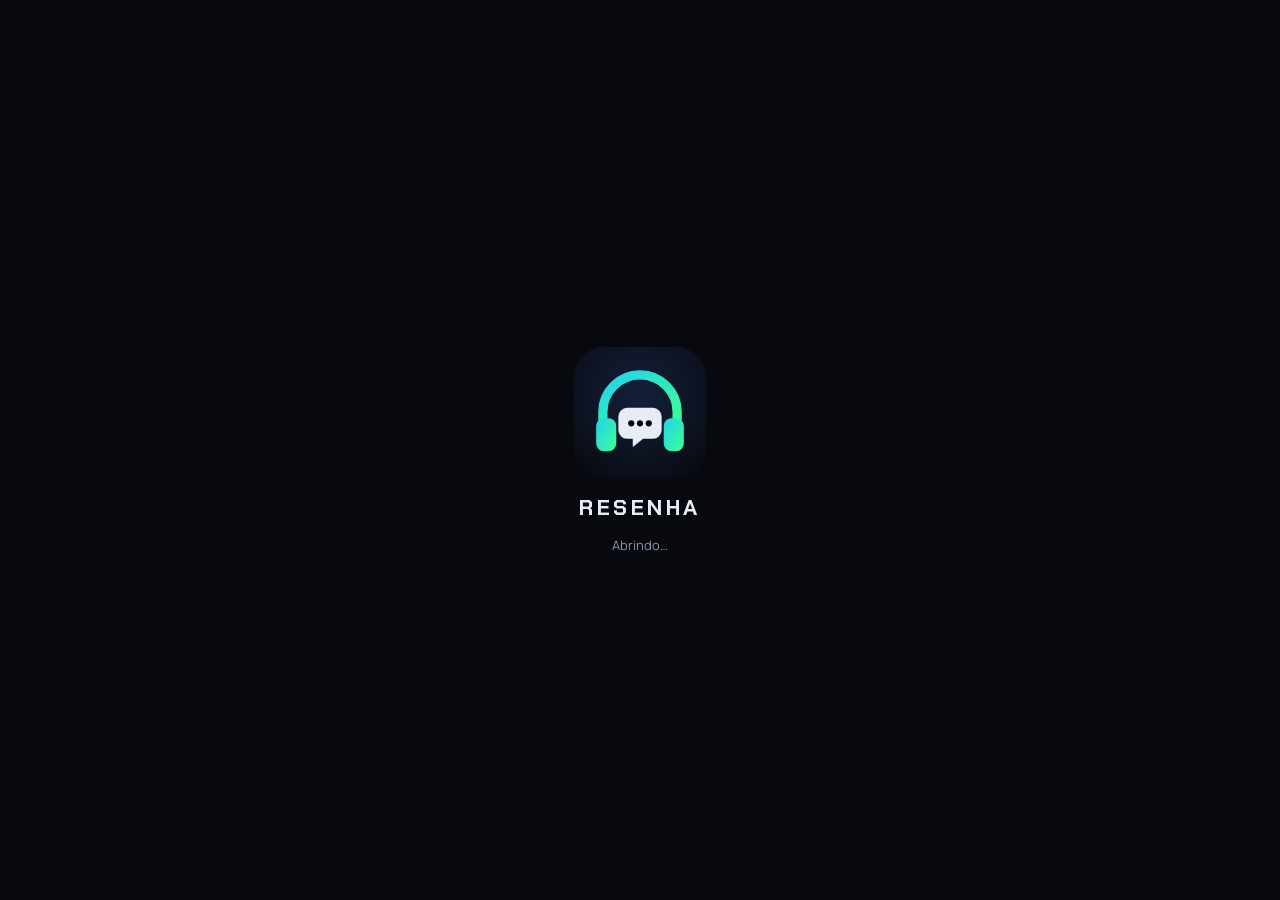
==== index.html @ 9b6ee3c8 "Site do Resenha 2.5.2" ====
<!doctype html>
<html lang="pt-BR">
<head>
<meta charset="utf-8">
<title>Resenha</title>
<link rel="icon" href="icon.png">
<link rel="manifest" href="manifest.webmanifest">
<link rel="apple-touch-icon" href="icones/apple-touch-icon.png">
<meta name="theme-color" content="#07090F">
<meta name="apple-mobile-web-app-title" content="Resenha">
<meta name="apple-mobile-web-app-capable" content="yes">
<meta name="mobile-web-app-capable" content="yes">
<meta name="apple-mobile-web-app-status-bar-style" content="black">
<meta name="viewport" content="width=device-width, initial-scale=1">
<link rel="preconnect" href="https://fonts.googleapis.com">
<link rel="stylesheet" href="https://fonts.googleapis.com/css2?family=Chakra+Petch:wght@500;600;700&family=Manrope:wght@400;500;600;700;800&display=swap">
<link rel="stylesheet" href="styles.css?v=mvvhi62v">
</head>
<body>

<!-- Entrada: login, convite, esqueci a senha e avisos -->
<div id="join" class="join">
  <div class="join-card auth-card">
    <div class="logo big" aria-hidden="true">
      <svg width="60" height="60" viewBox="0 0 512 512" aria-hidden="true"><defs><linearGradient id="lg1" x1="0" y1="0" x2="1" y2="1"><stop offset="0" stop-color="#22D3EE"/><stop offset="1" stop-color="#3DFF8F"/></linearGradient><radialGradient id="lb1" cx="0.5" cy="0.35" r="0.8"><stop offset="0" stop-color="#14203A"/><stop offset="1" stop-color="#07090F"/></radialGradient></defs><rect width="512" height="512" rx="116" fill="url(#lb1)"/><path d="M112 300v-48a144 144 0 0 1 288 0v48" fill="none" stroke="url(#lg1)" stroke-width="40" stroke-linecap="round"/><rect x="86" y="276" width="78" height="128" rx="30" fill="url(#lg1)"/><rect x="348" y="276" width="78" height="128" rx="30" fill="url(#lg1)"/><path d="M206 236h100a34 34 0 0 1 34 34v52a34 34 0 0 1-34 34h-38l-40 32v-32h-22a34 34 0 0 1-34-34v-52a34 34 0 0 1 34-34z" fill="#E8ECF4"/><g fill="#07090F"><circle cx="222" cy="296" r="12"/><circle cx="256" cy="296" r="12"/><circle cx="290" cy="296" r="12"/></g></svg>
    </div>
    <h1>Resenha</h1>

    <section id="v-login" class="auth-view">
      <form id="login-form" class="auth-form">
        <label for="login-usuario" class="field-label">Usuário</label>
        <input id="login-usuario" class="input" maxlength="20" autocomplete="username" autocapitalize="none" spellcheck="false" required>
        <label for="login-senha" class="field-label">Senha</label>
      <div class="pass-wrap">
        <input id="login-senha" class="input" type="password" minlength="8" maxlength="72" autocomplete="current-password" required>
        <button type="button" class="pass-toggle" data-alvo="login-senha" aria-label="Mostrar senha"><svg width="18" height="18" viewBox="0 0 24 24" fill="none" stroke="currentColor" stroke-width="2" stroke-linecap="round" stroke-linejoin="round" aria-hidden="true"><path d="M1 12s4-8 11-8 11 8 11 8-4 8-11 8-11-8-11-8z"/><circle cx="12" cy="12" r="3"/></svg></button>
      </div>
        <div class="row-between wrap">
          <label class="check-row"><input type="checkbox" id="login-manter" checked> Manter conectado</label>
          <button id="login-esqueci" type="button" class="link-btn">Esqueci minha senha</button>
        </div>
        <button id="login-btn" class="btn primary wide" type="submit">Entrar</button>
        <p id="login-erro" class="error" role="alert"></p>
      </form>
      <p class="auth-note">Ainda não tem conta? O Resenha é só para convidados.<br>Peça um convite a quem te chamou.</p>
    </section>

    <section id="v-convite" class="auth-view" hidden>
      <span id="cv-passo" class="tag-pill">Passo 1 de 3</span>
      <h2 id="cv-titulo" class="auth-title">Você foi convidado!</h2>
      <p id="cv-desc" class="muted"></p>
      <form id="cv-dados" class="auth-form">
        <label for="cv-email" class="field-label">E-mail</label>
        <input id="cv-email" class="input" type="email" maxlength="120" autocomplete="email" required>
        <span class="muted small">Para confirmar a conta e recuperar a senha.</span>
        <label for="cv-usuario" class="field-label">Usuário</label>
        <input id="cv-usuario" class="input" maxlength="20" autocomplete="username" autocapitalize="none" spellcheck="false" required>
        <span class="muted small">De 3 a 20 letras minúsculas, números, ponto ou _. É o nome que aparece para todos.</span>
        <button class="btn primary wide" type="submit">Continuar</button>
      </form>
      <form id="cv-codigo" class="auth-form" hidden>
        <label for="cv-token" class="field-label">Código do e-mail</label>
        <input id="cv-token" class="input code-input" inputmode="numeric" autocomplete="one-time-code" maxlength="10" required>
        <span class="muted small">Não chegou? Olhe o spam. O código vale por 1 hora.</span>
        <div class="row-between wrap">
          <button id="cv-reenviar" type="button" class="link-btn">Reenviar código</button>
          <button id="cv-corrigir" type="button" class="link-btn">Corrigir e-mail</button>
        </div>
        <button class="btn primary wide" type="submit">Confirmar</button>
      </form>
      <form id="cv-senha" class="auth-form" hidden>
        <label for="cv-senha1" class="field-label">Senha</label>
      <div class="pass-wrap">
        <input id="cv-senha1" class="input" type="password" minlength="8" maxlength="72" autocomplete="new-password" required>
        <button type="button" class="pass-toggle" data-alvo="cv-senha1" aria-label="Mostrar senha"><svg width="18" height="18" viewBox="0 0 24 24" fill="none" stroke="currentColor" stroke-width="2" stroke-linecap="round" stroke-linejoin="round" aria-hidden="true"><path d="M1 12s4-8 11-8 11 8 11 8-4 8-11 8-11-8-11-8z"/><circle cx="12" cy="12" r="3"/></svg></button>
      </div>
        <label for="cv-senha2" class="field-label">Repetir senha</label>
      <div class="pass-wrap">
        <input id="cv-senha2" class="input" type="password" minlength="8" maxlength="72" autocomplete="new-password" required>
        <button type="button" class="pass-toggle" data-alvo="cv-senha2" aria-label="Mostrar senha"><svg width="18" height="18" viewBox="0 0 24 24" fill="none" stroke="currentColor" stroke-width="2" stroke-linecap="round" stroke-linejoin="round" aria-hidden="true"><path d="M1 12s4-8 11-8 11 8 11 8-4 8-11 8-11-8-11-8z"/><circle cx="12" cy="12" r="3"/></svg></button>
      </div>
        <span class="muted small">Mínimo de 8 caracteres.</span>
        <button class="btn primary wide" type="submit">Criar conta e entrar</button>
      </form>
      <p id="cv-erro" class="error" role="alert"></p>
      <p id="cv-nota" class="auth-note"></p>
      <div id="cv-web" class="auth-web web-only">
        <button id="cv-abrir-app" type="button" class="btn wide">Já tenho o app no PC: abrir no app</button>
        <a href="https://github.com/Alisonfrl/resenha-versoes/releases/latest" target="_blank" rel="noopener" class="link-btn">Baixar o app para Windows</a>
      </div>
    </section>

    <section id="v-esqueci" class="auth-view" hidden>
      <h2 class="auth-title">Esqueci minha senha</h2>
      <form id="esq-usuario-form" class="auth-form">
        <p class="muted">Vamos mandar um código para o e-mail da sua conta.</p>
        <label for="esq-usuario" class="field-label">Usuário</label>
        <input id="esq-usuario" class="input" maxlength="20" autocomplete="username" autocapitalize="none" spellcheck="false" required>
        <button class="btn primary wide" type="submit">Enviar código</button>
      </form>
      <form id="esq-codigo-form" class="auth-form" hidden>
        <p class="muted">Se o usuário existir, o código chegou no e-mail da conta. Olhe o spam também.</p>
        <label for="esq-codigo" class="field-label">Código do e-mail</label>
        <input id="esq-codigo" class="input code-input" inputmode="numeric" autocomplete="one-time-code" maxlength="10" required>
        <label for="esq-senha1" class="field-label">Senha nova</label>
      <div class="pass-wrap">
        <input id="esq-senha1" class="input" type="password" minlength="8" maxlength="72" autocomplete="new-password" required>
        <button type="button" class="pass-toggle" data-alvo="esq-senha1" aria-label="Mostrar senha"><svg width="18" height="18" viewBox="0 0 24 24" fill="none" stroke="currentColor" stroke-width="2" stroke-linecap="round" stroke-linejoin="round" aria-hidden="true"><path d="M1 12s4-8 11-8 11 8 11 8-4 8-11 8-11-8-11-8z"/><circle cx="12" cy="12" r="3"/></svg></button>
      </div>
        <label for="esq-senha2" class="field-label">Repetir senha nova</label>
      <div class="pass-wrap">
        <input id="esq-senha2" class="input" type="password" minlength="8" maxlength="72" autocomplete="new-password" required>
        <button type="button" class="pass-toggle" data-alvo="esq-senha2" aria-label="Mostrar senha"><svg width="18" height="18" viewBox="0 0 24 24" fill="none" stroke="currentColor" stroke-width="2" stroke-linecap="round" stroke-linejoin="round" aria-hidden="true"><path d="M1 12s4-8 11-8 11 8 11 8-4 8-11 8-11-8-11-8z"/><circle cx="12" cy="12" r="3"/></svg></button>
      </div>
        <button class="btn primary wide" type="submit">Trocar senha e entrar</button>
      </form>
      <p id="esq-erro" class="error" role="alert"></p>
      <button id="esq-voltar" type="button" class="link-btn">Voltar para o login</button>
    </section>

    <section id="v-reset" class="auth-view" hidden>
      <h2 class="auth-title">Criar senha nova</h2>
      <p class="muted">Um admin gerou este link para você trocar a senha.</p>
      <form id="reset-form" class="auth-form">
        <label for="reset-senha1" class="field-label">Senha nova</label>
      <div class="pass-wrap">
        <input id="reset-senha1" class="input" type="password" minlength="8" maxlength="72" autocomplete="new-password" required>
        <button type="button" class="pass-toggle" data-alvo="reset-senha1" aria-label="Mostrar senha"><svg width="18" height="18" viewBox="0 0 24 24" fill="none" stroke="currentColor" stroke-width="2" stroke-linecap="round" stroke-linejoin="round" aria-hidden="true"><path d="M1 12s4-8 11-8 11 8 11 8-4 8-11 8-11-8-11-8z"/><circle cx="12" cy="12" r="3"/></svg></button>
      </div>
        <label for="reset-senha2" class="field-label">Repetir senha nova</label>
      <div class="pass-wrap">
        <input id="reset-senha2" class="input" type="password" minlength="8" maxlength="72" autocomplete="new-password" required>
        <button type="button" class="pass-toggle" data-alvo="reset-senha2" aria-label="Mostrar senha"><svg width="18" height="18" viewBox="0 0 24 24" fill="none" stroke="currentColor" stroke-width="2" stroke-linecap="round" stroke-linejoin="round" aria-hidden="true"><path d="M1 12s4-8 11-8 11 8 11 8-4 8-11 8-11-8-11-8z"/><circle cx="12" cy="12" r="3"/></svg></button>
      </div>
        <button class="btn primary wide" type="submit">Salvar e entrar</button>
      </form>
      <p id="reset-erro" class="error" role="alert"></p>
    </section>

    <section id="v-aviso" class="auth-view aviso-view" hidden>
      <span id="aviso-icone" class="aviso-icone" aria-hidden="true"></span>
      <h2 id="aviso-titulo" class="auth-title"></h2>
      <p id="aviso-texto" class="muted"></p>
      <button id="aviso-btn" type="button" class="btn primary wide">Entrar</button>
    </section>
  </div>
</div>

<!-- Atualização pronta (programa do Windows) -->
<div id="abertura" class="abertura" role="status" aria-live="polite" hidden>
  <div class="abertura-card">
    <svg class="ab-logo" width="132" height="132" viewBox="0 0 512 512" aria-hidden="true">
      <defs><linearGradient id="ab-g" x1="0" y1="0" x2="1" y2="1"><stop offset="0" stop-color="#22D3EE"/><stop offset="1" stop-color="#3DFF8F"/></linearGradient><radialGradient id="ab-bg" cx="0.5" cy="0.35" r="0.8"><stop offset="0" stop-color="#14203A"/><stop offset="1" stop-color="#07090F"/></radialGradient></defs>
      <rect class="ab-fundo" width="512" height="512" rx="116" fill="url(#ab-bg)"/>
      <path class="ab-arco" pathLength="1" d="M112 300v-48a144 144 0 0 1 288 0v48" fill="none" stroke="url(#ab-g)" stroke-width="36" stroke-linecap="round"/>
      <rect class="ab-concha ab-esq" x="86" y="276" width="78" height="128" rx="30" fill="url(#ab-g)"/>
      <rect class="ab-concha ab-dir" x="348" y="276" width="78" height="128" rx="30" fill="url(#ab-g)"/>
      <g class="ab-balao"><path d="M206 236h100a34 34 0 0 1 34 34v52a34 34 0 0 1-34 34h-38l-40 32v-32h-22a34 34 0 0 1-34-34v-52a34 34 0 0 1 34-34z" fill="#E8ECF4"/>
      <circle class="ab-ponto" cx="222" cy="296" r="12" fill="#07090F"/><circle class="ab-ponto" cx="256" cy="296" r="12" fill="#07090F"/><circle class="ab-ponto" cx="290" cy="296" r="12" fill="#07090F"/></g>
    </svg>
    <strong class="ab-nome">Resenha</strong>
    <span id="abertura-texto" class="muted small ab-texto">Procurando atualização…</span>
  </div>
</div>
<div id="update-bar" class="update-bar" role="status" hidden>
  <span>Nova versão do Resenha <strong id="update-version"></strong> pronta.</span>
  <button id="update-now" class="btn small-btn primary" type="button">Reiniciar agora</button>
  <button id="update-later" class="link-btn" type="button">Depois</button>
</div>

<!-- Saguão: a "casa" do Resenha (quem está online, call do grupo, chat geral e privado) -->
<div id="lobby" class="saguao" hidden>
  <aside class="sg-lista" id="sg-lista">
    <div class="sg-marca"><svg width="32" height="32" viewBox="0 0 512 512" aria-hidden="true"><defs><linearGradient id="lg2" x1="0" y1="0" x2="1" y2="1"><stop offset="0" stop-color="#22D3EE"/><stop offset="1" stop-color="#3DFF8F"/></linearGradient><radialGradient id="lb2" cx="0.5" cy="0.35" r="0.8"><stop offset="0" stop-color="#14203A"/><stop offset="1" stop-color="#07090F"/></radialGradient></defs><rect width="512" height="512" rx="116" fill="url(#lb2)"/><path d="M112 300v-48a144 144 0 0 1 288 0v48" fill="none" stroke="url(#lg2)" stroke-width="40" stroke-linecap="round"/><rect x="86" y="276" width="78" height="128" rx="30" fill="url(#lg2)"/><rect x="348" y="276" width="78" height="128" rx="30" fill="url(#lg2)"/><path d="M206 236h100a34 34 0 0 1 34 34v52a34 34 0 0 1-34 34h-38l-40 32v-32h-22a34 34 0 0 1-34-34v-52a34 34 0 0 1 34-34z" fill="#E8ECF4"/><g fill="#07090F"><circle cx="222" cy="296" r="12"/><circle cx="256" cy="296" r="12"/><circle cx="290" cy="296" r="12"/></g></svg><b>Resenha</b><button id="sg-recolher" class="icon-btn sg-recolher" type="button" title="Recolher a barra" aria-label="Recolher a barra do grupo"><svg width="18" height="18" viewBox="0 0 24 24" fill="none" stroke="currentColor" stroke-width="2.2" stroke-linecap="round" stroke-linejoin="round" aria-hidden="true"><path d="M15 18l-6-6 6-6"/><path d="M4 4v16"/></svg></button></div>
    <section id="sg-call" class="sg-call" aria-label="Call do grupo">
      <div class="sg-call-topo"><span id="sg-call-titulo">Call do grupo</span><span id="sg-call-desde" class="muted small"></span></div>
      <div id="sg-call-av" class="sg-call-av"></div>
      <button id="lobby-join" class="btn sg-entrar" type="button">Entrar na call</button>
    </section>
    <div class="sg-estado"><span id="lobby-state" class="muted small" role="status"></span><button id="lobby-refresh" class="link-btn" hidden>Tentar de novo</button>
      <button id="sg-convidar" class="sg-convidar" type="button" hidden title="Gerar um convite para um amigo entrar no grupo"><svg width="16" height="16" viewBox="0 0 24 24" fill="none" stroke="currentColor" stroke-width="2.2" stroke-linecap="round" stroke-linejoin="round" aria-hidden="true"><path d="M16 21v-2a4 4 0 0 0-4-4H6a4 4 0 0 0-4 4v2"/><circle cx="9" cy="7" r="4"/><path d="M19 8v6M22 11h-6"/></svg>Convidar</button></div>
    <div class="sg-pessoas" id="sg-pessoas">
      <div class="sg-sec">Online — <span id="sg-n-on">0</span></div>
      <div id="sg-online" class="sg-grupo"></div>
      <div class="sg-sec">Offline — <span id="sg-n-off">0</span></div>
      <div id="sg-offline" class="sg-grupo"></div>
    </div>
    <div class="sg-eu">
      <button id="sg-eu-btn" class="sg-eu-btn" type="button" aria-haspopup="menu" aria-label="Seu status">
        <span id="sg-eu-av" class="msg-avatar sg-av"></span>
        <span class="sg-who"><strong id="lobby-name"></strong><span id="sg-eu-status" class="small"></span></span>
      </button>
      <span class="sg-icones">
        <button id="lobby-membros" class="icon-btn" type="button" aria-label="Membros" title="Membros" hidden>
          <svg width="18" height="18" viewBox="0 0 24 24" fill="none" stroke="currentColor" stroke-width="2" stroke-linecap="round" stroke-linejoin="round" aria-hidden="true"><path d="M17 21v-2a4 4 0 0 0-4-4H5a4 4 0 0 0-4 4v2"/><circle cx="9" cy="7" r="4"/><path d="M23 21v-2a4 4 0 0 0-3-3.87M16 3.13a4 4 0 0 1 0 7.75"/></svg>
        </button>
        <button id="lobby-conta" class="icon-btn" type="button" aria-label="Minha conta" title="Minha conta">
          <svg width="18" height="18" viewBox="0 0 24 24" fill="none" stroke="currentColor" stroke-width="2" stroke-linecap="round" stroke-linejoin="round" aria-hidden="true"><circle cx="12" cy="8" r="4"/><path d="M4 21a8 8 0 0 1 16 0"/></svg>
        </button>
        <button id="sg-config" class="icon-btn" type="button" aria-label="Configurações" title="Configurações">
          <svg width="18" height="18" viewBox="0 0 24 24" fill="none" stroke="currentColor" stroke-width="2" stroke-linecap="round" stroke-linejoin="round" aria-hidden="true"><circle cx="12" cy="12" r="3"/><path d="M19.4 15a1.65 1.65 0 0 0 .33 1.82l.06.06a2 2 0 1 1-2.83 2.83l-.06-.06a1.65 1.65 0 0 0-1.82-.33 1.65 1.65 0 0 0-1 1.51V21a2 2 0 1 1-4 0v-.09A1.65 1.65 0 0 0 9 19.4a1.65 1.65 0 0 0-1.82.33l-.06.06a2 2 0 1 1-2.83-2.83l.06-.06A1.65 1.65 0 0 0 4.68 15a1.65 1.65 0 0 0-1.51-1H3a2 2 0 1 1 0-4h.09A1.65 1.65 0 0 0 4.6 9a1.65 1.65 0 0 0-.33-1.82l-.06-.06a2 2 0 1 1 2.83-2.83l.06.06A1.65 1.65 0 0 0 9 4.68a1.65 1.65 0 0 0 1-1.51V3a2 2 0 1 1 4 0v.09a1.65 1.65 0 0 0 1 1.51 1.65 1.65 0 0 0 1.82-.33l.06-.06a2 2 0 1 1 2.83 2.83l-.06.06A1.65 1.65 0 0 0 19.4 9a1.65 1.65 0 0 0 1.51 1H21a2 2 0 1 1 0 4h-.09a1.65 1.65 0 0 0-1.51 1z"/></svg>
        </button>
        <button id="sg-sair" class="icon-btn sg-sair" type="button" aria-label="Sair da conta" title="Sair da conta">
          <svg width="18" height="18" viewBox="0 0 24 24" fill="none" stroke="currentColor" stroke-width="2" stroke-linecap="round" stroke-linejoin="round" aria-hidden="true"><path d="M9 21H5a2 2 0 0 1-2-2V5a2 2 0 0 1 2-2h4"/><path d="M16 17l5-5-5-5"/><path d="M21 12H9"/></svg>
        </button>
      </span>
    </div>
  </aside>
  <main id="sg-centro" class="sg-centro" aria-label="Chat"></main>
  <aside id="sg-perfil" class="sg-perfil" aria-label="Perfil"></aside>
  <nav class="sg-abas" aria-label="Seções do saguão">
    <button id="sg-aba-grupo" class="tab active" type="button">Grupo</button>
    <button id="sg-aba-chat" class="tab" type="button">Chat <span id="sg-chat-dot" class="unread-dot" hidden></span></button>
  </nav>
</div>

<!-- Menu de status (saguão e call) -->
<div id="status-menu" class="status-menu" role="menu" hidden>
  <button type="button" class="st-op" data-p="disponivel" role="menuitemradio"><i class="st-bola disponivel"></i><span><strong>Disponível</strong></span></button>
  <button type="button" class="st-op" data-p="ausente" role="menuitemradio"><i class="st-bola ausente"></i><span><strong>Ausente</strong><small>Fica sozinho depois de 15 min parado</small></span></button>
  <button type="button" class="st-op" data-p="np" role="menuitemradio"><i class="st-bola np"></i><span><strong>Não perturbe</strong><small>Sem sons nem avisos</small></span></button>
  <div class="st-sep"></div>
  <label for="st-frase" class="st-label">Frase de status</label>
  <input id="st-frase" class="input" maxlength="60" placeholder="Ex.: Volto às 20h" autocomplete="off">
  <label class="toggle-row st-jogo desktop-only"><span>Mostrar o jogo que estou jogando</span><input type="checkbox" id="st-mostrar-jogo"></label>
  <div class="st-sep st-sair-sep"></div>
  <button type="button" id="st-sair" class="st-op st-sair" role="menuitem"><svg width="16" height="16" viewBox="0 0 24 24" fill="none" stroke="currentColor" stroke-width="2" stroke-linecap="round" stroke-linejoin="round" aria-hidden="true"><path d="M9 21H5a2 2 0 0 1-2-2V5a2 2 0 0 1 2-2h4"/><path d="M16 17l5-5-5-5"/><path d="M21 12H9"/></svg><span><strong>Sair da conta</strong></span></button>
</div>

<!-- Sala -->
<div id="app" class="app" hidden>
  <header class="topbar">
    <button id="sg-expandir" class="icon-btn sg-expandir" type="button" title="Mostrar a barra do grupo" aria-label="Mostrar a barra do grupo"><svg width="18" height="18" viewBox="0 0 24 24" fill="none" stroke="currentColor" stroke-width="2.2" stroke-linecap="round" stroke-linejoin="round" aria-hidden="true"><path d="M9 18l6-6-6-6"/><path d="M20 4v16"/></svg></button>
    <div class="brand">
      <div class="logo" aria-hidden="true">
        <svg width="40" height="40" viewBox="0 0 512 512" aria-hidden="true"><defs><linearGradient id="lg3" x1="0" y1="0" x2="1" y2="1"><stop offset="0" stop-color="#22D3EE"/><stop offset="1" stop-color="#3DFF8F"/></linearGradient><radialGradient id="lb3" cx="0.5" cy="0.35" r="0.8"><stop offset="0" stop-color="#14203A"/><stop offset="1" stop-color="#07090F"/></radialGradient></defs><rect width="512" height="512" rx="116" fill="url(#lb3)"/><path d="M112 300v-48a144 144 0 0 1 288 0v48" fill="none" stroke="url(#lg3)" stroke-width="40" stroke-linecap="round"/><rect x="86" y="276" width="78" height="128" rx="30" fill="url(#lg3)"/><rect x="348" y="276" width="78" height="128" rx="30" fill="url(#lg3)"/><path d="M206 236h100a34 34 0 0 1 34 34v52a34 34 0 0 1-34 34h-38l-40 32v-32h-22a34 34 0 0 1-34-34v-52a34 34 0 0 1 34-34z" fill="#E8ECF4"/><g fill="#07090F"><circle cx="222" cy="296" r="12"/><circle cx="256" cy="296" r="12"/><circle cx="290" cy="296" r="12"/></g></svg>
      </div>
      <div class="brand-text">
        <span class="brand-name">Resenha</span>
        <span class="muted small">Sala dos amigos</span>
      </div>
    </div>
    <div class="top-right">
      <span id="private-bar" class="pill private-pill" hidden>Call privada <strong id="private-with"></strong></span>
      <button id="status-btn" class="pill neutral status-btn" type="button" aria-haspopup="menu" aria-label="Seu status"><i id="status-btn-bola" class="st-bola disponivel"></i><span id="status-btn-txt">Disponível</span></button>
      <span class="pill neutral" title="Tempo de resposta da conexão"><span id="ping-dot" class="dot gray"></span><span id="ping">Ping —</span></span>
      <span id="watchers" class="pill neutral" hidden></span>
      <span class="pill"><span class="dot"></span><span id="count">1 na call</span></span>
      <button id="usage-btn" class="icon-btn" aria-label="Consumo do mês">
        <svg width="20" height="20" viewBox="0 0 24 24" fill="none" stroke="currentColor" stroke-width="2" stroke-linecap="round" stroke-linejoin="round" aria-hidden="true"><path d="M3 3v18h18"/><path d="M7 15v3M12 10v8M17 6v12"/></svg>
      </button>
      <button id="conta-btn" class="icon-btn" aria-label="Minha conta">
        <svg width="20" height="20" viewBox="0 0 24 24" fill="none" stroke="currentColor" stroke-width="2" stroke-linecap="round" stroke-linejoin="round" aria-hidden="true"><circle cx="12" cy="8" r="4"/><path d="M4 21a8 8 0 0 1 16 0"/></svg>
      </button>
      <button id="settings-btn" class="icon-btn" aria-label="Configurações">
        <svg width="20" height="20" viewBox="0 0 24 24" fill="none" stroke="currentColor" stroke-width="2" stroke-linecap="round" stroke-linejoin="round" aria-hidden="true"><circle cx="12" cy="12" r="3"/><path d="M19.4 15a1.65 1.65 0 0 0 .33 1.82l.06.06a2 2 0 1 1-2.83 2.83l-.06-.06a1.65 1.65 0 0 0-1.82-.33 1.65 1.65 0 0 0-1 1.51V21a2 2 0 1 1-4 0v-.09A1.65 1.65 0 0 0 9 19.4a1.65 1.65 0 0 0-1.82.33l-.06.06a2 2 0 1 1-2.83-2.83l.06-.06A1.65 1.65 0 0 0 4.68 15a1.65 1.65 0 0 0-1.51-1H3a2 2 0 1 1 0-4h.09A1.65 1.65 0 0 0 4.6 9a1.65 1.65 0 0 0-.33-1.82l-.06-.06a2 2 0 1 1 2.83-2.83l.06.06A1.65 1.65 0 0 0 9 4.68a1.65 1.65 0 0 0 1-1.51V3a2 2 0 1 1 4 0v.09a1.65 1.65 0 0 0 1 1.51 1.65 1.65 0 0 0 1.82-.33l.06-.06a2 2 0 1 1 2.83 2.83l-.06.06A1.65 1.65 0 0 0 19.4 9a1.65 1.65 0 0 0 1.51 1H21a2 2 0 1 1 0 4h-.09a1.65 1.65 0 0 0-1.51 1z"/></svg>
      </button>
    </div>
  </header>

  <main class="main">
    <section class="stage" aria-label="Chamada">
      <div id="share" class="shares" hidden></div>
      <div id="tiles" class="tiles"></div>
    </section>

    <aside id="chat-panel" class="chat" aria-label="Canal de texto">
      <div class="chat-head">
        <div id="chat-tabs" class="chat-tabs" role="tablist" aria-label="Conversas">
          <button id="tab-geral" class="chat-tab active" type="button" role="tab" aria-selected="true"><svg width="18" height="18" viewBox="0 0 24 24" fill="none" stroke="#5B6B80" stroke-width="2" stroke-linecap="round" stroke-linejoin="round" aria-hidden="true"><path d="M4 9h16M4 15h16M10 3L8 21M16 3l-2 18"/></svg><span>geral</span></button>
        </div>
      </div>
      <div id="messages" class="messages" aria-live="polite"></div>
      <form id="chat-form" class="chat-form">
        <label for="chat-image" class="attach-btn" title="Enviar foto ou arquivo (até 10 MB)" aria-label="Enviar foto ou arquivo">
          <svg width="20" height="20" viewBox="0 0 24 24" fill="none" stroke="currentColor" stroke-width="2" stroke-linecap="round" stroke-linejoin="round" aria-hidden="true"><rect x="3" y="3" width="18" height="18" rx="2"/><circle cx="8.5" cy="8.5" r="1.5"/><path d="M21 15l-5-5L5 21"/></svg>
        </label>
        <input id="chat-image" type="file" multiple class="sr">
        <label for="chat-input" class="sr">Mensagem</label>
        <input id="chat-input" class="input" placeholder="Mensagem em #geral" title="Dica: @nome avisa a pessoa, @todos avisa todo mundo. Ctrl+V cola um print" maxlength="1000" autocomplete="off">
        <button class="send-btn" type="submit" aria-label="Enviar">
          <svg width="18" height="18" viewBox="0 0 24 24" fill="none" stroke="#fff" stroke-width="2" stroke-linecap="round" stroke-linejoin="round" aria-hidden="true"><path d="M22 2L11 13M22 2l-7 20-4-9-9-4z"/></svg>
        </button>
      </form>
    </aside>
  </main>

  <nav class="mobile-tabs" aria-label="Seções">
    <button id="tab-call" class="tab active" type="button">Call</button>
    <button id="tab-chat" class="tab" type="button">Chat <span id="chat-dot" class="unread-dot" hidden></span></button>
  </nav>
  <footer class="controls">
    <div class="control-bar">
      <button id="mic-btn" class="ctrl on" aria-pressed="true" title="Ligar ou desligar o microfone">
        <svg width="20" height="20" viewBox="0 0 24 24" fill="none" stroke="currentColor" stroke-width="2" stroke-linecap="round" stroke-linejoin="round" aria-hidden="true"><path d="M12 1a3 3 0 0 0-3 3v8a3 3 0 0 0 6 0V4a3 3 0 0 0-3-3z"/><path d="M19 10v2a7 7 0 0 1-14 0v-2M12 19v4"/></svg>
        <span>Microfone</span>
      </button>
      <button id="deaf-btn" class="ctrl" aria-pressed="false" aria-label="Ensurdecer (não ouvir ninguém)" title="Ensurdecer: para de ouvir a call e desliga seu microfone">
        <svg width="20" height="20" viewBox="0 0 24 24" fill="none" stroke="currentColor" stroke-width="2" stroke-linecap="round" stroke-linejoin="round" aria-hidden="true"><path d="M3 18v-6a9 9 0 0 1 18 0v6"/><path d="M21 19a2 2 0 0 1-2 2h-1v-6h3zM3 19a2 2 0 0 0 2 2h1v-6H3z"/></svg>
        <span>Áudio</span>
      </button>
      <span class="divider" aria-hidden="true"></span>
      <button id="cam-btn" class="ctrl" aria-pressed="false" title="Ligar ou desligar a câmera">
        <svg width="20" height="20" viewBox="0 0 24 24" fill="none" stroke="currentColor" stroke-width="2" stroke-linecap="round" stroke-linejoin="round" aria-hidden="true"><path d="M23 7l-7 5 7 5V7z"/><rect x="1" y="5" width="15" height="14" rx="2"/></svg>
        <span>Câmera</span>
      </button>
      <button id="flip-btn" class="ctrl" aria-label="Trocar câmera (frontal / traseira)" hidden>
        <svg width="20" height="20" viewBox="0 0 24 24" fill="none" stroke="currentColor" stroke-width="2" stroke-linecap="round" stroke-linejoin="round" aria-hidden="true"><path d="M20 7h-3l-2-3H9L7 7H4a2 2 0 0 0-2 2v9a2 2 0 0 0 2 2h16a2 2 0 0 0 2-2V9a2 2 0 0 0-2-2z"/><path d="M15.5 13.5a3.5 3.5 0 0 1-6.3 1.7M8.5 12.5a3.5 3.5 0 0 1 6.3-1.7"/><path d="M15 9.5v1.5h-1.5M9 16.5V15h1.5"/></svg>
        <span>Virar</span>
      </button>
      <button id="screen-btn" class="ctrl" aria-pressed="false" title="Compartilhar uma tela ou janela">
        <svg width="20" height="20" viewBox="0 0 24 24" fill="none" stroke="currentColor" stroke-width="2" stroke-linecap="round" stroke-linejoin="round" aria-hidden="true"><rect x="2" y="3" width="20" height="14" rx="2"/><path d="M8 21h8M12 17v4M9 10l3-3 3 3M12 7v6"/></svg>
        <span>Tela</span>
      </button>
      <span class="divider" aria-hidden="true"></span>
      <button id="noise-btn" class="ctrl on" aria-pressed="true" title="Redução de ruído do microfone">
        <svg width="20" height="20" viewBox="0 0 24 24" fill="none" stroke="currentColor" stroke-width="2" stroke-linecap="round" stroke-linejoin="round" aria-hidden="true"><path d="M2 12h3l3-7 4 14 3-9 2 2h5"/></svg>
        <span>Ruído</span>
      </button>
      <button id="sounds-btn" class="ctrl" aria-label="Sons" title="Sons de meme para a call">
        <svg width="20" height="20" viewBox="0 0 24 24" fill="none" stroke="currentColor" stroke-width="2" stroke-linecap="round" stroke-linejoin="round" aria-hidden="true"><path d="M9 18V5l12-2v13"/><circle cx="6" cy="18" r="3"/><circle cx="18" cy="16" r="3"/></svg>
        <span>Sons</span>
      </button>
      <span class="divider"></span>
      <button id="leave-btn" class="ctrl danger" title="Sair da call">
        <svg width="20" height="20" viewBox="0 0 24 24" fill="none" stroke="currentColor" stroke-width="2" stroke-linecap="round" stroke-linejoin="round" aria-hidden="true"><path d="M10.68 13.31a16 16 0 0 0 3.41 2.6l1.27-1.27a2 2 0 0 1 2.11-.45c.91.34 1.85.57 2.81.7A2 2 0 0 1 22 16.92v3a2 2 0 0 1-2.18 2 19.79 19.79 0 0 1-8.63-3.07 19.42 19.42 0 0 1-3.33-2.67m-2.67-3.34a19.79 19.79 0 0 1-3.07-8.63A2 2 0 0 1 4.11 2h3a2 2 0 0 1 2 1.72c.13.96.36 1.9.7 2.81a2 2 0 0 1-.45 2.11L8.09 9.91"/><path d="M23 1L1 23"/></svg>
        <span>Sair</span>
      </button>
    </div>
    <span id="ptt-hint" class="muted small" hidden></span>
  </footer>
  <button id="audio-unlock" class="audio-unlock" type="button" hidden>
    <svg width="20" height="20" viewBox="0 0 24 24" fill="none" stroke="currentColor" stroke-width="2" stroke-linecap="round" stroke-linejoin="round" aria-hidden="true"><polygon points="11 5 6 9 2 9 2 15 6 15 11 19 11 5"/><path d="M23 9l-6 6M17 9l6 6"/></svg>
    O som foi pausado. Toque aqui para voltar a ouvir.
  </button>
  <div id="audio-sink" hidden></div>
</div>

<!-- Escolher tela -->
<div id="picker" class="modal" hidden>
  <div class="modal-card wide-card" role="dialog" aria-modal="true" aria-labelledby="picker-title">
    <h2 id="picker-title">O que você quer compartilhar?</h2>
    <div id="sources" class="sources"></div>
    <label class="check-row">
      <input type="checkbox" id="share-audio">
      <span>
        <strong>Incluir o som do computador</strong>
        <span class="muted small" id="share-audio-dica">Funciona compartilhando a tela inteira. O som do Resenha (vozes, sons e avisos) não vai junto.</span>
      </span>
    </label>
    <div class="modal-actions">
      <button id="picker-cancel" class="btn">Cancelar</button>
      <button id="picker-ok" class="btn primary" disabled>Compartilhar</button>
    </div>
  </div>
</div>

<!-- Sons -->
<div id="sounds" class="modal" hidden>
  <div class="modal-card" role="dialog" aria-modal="true" aria-labelledby="sounds-title">
    <div class="row-between">
      <h2 id="sounds-title">Sons</h2>
      <button id="sounds-stop" class="btn">Parar sons</button>
    </div>
    <p class="muted">Clique para tocar para todo mundo na call.</p>
    <div id="sound-grid" class="sound-grid"></div>
    <button id="sounds-restore" class="link-btn" hidden>Restaurar os sons padrão</button>
    <section class="card">
      <div class="row-between wrap">
        <span class="stack">
          <strong>Adicionar som</strong>
          <span class="muted small">MP3, WAV ou OGG de até 10 segundos e 1 MB. Dá para escolher vários de uma vez.</span>
        </span>
        <label for="sound-file" class="btn small-btn">Escolher arquivo</label>
        <input id="sound-file" type="file" accept="audio/*" class="sr" multiple>
      </div>
      <div class="sep"></div>
      <label for="sound-volume" class="field-label">Volume dos sons para você</label>
      <input id="sound-volume" type="range" min="0" max="100">
      <label class="toggle-row">
        <span class="stack"><strong>Ouvir sons dos amigos</strong><span class="muted small">Desligue se alguém exagerar.</span></span>
        <input type="checkbox" id="sound-enabled">
      </label>
    </section>
    <div class="modal-actions">
      <button id="sounds-close" class="btn primary">Fechar</button>
    </div>
  </div>
</div>

<!-- Imagem ampliada -->
<div id="viewer" class="viewer" hidden>
  <img id="viewer-img" alt="Imagem enviada no chat">
  <button id="viewer-close" class="icon-btn viewer-close" aria-label="Fechar imagem">
    <svg width="20" height="20" viewBox="0 0 24 24" fill="none" stroke="currentColor" stroke-width="2" stroke-linecap="round" stroke-linejoin="round" aria-hidden="true"><path d="M18 6L6 18M6 6l12 12"/></svg>
  </button>
</div>

<!-- Consumo -->
<div id="usage" class="modal" hidden>
  <div class="modal-card" role="dialog" aria-modal="true" aria-labelledby="usage-title">
    <h2 id="usage-title">Consumo do mês</h2>
    <p class="muted">Estimativa do grupo no plano grátis do LiveKit. Zera no dia 1º.</p>

    <section class="card">
      <div class="row-between">
        <strong>Minutos</strong>
        <span id="usage-min-text" class="small"></span>
      </div>
      <div class="bar"><div id="usage-min-bar" class="bar-fill"></div></div>
      <span class="muted small">Cada pessoa conectada conta separado. Limite: 5.000 por mês.</span>
    </section>

    <section class="card">
      <div class="row-between">
        <strong>Dados de vídeo e áudio</strong>
        <span id="usage-gb-text" class="small"></span>
      </div>
      <div class="bar"><div id="usage-gb-bar" class="bar-fill"></div></div>
      <span class="muted small">A tela compartilhada é o que mais gasta. Limite: 50 GB por mês.</span>
    </section>

    <section class="card">
      <strong>Por pessoa</strong>
      <div id="usage-list" class="usage-list"></div>
      <span class="muted small">Só entra aqui quem esteve numa call com você neste mês ou com alguém que esteve.</span>
    </section>

    <div class="modal-actions">
      <button id="usage-dashboard" class="btn">Ver no painel do LiveKit</button>
      <button id="usage-close" class="btn primary">Fechar</button>
    </div>
  </div>
</div>

<!-- Configurações -->
<div id="settings" class="modal" hidden>
  <div class="modal-card" role="dialog" aria-modal="true" aria-labelledby="settings-title">
    <h2 id="settings-title">Configurações</h2>
    <div class="tabs" role="tablist" aria-label="Seções das configurações">
      <button type="button" class="tab-btn active" role="tab" data-tab="voz" aria-selected="true">Voz</button>
      <button type="button" class="tab-btn" role="tab" data-tab="video" aria-selected="false">Vídeo</button>
      <button type="button" class="tab-btn" role="tab" data-tab="atalhos" aria-selected="false">Atalhos</button>
      <button type="button" class="tab-btn" role="tab" data-tab="aparencia" aria-selected="false">Aparência</button>
      <button type="button" class="tab-btn desktop-only" role="tab" data-tab="geral" aria-selected="false">Geral</button>
      <button type="button" class="tab-btn desktop-only" role="tab" data-tab="celular" aria-selected="false">Celular</button>
    </div>

    <section data-tab="aparencia" class="card" hidden>
      <span class="field-label" id="tema-rotulo">Tema</span>
      <div class="temas" role="radiogroup" aria-labelledby="tema-rotulo">
        <button type="button" class="tema-op" role="radio" data-tema="escuro" aria-checked="true"><span class="tema-amostra escuro"><i></i><b></b></span>Escuro</button>
        <button type="button" class="tema-op" role="radio" data-tema="claro" aria-checked="false"><span class="tema-amostra claro"><i></i><b></b></span>Claro</button>
        <button type="button" class="tema-op" role="radio" data-tema="auto" aria-checked="false"><span class="tema-amostra auto"><i></i><b></b></span>Automático</button>
      </div>
      <span class="muted small">Automático segue o tema do seu aparelho (Windows ou celular).</span>
    </section>

    <section data-tab="aparencia" class="card" hidden>
      <span class="field-label" id="pacotes-rotulo">Sons de aviso</span>
      <div class="pacotes" id="pacotes-sons" role="radiogroup" aria-labelledby="pacotes-rotulo"></div>
      <span class="muted small">Entrar e sair da call, mensagens, menções e quem ficou online. Vale só para este aparelho.</span>
    </section>

    <section data-tab="voz" class="card">
      <label for="mic-select" class="field-label">Microfone</label>
      <select id="mic-select" class="input"></select>
      <label for="out-select" class="field-label">Saída de áudio</label>
      <select id="out-select" class="input"></select>
    </section>

    <section data-tab="voz" class="card">
      <span class="field-label">Modo de transmissão</span>
      <div class="modes">
        <label class="mode">
          <input type="radio" name="mode" value="voice">
          <span><strong>Ativação por voz</strong><span class="muted small">Transmite sozinho quando você fala.</span></span>
        </label>
        <label class="mode">
          <input type="radio" name="mode" value="ptt">
          <span><strong>Push-to-talk</strong><span class="muted small">Só transmite segurando uma tecla.</span></span>
        </label>
      </div>

      <div id="sens-block" class="sens">
        <div class="row-between">
          <label for="sens" class="field-label">Sensibilidade</label>
          <span class="muted small">Fale algo para testar</span>
        </div>
        <div class="meter-wrap">
          <div class="meter"><div id="meter-fill" class="meter-fill"></div></div>
          <div id="meter-line" class="meter-line" aria-hidden="true"></div>
          <input id="sens" class="meter-range" type="range" min="0" max="100" step="1" aria-label="Limite da voz: arraste a linha">
        </div>
        <span id="sens-ajuda" class="muted small">Arraste a linha: só sai o que passar dela. A barra fica verde quando sua voz está saindo.</span>
        <label class="toggle-row">
          <span class="stack"><strong>Sensibilidade automática</strong><span class="muted small">Aprende o barulho de fundo e só transmite quando você fala acima dele.</span></span>
          <input type="checkbox" id="autosens-toggle">
        </label>
      </div>

      <div id="ptt-block" class="row-between wrap">
        <span class="stack">
          <strong>Tecla do push-to-talk</strong>
          <span id="ptt-note" class="muted small">Funciona mesmo com o jogo aberto.</span>
        </span>
        <span class="row">
          <kbd id="ptt-key">V</kbd>
          <button id="ptt-change" class="btn">Alterar</button>
        </span>
      </div>
    </section>

    <section data-tab="video" class="card" id="cambg-block">
      <span class="field-label">Fundo da câmera</span>
      <span class="muted small">Só você escolhe o seu. Os amigos veem o fundo trocado.</span>
      <div id="cambg-list" class="cambg-list"></div>
    </section>

    <section data-tab="video" class="card">
      <span class="field-label">Qualidade da tela compartilhada</span>
      <span class="muted small">Se alguém reclamar de travadas, use uma qualidade menor.</span>
      <div class="modes three">
        <label class="mode">
          <input type="radio" name="quality" value="low">
          <span><strong>Econômica</strong><span class="muted small">720p, 30 fps. Para internet fraca.</span></span>
        </label>
        <label class="mode">
          <input type="radio" name="quality" value="high">
          <span><strong>Alta</strong><span class="muted small">1080p, 30 fps. Recomendada.</span></span>
        </label>
        <label class="mode">
          <input type="radio" name="quality" value="max">
          <span><strong>Máxima</strong><span class="muted small">1080p, 60 fps. Para jogos rápidos e internet boa.</span></span>
        </label>
      </div>
      <div class="sep"></div>
      <span class="field-label">Qualidade da câmera</span>
      <div class="modes four">
        <label class="mode"><input type="radio" name="camquality" value="low"><span><strong>Baixa</strong><span class="muted small">360p. Economiza internet.</span></span></label>
        <label class="mode"><input type="radio" name="camquality" value="mid"><span><strong>Média</strong><span class="muted small">540p.</span></span></label>
        <label class="mode"><input type="radio" name="camquality" value="high"><span><strong>Alta</strong><span class="muted small">720p. Recomendada.</span></span></label>
        <label class="mode"><input type="radio" name="camquality" value="full"><span><strong>Full HD</strong><span class="muted small">1080p. Câmera boa e internet boa.</span></span></label>
      </div>
    </section>

    <section data-tab="voz" class="card">
      <label class="toggle-row">
        <span class="stack"><strong>Redução de ruído</strong><span class="muted small">Corta teclado, ventilador e barulho de fundo.</span></span>
        <input type="checkbox" id="noise-toggle">
      </label>
      <div class="modes three">
        <label class="mode"><input type="radio" name="noiselevel" value="light"><span><strong>Leve</strong><span class="muted small">RNNoise. Voz bem natural, para ambiente silencioso.</span></span></label>
        <label class="mode"><input type="radio" name="noiselevel" value="normal"><span><strong>Normal</strong><span class="muted small">GTCRN. Corta ventilador e teclado sem pesar no PC. Recomendado.</span></span></label>
        <label class="mode"><input type="radio" name="noiselevel" value="strong"><span><strong>Forte</strong><span class="muted small">DeepFilterNet3, a IA mais forte: ventilador, ar-condicionado e jogo vazando do fone. Usa mais o processador.</span></span></label>
      </div>
      <label class="toggle-row">
        <span class="stack"><strong>Ouvir meu microfone</strong><span id="monitor-note" class="muted small">Para testar: você se ouve exatamente como os amigos ouvem (com o filtro e a linha da sensibilidade).</span></span>
        <input type="checkbox" id="monitor-toggle">
      </label>
      <div class="sep"></div>
      <label class="toggle-row">
        <span class="stack"><strong>Cancelamento de eco</strong><span class="muted small">Útil para quem joga sem fone.</span></span>
        <input type="checkbox" id="echo-toggle">
      </label>
      <label class="toggle-row">
        <span class="stack"><strong>Ganho automático do microfone</strong><span class="muted small">Aumenta sua voz quando fala baixo, mas também traz mais som de fundo. Deixe desligado se o som do fone vaza.</span></span>
        <input type="checkbox" id="agc-toggle">
      </label>
    </section>

    <section data-tab="geral" class="card desktop-only">
      <label class="toggle-row">
        <span class="stack"><strong>Iniciar com o Windows</strong><span class="muted small">Abre escondido na bandeja quando o PC liga.</span></span>
        <input type="checkbox" id="autostart-settings">
      </label>
    </section>

    <section data-tab="celular" class="card desktop-only">
      <label class="toggle-row">
        <span class="stack"><strong>Controlar pelo celular</strong><span class="muted small">Seu celular vira um painel de sons deste PC. Precisa estar no mesmo Wi-Fi. Mostra os mesmos sons daqui: os que você escondeu não aparecem.</span></span>
        <input type="checkbox" id="deck-toggle">
      </label>
      <div id="deck-info" class="deck-info" hidden>
        <div id="deck-qr" class="deck-qr" aria-label="QR code para abrir no celular"></div>
        <div class="stack">
          <span class="muted small">Aponte a câmera do celular para o QR code. Ou abra no navegador do celular:</span>
          <strong id="deck-url" class="deck-url"></strong>
          <span class="muted small">Código de acesso</span>
          <strong id="deck-pin" class="deck-pin"></strong>
          <span id="deck-clients" class="deck-clients">Nenhum celular conectado</span>
          <span class="muted small">Se o Windows perguntar sobre o firewall, permita em "Redes privadas".</span>
        </div>
      </div>
    </section>

    <section data-tab="atalhos" class="card">
      <span class="field-label">Atalhos globais</span>
      <span id="keys-note" class="muted small">Funcionam mesmo com o jogo aberto.</span>
      <div class="row-between wrap">
        <strong>Mutar e desmutar</strong>
        <span class="row">
          <kbd id="mute-key">—</kbd>
          <button id="mute-change" class="btn">Alterar</button>
          <button id="mute-clear" class="link-btn">Limpar</button>
        </span>
      </div>
      <div class="row-between wrap">
        <strong>Abrir os sons</strong>
        <span class="row">
          <kbd id="sounds-key">—</kbd>
          <button id="sounds-change" class="btn">Alterar</button>
          <button id="sounds-clear" class="link-btn">Limpar</button>
        </span>
      </div>
    </section>

    <section data-tab="geral" class="card desktop-only">
      <label class="toggle-row">
        <span class="stack"><strong>Overlay no jogo</strong><span class="muted small">Mostra quem está na call e quem está falando por cima do jogo. Funciona com o jogo em janela ou "tela cheia em janela" (sem bordas), não em tela cheia exclusiva.</span></span>
        <input type="checkbox" id="overlay-toggle">
      </label>
      <label for="overlay-corner" class="field-label">Posição</label>
      <select id="overlay-corner" class="input">
        <option value="top-left">Canto superior esquerdo</option>
        <option value="top-right">Canto superior direito</option>
        <option value="bottom-left">Canto inferior esquerdo</option>
        <option value="bottom-right">Canto inferior direito</option>
      </select>
    </section>

    <div class="modal-actions">
      <button id="settings-close" class="btn primary">Fechar</button>
    </div>
  </div>
</div>

<!-- Confirmar saída (botão Voltar do navegador) -->
<!-- Novidades: aparece uma vez depois de cada atualização -->
<div id="novidades" class="modal" hidden>
  <div class="modal-card confirm-card" role="dialog" aria-modal="true" aria-labelledby="novidades-title">
    <h2 id="novidades-title">Novidades</h2>
    <p id="novidades-sub" class="muted"></p>
    <ul id="novidades-lista" class="novidades-lista"></ul>
    <div class="modal-actions">
      <button id="novidades-ok" class="btn primary">Valeu!</button>
    </div>
  </div>
</div>

<div id="leave-confirm" class="modal" hidden>
  <div class="modal-card confirm-card" role="alertdialog" aria-modal="true" aria-labelledby="leave-confirm-title">
    <h2 id="leave-confirm-title">Sair da call?</h2>
    <p class="muted">Você vai desconectar e os amigos vão ouvir o aviso de saída.</p>
    <div class="modal-actions">
      <button id="leave-confirm-stay" class="btn">Ficar</button>
      <button id="leave-confirm-go" class="btn danger-btn">Sair da call</button>
    </div>
  </div>
</div>

<!-- Mensagens privadas (funciona na call e no saguão) -->
<button id="dm-launcher" class="dm-launcher" type="button" hidden>
  <svg width="18" height="18" viewBox="0 0 24 24" fill="none" stroke="currentColor" stroke-width="2" stroke-linecap="round" stroke-linejoin="round" aria-hidden="true"><path d="M21 15a2 2 0 0 1-2 2H7l-4 4V5a2 2 0 0 1 2-2h14a2 2 0 0 1 2 2z"/></svg>
  <span>Privado</span>
  <span id="dm-badge" class="dm-badge" hidden>0</span>
</button>
<section id="dm" class="dm" aria-label="Mensagens privadas" hidden>
  <div class="dm-head">
    <div id="dm-tabs" class="dm-tabs"></div>
    <button id="dm-close" class="dm-x" type="button" aria-label="Fechar mensagens privadas" title="Fechar">
      <svg width="16" height="16" viewBox="0 0 24 24" fill="none" stroke="currentColor" stroke-width="2.4" stroke-linecap="round" aria-hidden="true"><path d="M18 6L6 18M6 6l12 12"/></svg>
    </button>
  </div>
  <div id="dm-messages" class="messages dm-messages" aria-live="polite"></div>
  <p id="dm-offline" class="muted small dm-offline" hidden></p>
  <form id="dm-form" class="chat-form">
    <label for="dm-input" class="sr">Mensagem privada</label>
    <input id="dm-input" class="input" placeholder="Mensagem privada" maxlength="1000" autocomplete="off">
    <button class="send-btn" type="submit" aria-label="Enviar mensagem privada">
      <svg width="18" height="18" viewBox="0 0 24 24" fill="none" stroke="#fff" stroke-width="2" stroke-linecap="round" stroke-linejoin="round" aria-hidden="true"><path d="M22 2L11 13M22 2l-7 20-4-9-9-4z"/></svg>
    </button>
  </form>
</section>

<!-- Chamada privada: balão no canto (chamando, recebendo, em andamento) -->
<div id="pcall" class="call-balloon" role="dialog" aria-live="polite" aria-labelledby="pcall-title" hidden>
  <div class="cb-top">
    <span id="pcall-avatar" class="msg-avatar" aria-hidden="true"></span>
    <div class="cb-text">
      <strong id="pcall-title">Call privada</strong>
      <span id="pcall-text" class="muted small"></span>
    </div>
    <svg class="cb-phone" width="18" height="18" viewBox="0 0 24 24" fill="none" stroke="currentColor" stroke-width="2" stroke-linecap="round" stroke-linejoin="round" aria-hidden="true"><path d="M22 16.92v3a2 2 0 0 1-2.18 2 19.79 19.79 0 0 1-8.63-3.07 19.5 19.5 0 0 1-6-6A19.79 19.79 0 0 1 2.12 4.18 2 2 0 0 1 4.11 2h3a2 2 0 0 1 2 1.72c.12.89.33 1.76.63 2.6a2 2 0 0 1-.45 2.11L8.09 9.91a16 16 0 0 0 6 6l1.27-1.27a2 2 0 0 1 2.11-.45c.84.3 1.71.51 2.6.63A2 2 0 0 1 22 16.92z"/></svg>
  </div>
  <div id="pcall-add-list" class="cb-list" hidden></div>
  <div class="cb-actions">
    <button id="pcall-add" class="btn small-btn" type="button" hidden>+ Adicionar</button>
    <button id="pcall-cancel" class="btn small-btn" type="button" hidden>Cancelar</button>
    <button id="pcall-decline" class="btn small-btn danger-btn" type="button" hidden>Recusar</button>
    <button id="pcall-accept" class="btn small-btn primary" type="button" hidden>Atender</button>
    <button id="pcall-end" class="btn small-btn danger-btn" type="button" hidden>Encerrar</button>
  </div>
</div>

<!-- Menu de pessoa (botão direito no quadro) -->
<div id="person-menu" class="person-menu" role="dialog" aria-labelledby="pm-name" hidden>
  <strong id="pm-name"></strong>
  <label for="pm-volume" class="row-between small"><span>Volume</span><span id="pm-volume-text">100%</span></label>
  <input id="pm-volume" type="range" min="0" max="200" step="5">
  <label class="toggle-row small">
    <span>Silenciar para mim</span>
    <input type="checkbox" id="pm-mute">
  </label>
  <label class="toggle-row small">
    <span>Silenciar o som da tela</span>
    <input type="checkbox" id="pm-share-mute">
  </label>
  <div class="pm-actions">
    <button id="pm-dm" class="btn small-btn" type="button">Mensagem privada</button>
    <button id="pm-pcall" class="btn small-btn" type="button">Chamar no privado</button>
  </div>
  <button id="pm-full" class="btn small-btn" type="button" hidden>Ver câmera em tela cheia</button>
  <button id="pm-reset" class="link-btn">Voltar ao normal</button>
</div>


<!-- Minha conta -->
<div id="conta" class="modal" hidden>
  <div class="modal-card conta-card" role="dialog" aria-modal="true" aria-labelledby="conta-titulo">
    <div class="row-between"><h2 id="conta-titulo">Minha conta</h2><button id="conta-fechar" class="icon-btn" aria-label="Fechar">✕</button></div>
    <section class="card">
      <div class="photo-row">
        <span id="photo-preview" class="photo-preview" aria-hidden="true"></span>
        <span class="stack">
          <strong id="conta-usuario"></strong>
          <span class="row"><span id="conta-cargo" class="tag-pill"></span><span id="conta-desde" class="muted small"></span></span>
        </span>
      </div>
      <span class="row">
        <label for="photo-input" class="btn small-btn">Trocar foto</label>
        <button id="photo-remove" type="button" class="link-btn" hidden>Remover foto</button>
      </span>
      <input id="photo-input" type="file" accept="image/*" class="sr">
      <p id="photo-erro" class="error" role="alert"></p>
    </section>
    <section class="card">
      <span class="field-label">E-mail</span>
      <strong id="conta-email"></strong>
      <span class="muted small">Para trocar o e-mail, fale com um admin.</span>
    </section>
    <section class="card">
      <form id="senha-form" class="auth-form">
        <span class="field-label">Trocar senha</span>
        <input id="senha-atual" class="input" type="password" maxlength="72" autocomplete="current-password" placeholder="Senha atual" required>
        <input id="senha-nova1" class="input" type="password" minlength="8" maxlength="72" autocomplete="new-password" placeholder="Senha nova (mínimo 8)" required>
        <input id="senha-nova2" class="input" type="password" minlength="8" maxlength="72" autocomplete="new-password" placeholder="Repetir senha nova" required>
        <button class="btn primary" type="submit">Salvar senha</button>
        <p id="senha-msg" class="error" role="alert"></p>
      </form>
    </section>
    <div class="row-between wrap">
      <button id="conta-membros" class="btn" hidden>Membros e convites</button>
      <button id="conta-sair" class="btn danger-btn">Sair da conta</button>
    </div>
  </div>
</div>

<!-- Membros (só admin) -->
<div id="membros" class="modal" hidden>
  <div class="modal-card membros-card" role="dialog" aria-modal="true" aria-labelledby="membros-titulo">
    <div class="row-between"><h2 id="membros-titulo">Membros</h2>
      <span class="row"><button id="convite-gerar" class="btn primary small-btn">+ Gerar convite</button><button id="membros-fechar" class="icon-btn" aria-label="Fechar">✕</button></span></div>
    <div id="convite-pronto" class="card convite-pronto" hidden>
      <strong id="convite-pronto-titulo">Convite pronto</strong>
      <span id="convite-pronto-texto" class="muted small">Mande este link para uma pessoa. Ele some quando ela criar a conta. Vence em 24 h.</span>
      <code id="convite-link" class="convite-link"></code>
      <span class="row"><button id="convite-copiar" class="btn primary small-btn">Copiar link</button><a id="convite-whats" class="btn small-btn" target="_blank" rel="noopener">WhatsApp</a></span>
    </div>
    <div class="tabs" role="tablist">
      <button type="button" class="tab-btn active" data-mtab="membros" role="tab" aria-selected="true">Membros</button>
      <button type="button" class="tab-btn" data-mtab="convites" role="tab" aria-selected="false">Convites</button>
    </div>
    <div id="membros-lista" class="membros-lista"></div>
    <div id="convites-lista" class="membros-lista" hidden></div>
    <p id="membros-erro" class="error" role="alert"></p>
  </div>
</div>

<script src="bundle.js?v=mvvhi62v"></script>
</body>
</html>
---- styles.css ----
/* Resenha — visual gamer (escuro com neon) */
:root {
  color-scheme: dark;
  --bg: #07090F;
  --surface: #0E1320;
  --surface-2: #141B2C;
  --surface-3: #1A2236;
  --text: #E8ECF4;
  --text-2: #C5CCDA;
  --muted: #8B96AB;
  --border: #1E2740;
  --border-2: #2A3552;
  --field: #0A0E18;
  --accent: #22D3EE;
  --accent-strong: #67E8F9;
  --accent-ink: #031218;
  --accent-soft: rgba(34, 211, 238, 0.12);
  --accent-glow: rgba(34, 211, 238, 0.45);
  --talk: #3DFF8F;
  --talk-glow: rgba(61, 255, 143, 0.45);
  --tile: #10172A;
  --neutral-btn: #161E31;
  --danger: #FF4D6D;
  --danger-soft: rgba(255, 77, 109, 0.14);
  --warn: #FFB020;
  --ok: #3DFF8F;
  --stage: #05070C;
  --painel: rgba(14, 19, 32, 0.92);
  --barra: rgba(10, 14, 24, 0.85);
  --barra-forte: rgba(10, 14, 24, 0.92);
  --grade: rgba(255, 255, 255, 0.025);
  --brilho-1: rgba(34, 211, 238, 0.10);
  --brilho-2: rgba(124, 58, 237, 0.10);
  --tile-luz: #15203A;
  --talk-ink: #031218;
  --sombra: rgba(0, 0, 0, .45);
  --display: 'Chakra Petch', 'Manrope', system-ui, sans-serif;
}

* { box-sizing: border-box; }
html, body { margin: 0; height: 100%; }
body {
  background-color: var(--bg);
  background-image:
    radial-gradient(900px 500px at 100% -10%, var(--brilho-1), transparent 60%),
    radial-gradient(700px 500px at -10% 110%, var(--brilho-2), transparent 60%),
    linear-gradient(var(--grade) 1px, transparent 1px),
    linear-gradient(90deg, var(--grade) 1px, transparent 1px);
  background-size: auto, auto, 32px 32px, 32px 32px;
  color: var(--text);
  font-family: 'Manrope', system-ui, sans-serif;
  font-size: 14px;
  -webkit-font-smoothing: antialiased;
}
button { font-family: inherit; }
[hidden] { display: none !important; }
::selection { background: var(--accent); color: var(--accent-ink); }
::-webkit-scrollbar { width: 10px; height: 10px; }
::-webkit-scrollbar-thumb { background: var(--border-2); border-radius: 999px; border: 2px solid transparent; background-clip: padding-box; }
::-webkit-scrollbar-track { background: transparent; }
:focus-visible { outline: 2px solid var(--accent); outline-offset: 2px; }

.sr { position: absolute; width: 1px; height: 1px; overflow: hidden; clip: rect(0 0 0 0); white-space: nowrap; }
.muted { color: var(--muted); }
.small { font-size: 13px; }
.error { color: var(--danger); min-height: 18px; margin: 0; font-size: 13px; }
.stack { display: flex; flex-direction: column; gap: 2px; }
.row { display: flex; align-items: center; gap: 10px; }
.row-between { display: flex; align-items: center; justify-content: space-between; gap: 12px; }
.wrap { flex-wrap: wrap; }

.logo { flex: none; width: 40px; height: 40px; border-radius: 11px; display: flex; overflow: hidden; box-shadow: 0 0 18px rgba(34, 211, 238, .25); }
.logo svg { width: 100%; height: 100%; display: block; }
.logo.big { width: 64px; height: 64px; border-radius: 17px; box-shadow: 0 0 32px rgba(34, 211, 238, .35); }

.input {
  height: 44px; padding: 0 14px; border-radius: 10px; border: 1px solid var(--border-2);
  background: var(--field); font-family: inherit; font-size: 14px; color: var(--text); width: 100%;
  transition: border-color .12s, box-shadow .12s;
}
.input::placeholder { color: #6B768C; }
.input:focus { outline: none; border-color: var(--accent); box-shadow: 0 0 0 3px var(--accent-soft); }
select.input option, .status-select option { background: var(--surface); color: var(--text); }
.field-label {
  font-family: var(--display); font-size: 12px; font-weight: 700; letter-spacing: .08em; text-transform: uppercase; color: var(--text-2);
}

.btn {
  height: 44px; padding: 0 18px; border-radius: 10px; border: 1px solid var(--border-2);
  background: var(--surface-2); color: var(--text); font-size: 14px; font-weight: 700; cursor: pointer;
  transition: background .12s, border-color .12s, box-shadow .12s;
}
.btn:hover { border-color: var(--accent); }
.btn.primary {
  background: var(--accent); border-color: var(--accent); color: var(--accent-ink);
  font-family: var(--display); letter-spacing: .06em; text-transform: uppercase;
  box-shadow: 0 0 20px var(--accent-glow);
}
.btn.primary:hover { background: var(--accent-strong); border-color: var(--accent-strong); }
.btn:disabled { opacity: .5; cursor: default; box-shadow: none; }
.btn.wide { width: 100%; }

.icon-btn {
  width: 44px; height: 44px; border-radius: 10px; border: 1px solid var(--border-2);
  background: var(--surface-2); color: var(--text-2); display: flex; align-items: center; justify-content: center; cursor: pointer;
  transition: color .12s, border-color .12s, box-shadow .12s;
}
.icon-btn:hover { color: var(--accent); border-color: var(--accent); box-shadow: 0 0 12px var(--accent-soft); }

/* Entrada */
.join { min-height: 100%; display: flex; align-items: center; justify-content: center; padding: 24px; }
.join-card {
  position: relative; width: 100%; max-width: 400px; background: var(--painel); border: 1px solid var(--border-2);
  border-radius: 18px; padding: 34px; display: flex; flex-direction: column; gap: 12px;
  box-shadow: 0 20px 60px rgba(0, 0, 0, .5), 0 0 0 1px rgba(34, 211, 238, 0.06);
}
.join-card::before {
  content: ''; position: absolute; left: 34px; right: 34px; top: -1px; height: 2px;
  background: var(--accent); box-shadow: 0 0 14px var(--accent-glow); border-radius: 2px;
}
.join-card h1 {
  margin: 10px 0 0; font-family: var(--display); font-size: 34px; font-weight: 700; letter-spacing: .04em; text-transform: uppercase;
}
.join-card p { margin: 0 0 8px; }

/* Sala */
.app { height: 100%; display: flex; flex-direction: column; }
.topbar {
  display: flex; flex-wrap: wrap; align-items: center; justify-content: space-between; gap: 12px;
  padding: 12px 24px; background: var(--barra); border-bottom: 1px solid var(--border);
  backdrop-filter: blur(8px);
}
.brand { display: flex; align-items: center; gap: 12px; }
.brand-text { display: flex; flex-direction: column; }
.brand-name { font-family: var(--display); font-size: 20px; font-weight: 700; letter-spacing: .06em; text-transform: uppercase; line-height: 1.1; }
.top-right { display: flex; flex-wrap: wrap; align-items: center; gap: 10px; }
.pill {
  display: inline-flex; align-items: center; gap: 8px; height: 36px; padding: 0 12px; border-radius: 8px;
  background: var(--accent-soft); color: var(--accent-strong); border: 1px solid rgba(34, 211, 238, 0.25);
  font-family: var(--display); font-size: 13px; font-weight: 700; letter-spacing: .04em; text-transform: uppercase;
}
.dot { width: 8px; height: 8px; border-radius: 50%; background: var(--ok); box-shadow: 0 0 8px var(--talk-glow); }

.main { flex: 1; min-height: 0; display: flex; gap: 20px; padding: 20px 24px; }
.stage { flex: 1; min-width: 0; display: flex; flex-direction: column; gap: 16px; overflow: auto; }

.share {
  position: relative; flex: 1; min-height: 260px; border-radius: 14px; background: var(--stage);
  overflow: hidden; display: flex; align-items: center; justify-content: center;
  border: 1px solid var(--border-2); box-shadow: 0 0 0 1px rgba(34, 211, 238, 0.08), 0 20px 40px rgba(0, 0, 0, .4);
}
.share::after {
  content: ''; position: absolute; inset: 10px; pointer-events: none;
  background:
    linear-gradient(var(--accent), var(--accent)) top left / 18px 2px no-repeat,
    linear-gradient(var(--accent), var(--accent)) top left / 2px 18px no-repeat,
    linear-gradient(var(--accent), var(--accent)) bottom right / 18px 2px no-repeat,
    linear-gradient(var(--accent), var(--accent)) bottom right / 2px 18px no-repeat;
  opacity: .8;
}
.share-video { position: absolute; inset: 0; }
.share-video video { width: 100%; height: 100%; object-fit: contain; background: #000; }
.share-label {
  position: absolute; left: 18px; top: 18px; z-index: 1; display: inline-flex; align-items: center; gap: 8px;
  padding: 6px 12px; border-radius: 8px; background: rgba(5, 7, 12, .8); border: 1px solid var(--border-2);
  color: var(--text); font-family: var(--display); font-size: 13px; font-weight: 700; letter-spacing: .04em; text-transform: uppercase;
}
.share-label::before {
  content: ''; width: 8px; height: 8px; border-radius: 50%; background: var(--danger); box-shadow: 0 0 10px var(--danger);
  animation: blink 1.4s ease-in-out infinite;
}
@keyframes blink { 50% { opacity: .35; } }
.icon-btn.floating { position: absolute; right: 18px; top: 18px; z-index: 1; background: rgba(5, 7, 12, .8); }
.icon-btn.floating.second { right: 70px; }

.tiles {
  flex: 1; min-height: 0; display: grid; gap: 12px;
  grid-template-columns: repeat(var(--cols, 2), minmax(0, 1fr));
  grid-template-rows: repeat(var(--rows, 1), minmax(0, 1fr));
}
/* Com tela compartilhada: os quadros viram uma faixa embaixo da tela */
.stage.with-shares .tiles { flex: none; display: flex; gap: 10px; overflow-x: auto; padding-bottom: 2px; }
.stage.with-shares .tile { flex: 0 0 200px; width: 200px; aspect-ratio: 16 / 10; }
.stage.with-shares .avatar { width: 56px; height: 56px; font-size: 20px; }
.tile {
  position: relative; min-height: 0; border-radius: 14px;
  background: radial-gradient(120% 90% at 50% 0%, var(--tile-luz) 0%, var(--tile) 60%);
  border: 1px solid var(--border); display: flex; align-items: center; justify-content: center; overflow: hidden;
  transition: box-shadow .15s, border-color .15s;
}
/* Quadros sempre 16:9, o maior possível dentro da sua célula (nada de quadro "em pé") */
.stage:not(.with-shares) .tiles {
  container-type: size; place-content: center;
  grid-template-columns: repeat(var(--cols, 2), auto); grid-template-rows: repeat(var(--rows, 1), auto);
}
.stage:not(.with-shares) .tile {
  width: min(calc((100cqw - (var(--cols, 1) - 1) * 12px) / var(--cols, 1)), calc((100cqh - (var(--rows, 1) - 1) * 12px) / var(--rows, 1) * 16 / 9));
  aspect-ratio: 16 / 9;
}
.tiles .avatar { width: clamp(64px, 11vmin, 116px); height: clamp(64px, 11vmin, 116px); font-size: clamp(22px, 3.6vmin, 40px); }
.tiles[data-count="1"] .avatar { width: clamp(80px, 16vmin, 150px); height: clamp(80px, 16vmin, 150px); font-size: clamp(28px, 5vmin, 52px); }
.tile.speaking { border-color: var(--talk); box-shadow: 0 0 0 1px var(--talk), 0 0 22px var(--talk-glow); }
.tile video { position: absolute; inset: 0; width: 100%; height: 100%; object-fit: cover; }
.tile video.mirror { transform: scaleX(-1); }
.avatar {
  width: 64px; height: 64px; border-radius: 50%; background: var(--surface-3); color: var(--text-2);
  display: flex; align-items: center; justify-content: center; font-family: var(--display); font-size: 22px; font-weight: 700;
  border: 2px solid var(--border-2); transition: border-color .12s, box-shadow .12s;
}
.tile.speaking .avatar { border-color: var(--talk); box-shadow: 0 0 16px var(--talk-glow); color: var(--talk); }
.tile-name {
  position: absolute; left: 10px; bottom: 10px; display: inline-flex; align-items: center; gap: 6px;
  padding: 4px 10px; border-radius: 6px; background: rgba(5, 7, 12, .78); border: 1px solid var(--border-2);
  font-size: 13px; font-weight: 700; max-width: calc(100% - 20px); white-space: nowrap; overflow: hidden; text-overflow: ellipsis;
}

.chat {
  flex: 0 0 340px; min-width: 0; display: flex; flex-direction: column; background: var(--painel);
  border: 1px solid var(--border); border-radius: 14px; overflow: hidden;
}
.chat-head {
  display: flex; align-items: center; gap: 8px; padding: 14px 18px; border-bottom: 1px solid var(--border);
  font-family: var(--display); font-size: 15px; font-weight: 700; letter-spacing: .06em; text-transform: uppercase;
}
.chat-head svg { stroke: var(--accent); }
.messages { flex: 1; min-height: 0; overflow-y: auto; display: flex; flex-direction: column; gap: 16px; padding: 18px; }
.msg { display: flex; gap: 10px; }
.msg-avatar {
  flex: none; width: 32px; height: 32px; border-radius: 50%; background: var(--surface-3); color: var(--accent-strong);
  display: flex; align-items: center; justify-content: center; font-family: var(--display); font-size: 12px; font-weight: 700;
}
.msg-body { display: flex; flex-direction: column; gap: 2px; min-width: 0; }
.msg-meta { display: flex; align-items: baseline; gap: 8px; }
.msg-name { font-size: 14px; font-weight: 800; color: var(--accent-strong); }
.msg-time { font-size: 12px; color: var(--muted); }
.msg-text { font-size: 14px; line-height: 1.45; color: var(--text-2); overflow-wrap: anywhere; white-space: pre-wrap; }
.msg-system {
  align-self: center; font-size: 12px; color: var(--muted); text-align: center;
  padding: 4px 10px; border-radius: 6px; background: rgba(255, 255, 255, 0.03); border: 1px solid var(--border);
}
.chat-form { display: flex; gap: 8px; padding: 14px; border-top: 1px solid var(--border); }
.send-btn {
  flex: none; width: 44px; height: 44px; border-radius: 10px; border: none; background: var(--accent);
  display: flex; align-items: center; justify-content: center; cursor: pointer; box-shadow: 0 0 14px var(--accent-glow);
}
.send-btn svg { stroke: var(--accent-ink); }

.controls { display: flex; flex-direction: column; align-items: center; gap: 6px; padding: 0 24px 18px; }
.control-bar {
  display: flex; flex-wrap: wrap; align-items: center; gap: 8px; padding: 10px; border-radius: 16px;
  background: var(--barra-forte); border: 1px solid var(--border-2); box-shadow: 0 12px 40px rgba(0, 0, 0, .45);
}
.ctrl {
  display: flex; flex-direction: column; align-items: center; justify-content: center; gap: 4px;
  min-width: 78px; height: 60px; border-radius: 10px; border: 1px solid transparent; background: var(--neutral-btn);
  color: var(--text-2); font-family: var(--display); font-size: 11px; font-weight: 700; letter-spacing: .08em; text-transform: uppercase;
  cursor: pointer; transition: background .12s, color .12s, border-color .12s, box-shadow .12s;
}
.ctrl:hover { border-color: var(--border-2); color: var(--text); }
.ctrl.on { background: var(--accent-soft); color: var(--accent-strong); border-color: rgba(34, 211, 238, 0.35); box-shadow: inset 0 0 12px rgba(34, 211, 238, 0.12); }
.ctrl.off { background: var(--danger-soft); color: var(--danger); border-color: rgba(255, 77, 109, 0.35); }
.ctrl.danger { background: var(--danger); color: #fff; box-shadow: 0 0 16px rgba(255, 77, 109, 0.35); }
.ctrl.danger:hover { color: #fff; border-color: transparent; }
.divider { width: 1px; height: 36px; background: var(--border-2); }

/* Modais */
.modal {
  position: fixed; inset: 0; background: rgba(2, 4, 8, .72); backdrop-filter: blur(4px); display: flex; align-items: center;
  justify-content: center; padding: 24px; z-index: 10;
}
.modal-card {
  width: 100%; max-width: 640px; max-height: 100%; overflow-y: auto; background: var(--surface);
  border: 1px solid var(--border-2); border-radius: 16px; padding: 28px; display: flex; flex-direction: column; gap: 16px;
  box-shadow: 0 24px 80px rgba(0, 0, 0, .6);
}
.wide-card { max-width: 760px; }
.modal-card h2 { margin: 0; font-family: var(--display); font-size: 24px; font-weight: 700; letter-spacing: .05em; text-transform: uppercase; }
.modal-card > p { margin: -10px 0 0; }
.modal-actions { display: flex; justify-content: flex-end; gap: 10px; }
.card {
  display: flex; flex-direction: column; gap: 12px; padding: 18px; border-radius: 12px;
  background: var(--surface-2); border: 1px solid var(--border);
}
.modes { display: grid; grid-template-columns: repeat(auto-fit, minmax(220px, 1fr)); gap: 12px; }
.mode {
  display: flex; gap: 12px; padding: 14px; border-radius: 10px; border: 1px solid var(--border-2); background: var(--field); cursor: pointer;
  transition: border-color .12s, box-shadow .12s;
}
.mode span { display: flex; flex-direction: column; gap: 2px; }
.mode strong { font-size: 15px; }
.mode:has(input:checked) { border-color: var(--accent); background: var(--accent-soft); box-shadow: 0 0 14px rgba(34, 211, 238, 0.15); }
input[type=radio], input[type=checkbox], input[type=range] { accent-color: var(--accent); }
.sens { display: flex; flex-direction: column; gap: 8px; }
.meter { position: relative; height: 12px; border-radius: 999px; background: var(--field); border: 1px solid var(--border); overflow: hidden; }
.meter-fill { position: absolute; left: 0; top: 0; bottom: 0; width: 0; border-radius: 999px; background: #4B5670; transition: width 60ms linear; }
.meter-fill.open { background: var(--talk); box-shadow: 0 0 10px var(--talk-glow); }
.meter-wrap { position: relative; padding: 6px 0; }
.meter-wrap:focus-within .meter { box-shadow: 0 0 0 2px var(--accent); }
.meter-line {
  position: absolute; top: 0; bottom: 0; width: 4px; margin-left: -2px; border-radius: 2px; background: var(--text);
  box-shadow: 0 0 0 2px rgba(7, 9, 15, .8); pointer-events: none;
}
.meter-line::after { content: ''; position: absolute; left: 50%; top: -5px; width: 10px; height: 10px; margin-left: -5px; border-radius: 50%; background: var(--text); }
.meter-wrap.auto .meter-line { background: var(--accent); }
.meter-wrap.auto .meter-line::after { background: var(--accent); }
/* a linha é o controle: o "range" fica invisível por cima da barra */
.meter-range { position: absolute; inset: 0; width: 100%; height: 100%; margin: 0; opacity: 0; cursor: ew-resize; }
kbd {
  min-width: 44px; height: 40px; padding: 0 12px; border-radius: 8px; border: 1px solid var(--border-2);
  border-bottom-width: 3px; background: var(--field); color: var(--accent-strong); display: inline-flex; align-items: center;
  justify-content: center; font-family: var(--display); font-size: 15px; font-weight: 700;
}
.toggle-row { display: flex; align-items: center; justify-content: space-between; gap: 16px; cursor: pointer; }
.toggle-row input { flex: none; }
.sep { height: 1px; background: var(--border); }

.sources { display: grid; grid-template-columns: repeat(auto-fill, minmax(200px, 1fr)); gap: 12px; max-height: 50vh; overflow-y: auto; }
.source {
  display: flex; flex-direction: column; gap: 8px; padding: 10px; border-radius: 10px; border: 1px solid var(--border-2);
  background: var(--surface-2); cursor: pointer; text-align: left; color: var(--text); font-size: 13px; font-weight: 600;
}
.source:hover { border-color: var(--accent); }
.source img { width: 100%; aspect-ratio: 16 / 9; object-fit: contain; background: var(--field); border-radius: 6px; }
.source span { white-space: nowrap; overflow: hidden; text-overflow: ellipsis; }
.source.selected { border-color: var(--accent); background: var(--accent-soft); box-shadow: 0 0 14px rgba(34, 211, 238, 0.2); }
.check-row { display: flex; gap: 12px; align-items: flex-start; cursor: pointer; }
.check-row input { margin-top: 3px; width: 18px; height: 18px; flex: none; }
.check-row > span { display: flex; flex-direction: column; gap: 2px; }

@media (max-width: 1000px) {
  .main { flex-direction: column; overflow-y: auto; }
  .chat { flex: 0 0 360px; }
}

/* Foto, senha, ping, qualidade */
.photo-row { display: flex; align-items: center; gap: 14px; padding: 4px 0 6px; }
.photo-preview {
  width: 68px; height: 68px; border-radius: 50%; background: var(--surface-3) center / cover no-repeat;
  color: var(--accent-strong); display: flex; align-items: center; justify-content: center;
  font-family: var(--display); font-size: 24px; font-weight: 700; flex: none;
  border: 2px solid var(--accent); box-shadow: 0 0 16px var(--accent-glow);
}
.small-btn { height: 36px; padding: 0 14px; display: inline-flex; align-items: center; font-size: 13px; }
.link-btn { border: none; background: none; color: var(--accent-strong); font-weight: 700; font-size: 13px; cursor: pointer; padding: 8px 4px; }
.link-btn:hover { text-decoration: underline; }
.pass-wrap { position: relative; }
.pass-wrap .input { padding-right: 48px; }
.pass-toggle {
  position: absolute; right: 2px; top: 0; width: 44px; height: 44px; border: none; background: none;
  color: var(--muted); display: flex; align-items: center; justify-content: center; cursor: pointer;
}
.pass-toggle:hover { color: var(--accent); }
.pill.neutral { background: var(--surface-2); color: var(--text-2); border-color: var(--border-2); }
.dot.gray { background: #5B6578; box-shadow: none; }
.dot.warn { background: var(--warn); box-shadow: 0 0 8px rgba(255, 176, 32, .5); }
.dot.bad { background: var(--danger); box-shadow: 0 0 8px rgba(255, 77, 109, .5); }
.modes.three { grid-template-columns: repeat(auto-fit, minmax(170px, 1fr)); }
.avatar.photo, .msg-avatar.photo { background-size: cover; background-position: center; color: transparent; }

/* Consumo */
.bar { position: relative; height: 14px; border-radius: 999px; background: var(--field); border: 1px solid var(--border); overflow: hidden; }
.bar-fill { position: absolute; left: 0; top: 0; bottom: 0; width: 0; border-radius: 999px; background: var(--accent); box-shadow: 0 0 10px var(--accent-glow); }
.bar-fill.warn { background: var(--warn); box-shadow: 0 0 10px rgba(255, 176, 32, .5); }
.bar-fill.bad { background: var(--danger); box-shadow: 0 0 10px rgba(255, 77, 109, .5); }
.usage-list { display: flex; flex-direction: column; }
.usage-row { display: flex; align-items: center; justify-content: space-between; gap: 12px; padding: 10px 0; border-top: 1px solid var(--border); font-size: 14px; }
.usage-row:first-child { border-top: none; }
.usage-row .muted { white-space: nowrap; }

/* Imagens no chat */
.attach-btn {
  flex: none; width: 44px; height: 44px; border-radius: 10px; border: 1px solid var(--border-2); background: var(--surface-2);
  color: var(--text-2); display: flex; align-items: center; justify-content: center; cursor: pointer;
}
.attach-btn:hover { color: var(--accent); border-color: var(--accent); }
.msg-image {
  display: block; margin-top: 6px; padding: 0; border: 1px solid var(--border-2); border-radius: 10px; overflow: hidden;
  background: var(--field); cursor: zoom-in; max-width: 100%;
}
.msg-image:hover { border-color: var(--accent); }
.msg-image img { display: block; max-width: 100%; max-height: 220px; object-fit: contain; }
.msg-progress { font-size: 12px; color: var(--muted); }
.viewer {
  position: fixed; inset: 0; z-index: 20; background: rgba(2, 4, 8, .92);
  display: flex; align-items: center; justify-content: center; padding: 32px; cursor: zoom-out;
}
.viewer img { max-width: 100%; max-height: 100%; object-fit: contain; border-radius: 8px; }
.viewer-close { position: absolute; right: 20px; top: 20px; }

/* Sons */
.sound-grid { display: grid; grid-template-columns: repeat(auto-fill, minmax(140px, 1fr)); gap: 10px; }
.sound { position: relative; }
.sound-play {
  width: 100%; min-height: 64px; padding: 10px 12px; border-radius: 10px; border: 1px solid var(--border-2);
  background: var(--surface-2); color: var(--text); font-family: var(--display); font-size: 14px; font-weight: 700; letter-spacing: .03em;
  cursor: pointer; display: flex; align-items: center; gap: 10px; text-align: left;
  transition: border-color .12s, box-shadow .12s, background .12s;
}
.sound-play:hover { border-color: var(--accent); box-shadow: 0 0 14px rgba(34, 211, 238, 0.2); }
.sound-play.playing { border-color: var(--talk); background: rgba(61, 255, 143, 0.1); color: var(--talk); box-shadow: 0 0 16px var(--talk-glow); }
.sound-play svg { flex: none; color: var(--accent); }
.sound-play.playing svg { color: var(--talk); }
.sound-play span { overflow: hidden; text-overflow: ellipsis; white-space: nowrap; }
.sound-remove {
  position: absolute; right: 4px; top: 4px; width: 28px; height: 28px; border-radius: 6px; border: none;
  background: transparent; color: var(--muted); cursor: pointer; display: flex; align-items: center; justify-content: center;
}
.sound-remove:hover { background: var(--danger-soft); color: var(--danger); }
.sound.custom .sound-play { padding-right: 36px; }

/* Status, menu de pessoa */
.status-select {
  height: 36px; padding: 0 10px; border-radius: 8px; border: 1px solid var(--border-2); background: var(--surface-2);
  font-family: var(--display); font-size: 13px; font-weight: 700; letter-spacing: .04em; text-transform: uppercase; color: var(--text); cursor: pointer;
}
.status-select:hover { border-color: var(--accent); }
.tile-status {
  position: absolute; right: 10px; top: 10px; padding: 3px 9px; border-radius: 6px; background: rgba(5, 7, 12, .8);
  border: 1px solid var(--border-2); color: var(--text-2); font-size: 11px; font-weight: 700; letter-spacing: .05em; text-transform: uppercase;
}
.tile-volume-off { color: var(--muted); display: inline-flex; }
.person-menu {
  position: fixed; z-index: 30; width: 240px; padding: 14px; border-radius: 12px; background: var(--surface-2);
  border: 1px solid var(--border-2); box-shadow: 0 16px 40px rgba(0, 0, 0, .6);
  display: flex; flex-direction: column; gap: 10px;
}
.person-menu strong { font-family: var(--display); font-size: 16px; letter-spacing: .03em; }
.person-menu input[type=range] { width: 100%; }

.person-menu .link-btn { align-self: flex-start; padding-left: 0; }
.tile.unknown { border-color: var(--warn); box-shadow: 0 0 0 1px var(--warn), 0 0 18px rgba(255, 176, 32, .35); }
.tile-warning {
  position: absolute; left: 10px; top: 10px; padding: 3px 9px; border-radius: 6px; background: var(--warn);
  color: #1A1200; font-size: 11px; font-weight: 800; letter-spacing: .05em; text-transform: uppercase;
}

/* Várias telas compartilhadas (até 4) */
.shares { flex: 1; min-height: 260px; display: grid; gap: 12px; grid-template-columns: minmax(0, 1fr); grid-auto-rows: minmax(0, 1fr); }
.shares.n2 { grid-template-columns: repeat(2, minmax(0, 1fr)); }
.shares.n3, .shares.n4 { grid-template-columns: repeat(2, minmax(0, 1fr)); grid-template-rows: repeat(2, minmax(0, 1fr)); }
.shares .share { min-height: 0; }
.shares.n3 .share, .shares.n4 .share { min-height: 180px; }

/* Saguão */
.lobby-card { max-width: 440px; gap: 14px; }
.lobby-title { margin: 0 !important; font-size: 28px !important; }
.lobby-list { display: flex; flex-direction: column; gap: 8px; max-height: 320px; overflow-y: auto; }
.lobby-person {
  display: flex; align-items: center; gap: 12px; padding: 8px 12px; border-radius: 10px;
  background: var(--surface-2); border: 1px solid var(--border);
}
.lobby-person.speaking { border-color: var(--talk); box-shadow: 0 0 12px var(--talk-glow); }
.lobby-person .msg-avatar { width: 36px; height: 36px; }
.lobby-person .who { display: flex; flex-direction: column; min-width: 0; flex: 1; }
.lobby-person .who strong { overflow: hidden; text-overflow: ellipsis; white-space: nowrap; }
.lobby-person .tags { display: flex; gap: 6px; align-items: center; flex: none; }
.tag {
  padding: 2px 8px; border-radius: 6px; font-size: 11px; font-weight: 800; letter-spacing: .05em; text-transform: uppercase;
  background: var(--surface-3); color: var(--text-2); border: 1px solid var(--border-2);
}
.tag.live { background: var(--danger-soft); color: var(--danger); border-color: rgba(255, 77, 109, .35); }
.lobby-empty { margin: 4px 0; text-align: center; padding: 14px; border: 1px dashed var(--border-2); border-radius: 10px; }
.icon-btn.floating.is-off { color: var(--danger); border-color: rgba(255, 77, 109, .45); }

/* Versão do navegador: esconde o que só existe no programa do Windows */
.is-web .desktop-only { display: none !important; }

/* ---------- Celular ---------- */
.mobile-tabs { display: none; }
.unread-dot { display: inline-block; width: 8px; height: 8px; border-radius: 50%; background: var(--danger); margin-left: 6px; vertical-align: middle; box-shadow: 0 0 8px rgba(255, 77, 109, .6); }
.unread-dot[hidden] { display: none; }

@media (max-width: 760px) {
  html, body { height: 100%; }
  .is-web .app { height: 100vh; height: 100dvh; }
  .is-web .topbar { padding: 8px 12px; gap: 8px; padding-top: max(8px, env(safe-area-inset-top)); }
  .is-web .topbar { flex-wrap: nowrap; }
  .is-web .brand-text { display: none; }
  .is-web .top-right { flex-wrap: nowrap; min-width: 0; }
  .is-web .top-right .pill.neutral:not(#watchers) { display: none; }
  .is-web .logo { width: 32px; height: 32px; }
  .is-web .top-right { gap: 6px; }
  .is-web .top-right .pill { height: 32px; padding: 0 8px; font-size: 11px; }
  .is-web .status-select { height: 32px; font-size: 11px; padding: 0 6px; }
  .is-web .icon-btn { width: 40px; height: 40px; }
  .is-web #watchers { display: none !important; }

  .is-web .main { flex-direction: column; padding: 8px 10px; gap: 8px; overflow: hidden; }
  .is-web .stage { flex: 1; min-height: 0; overflow-y: auto; gap: 10px; }
  .is-web .chat { display: none; flex: 1; min-height: 0; }
  .is-web .show-chat .stage { display: none; }
  .is-web .show-chat .chat { display: flex; }

  .is-web .stage { justify-content: flex-start; }
  .is-web .shares { flex: none; min-height: 0; grid-template-columns: minmax(0, 1fr) !important; grid-template-rows: none !important; grid-auto-rows: auto; }
  .is-web .shares .share { min-height: 0 !important; aspect-ratio: 16 / 9; }
  .is-web .tiles, .is-web .shares:not([hidden]) + .tiles { grid-template-columns: repeat(2, minmax(0, 1fr)); gap: 8px; }
  .is-web .tiles { flex: none; grid-template-rows: none; grid-auto-rows: auto; container-type: normal !important; }
  .is-web .stage .tiles { grid-template-columns: repeat(2, minmax(0, 1fr)) !important; place-content: start; }
  .is-web .stage .tile { width: auto; aspect-ratio: 4 / 3; }
  .is-web .tile { aspect-ratio: 4 / 3; }
  .is-web .tiles .avatar { width: 52px; height: 52px; font-size: 18px; }
  .is-web .avatar { width: 52px; height: 52px; font-size: 18px; }
  .is-web .tile-name { font-size: 12px; left: 6px; bottom: 6px; max-width: calc(100% - 12px); }
  .is-web .tile-status, .is-web .tile-warning { font-size: 10px; top: 6px; }
  .is-web .tile-status { right: 6px; }
  .is-web .tile-warning { left: 6px; }
  .is-web .icon-btn.floating { width: 36px; height: 36px; top: 10px; right: 10px; }
  .is-web .icon-btn.floating.second { right: 52px; }
  .is-web .share-label { left: 10px; top: 10px; font-size: 11px; padding: 4px 8px; }

  .is-web .mobile-tabs { display: flex; gap: 6px; padding: 0 10px 6px; }
  .is-web .tab {
    flex: 1; height: 38px; border-radius: 10px; border: 1px solid var(--border-2); background: var(--surface-2); color: var(--text-2);
    font-family: var(--display); font-size: 13px; font-weight: 700; letter-spacing: .06em; text-transform: uppercase; cursor: pointer;
  }
  .is-web .tab.active { background: var(--accent-soft); color: var(--accent-strong); border-color: rgba(34, 211, 238, .35); }

  .is-web .controls { padding: 0 10px; padding-bottom: max(10px, env(safe-area-inset-bottom)); }
  .is-web .controls { padding-bottom: max(48px, calc(env(safe-area-inset-bottom) + 40px)); }
  .is-web .control-bar { width: 100%; flex-wrap: nowrap; gap: 4px; padding: 6px; border-radius: 14px; }
  .is-web .ctrl { flex: 1 1 0; min-width: 0; height: 48px; padding: 0; }
  .is-web .ctrl span { display: none; }
  .is-web .ctrl svg { width: 22px; height: 22px; }
  .is-web .divider { display: none; }
  .is-web #ptt-hint { font-size: 12px; }

  .is-web .join { padding: 14px; }
  .is-web .join-card { padding: 22px; }
  .is-web .modal { padding: 10px; align-items: flex-end; }
  .is-web .modal-card { padding: 18px; border-radius: 16px; max-height: 92dvh; }
  .is-web .modes, .is-web .modes.three { grid-template-columns: minmax(0, 1fr); }
  .is-web .sound-grid { grid-template-columns: repeat(2, minmax(0, 1fr)); }
  .is-web .person-menu { left: 10px !important; right: 10px; width: auto; top: auto !important; bottom: 120px; }
  .is-web .msg-image img { max-height: 180px; }
}

.modes.four { grid-template-columns: repeat(auto-fit, minmax(130px, 1fr)); }
.confirm-card { max-width: 420px; }
.novidades-lista { margin: 4px 0 18px; padding-left: 20px; display: grid; gap: 10px; line-height: 1.45; }
.novidades-lista li::marker { color: var(--accent); }
.btn.danger-btn { background: var(--danger); border-color: var(--danger); color: #fff; }
.btn.danger-btn:hover { filter: brightness(1.08); border-color: var(--danger); }
@media (max-width: 760px) {
  /* Janelas abrem no meio e ficam longe do selo do Netlify, que fica no canto de baixo */
  .is-web .modal { align-items: center; }
  .is-web .modal { padding-bottom: 64px; }
  .is-web .modal-card { max-height: calc(100dvh - 90px); }
  .is-web .modal-actions { position: sticky; bottom: -18px; background: var(--surface); padding: 10px 0 2px; margin-top: -6px; }
  .is-web .modes.four { grid-template-columns: repeat(2, minmax(0, 1fr)); }
  .is-web .person-menu { bottom: 140px; }
  .is-web .tile { cursor: pointer; }
}

/* Tela cheia da câmera no quadro */
.tile-full {
  position: absolute; right: 8px; bottom: 8px; width: 34px; height: 34px; border-radius: 8px; border: 1px solid var(--border-2);
  background: rgba(5, 7, 12, .75); color: var(--text); display: flex; align-items: center; justify-content: center; cursor: pointer;
  opacity: .85;
}
.tile-full:hover { color: var(--accent); border-color: var(--accent); opacity: 1; }
.tile-full svg { width: 16px; height: 16px; }

/* Aviso de som pausado */
.audio-unlock {
  position: fixed; left: 50%; top: 70px; transform: translateX(-50%); z-index: 40; display: flex; align-items: center; gap: 10px;
  padding: 12px 16px; border-radius: 12px; border: 1px solid var(--warn); background: #2A1D05; color: #FFD58A;
  font-family: inherit; font-size: 14px; font-weight: 700; cursor: pointer; box-shadow: 0 10px 30px rgba(0,0,0,.5);
  max-width: calc(100% - 24px);
}

/* Barra de atualização */
.update-bar {
  position: fixed; left: 50%; bottom: 96px; transform: translateX(-50%); z-index: 45; display: flex; align-items: center; gap: 12px;
  padding: 10px 12px 10px 16px; border-radius: 12px; background: var(--surface-2); border: 1px solid var(--accent);
  box-shadow: 0 0 20px var(--accent-glow), 0 12px 30px rgba(0,0,0,.5); font-size: 14px; max-width: calc(100% - 24px); flex-wrap: wrap;
}


/* Tela cheia (câmera ou tela de alguém) */
.full-view { position: fixed; inset: 0; z-index: 100; background: #000; display: flex; align-items: center; justify-content: center; }
.full-view video { width: 100%; height: 100%; object-fit: contain; background: #000; }
.full-view-name {
  position: absolute; left: 16px; bottom: 16px; padding: 6px 12px; border-radius: 8px;
  background: rgba(5, 7, 12, .7); color: var(--text); font-weight: 700; font-size: 14px;
}
.full-view-close {
  position: absolute; right: 16px; top: 16px; width: 40px; height: 40px; border-radius: 10px; border: 1px solid var(--border-2);
  background: rgba(5, 7, 12, .7); color: var(--text); display: flex; align-items: center; justify-content: center; cursor: pointer;
}
.full-view-close:hover { color: var(--accent); border-color: var(--accent); }
.full-view-close svg { width: 18px; height: 18px; }

/* Menu de pessoa: ações privadas */
.pm-actions { display: grid; grid-template-columns: 1fr 1fr; gap: 6px; }

/* Call privada */
.private-pill { border-color: var(--warn); color: #FFD58A; }
.private-pill strong { color: #FFE2A8; }

/* Mensagens privadas */
.dm-launcher {
  position: fixed; right: 20px; bottom: 96px; z-index: 30; display: flex; align-items: center; gap: 8px;
  padding: 10px 14px; border-radius: 12px; border: 1px solid var(--border-2); background: var(--surface-2); color: var(--text);
  font-family: inherit; font-weight: 700; font-size: 14px; cursor: pointer; box-shadow: 0 10px 30px rgba(0,0,0,.45);
}
.dm-launcher:hover { border-color: var(--accent); color: var(--accent-strong); }
.dm-badge { min-width: 20px; height: 20px; padding: 0 6px; border-radius: 10px; background: var(--danger); color: #fff; font-size: 12px; display: inline-flex; align-items: center; justify-content: center; }
.dm {
  position: fixed; right: 20px; bottom: 96px; z-index: 30; width: min(360px, calc(100vw - 32px)); height: min(460px, calc(100dvh - 140px));
  display: flex; flex-direction: column; background: var(--surface); border: 1px solid var(--border-2); border-radius: 14px;
  box-shadow: 0 24px 70px rgba(0,0,0,.6); overflow: hidden;
}
.dm-head { display: flex; align-items: center; gap: 6px; padding: 8px; border-bottom: 1px solid var(--border); }
.dm-tabs { display: flex; gap: 6px; overflow-x: auto; flex: 1; min-width: 0; }
.dm-tab {
  flex: none; display: flex; align-items: center; gap: 6px; padding: 6px 10px; border-radius: 8px; border: 1px solid var(--border);
  background: var(--surface-2); color: var(--text-2); font-family: inherit; font-size: 13px; font-weight: 700; cursor: pointer;
}
.dm-tab.active { border-color: var(--accent); color: var(--accent-strong); background: var(--accent-soft); }
.dm-dot { width: 8px; height: 8px; border-radius: 50%; background: var(--danger); box-shadow: 0 0 8px rgba(255, 77, 109, .6); }
.dm-x { flex: none; width: 32px; height: 32px; border-radius: 8px; border: 1px solid var(--border); background: transparent; color: var(--muted); display: flex; align-items: center; justify-content: center; cursor: pointer; }
.dm-x:hover { color: var(--text); border-color: var(--border-2); }
.dm-messages { padding: 14px; gap: 12px; }
.dm-offline { margin: 0; padding: 8px 14px; border-top: 1px solid var(--border); color: #FFD58A; }
.dm .chat-form { padding: 10px; }

/* Saguão: ações por pessoa */
.lobby-person .row-actions { display: flex; gap: 4px; flex: none; }
.mini-btn {
  width: 32px; height: 32px; border-radius: 8px; border: 1px solid var(--border-2); background: var(--surface-2); color: var(--text-2);
  display: flex; align-items: center; justify-content: center; cursor: pointer;
}
.mini-btn:hover { color: var(--accent); border-color: var(--accent); }
.watcher-chip {
  display: inline-flex; align-items: center; gap: 4px; margin: 2px 4px 2px 0; padding: 3px 8px; border-radius: 8px;
  border: 1px solid var(--border-2); background: var(--surface-2); color: var(--text-2); font-family: inherit; font-size: 12px; cursor: pointer;
}
.watcher-chip:hover { color: var(--accent-strong); border-color: var(--accent); }
@media (max-width: 760px) {
  .is-web .dm, .is-web .dm-launcher { bottom: 150px; right: 12px; }
}
@media (max-width: 1000px) { .stage { min-height: 55vh; } }

/* Chaves liga/desliga no visual do app (no lugar das caixinhas do Windows) */
.toggle-row input[type=checkbox], .check-row input[type=checkbox], #sound-enabled {
  appearance: none; -webkit-appearance: none; position: relative; flex: none; margin: 0;
  width: 42px; height: 24px; border-radius: 999px; background: var(--surface-3); border: 1px solid var(--border-2);
  cursor: pointer; transition: background .15s, border-color .15s, box-shadow .15s;
}
.toggle-row input[type=checkbox]::before, .check-row input[type=checkbox]::before, #sound-enabled::before {
  content: ''; position: absolute; top: 2px; left: 2px; width: 18px; height: 18px; border-radius: 50%;
  background: var(--muted); transition: transform .15s, background .15s;
}
.toggle-row input[type=checkbox]:checked, .check-row input[type=checkbox]:checked, #sound-enabled:checked {
  background: var(--accent); border-color: var(--accent); box-shadow: 0 0 12px var(--accent-glow);
}
.toggle-row input[type=checkbox]:checked::before, .check-row input[type=checkbox]:checked::before, #sound-enabled:checked::before {
  transform: translateX(18px); background: var(--accent-ink);
}
.toggle-row input[type=checkbox]:focus-visible, .check-row input[type=checkbox]:focus-visible { outline: 2px solid var(--accent); outline-offset: 2px; }
.person-menu .toggle-row input[type=checkbox] { width: 36px; height: 20px; }
.person-menu .toggle-row input[type=checkbox]::before { width: 14px; height: 14px; }
.person-menu .toggle-row input[type=checkbox]:checked::before { transform: translateX(16px); }

/* Botões de opção (rádio) no visual do app */
.mode input[type=radio] {
  appearance: none; -webkit-appearance: none; flex: none; width: 18px; height: 18px; margin: 2px 0 0; border-radius: 50%;
  border: 2px solid var(--border-2); background: var(--field); display: grid; place-content: center; cursor: pointer;
}
.mode input[type=radio]::before { content: ''; width: 8px; height: 8px; border-radius: 50%; transform: scale(0); transition: transform .12s; background: var(--accent); }
.mode input[type=radio]:checked { border-color: var(--accent); }
.mode input[type=radio]:checked::before { transform: scale(1); }

/* Abas (configurações) */
.tabs { display: flex; gap: 6px; padding: 4px; border-radius: 12px; background: var(--field); border: 1px solid var(--border); margin-top: -4px; }
.tab-btn {
  flex: 1; height: 38px; border-radius: 9px; border: 1px solid transparent; background: transparent; color: var(--muted);
  font-family: var(--display); font-size: 13px; font-weight: 700; letter-spacing: .06em; text-transform: uppercase; cursor: pointer;
  transition: color .12s, background .12s, border-color .12s;
}
.tab-btn:hover { color: var(--text); }
.tab-btn.active { background: var(--accent-soft); color: var(--accent-strong); border-color: rgba(34, 211, 238, .35); }
#settings .modal-card { min-height: min(640px, 100%); }

/* Chat: abas (#geral + privados) */
.chat-head { padding: 8px 10px; }
.chat-tabs { display: flex; gap: 4px; overflow-x: auto; min-width: 0; flex: 1; scrollbar-width: thin; }
.chat-tab {
  flex: none; display: inline-flex; align-items: center; gap: 6px; height: 36px; padding: 0 12px; border-radius: 9px;
  border: 1px solid transparent; background: transparent; color: var(--muted);
  font-family: var(--display); font-size: 14px; font-weight: 700; letter-spacing: .05em; text-transform: uppercase; cursor: pointer;
}
.chat-tab:hover { color: var(--text); background: rgba(255, 255, 255, .03); }
.chat-tab.active { color: var(--text); background: var(--accent-soft); border-color: rgba(34, 211, 238, .3); }
.chat-tab.active svg { stroke: var(--accent); }
.chat-tab .at { color: var(--accent); }
.chat-tab span:not(.at):not(.dm-dot) { max-width: 120px; overflow: hidden; text-overflow: ellipsis; white-space: nowrap; text-transform: none; letter-spacing: 0; }
/* Conversa privada encaixada no painel de chat (na call, no PC) */
.dm.docked { position: static; width: auto; height: auto; flex: 1; min-height: 0; border: none; border-radius: 0; box-shadow: none; background: transparent; }
.dm.docked .dm-head { display: none; }
.chat > .messages[hidden], .chat > .chat-form[hidden] { display: none; }

/* Mensagens seguidas da mesma pessoa */
.messages .msg.cont { margin-top: -12px; }
.messages .msg.cont .msg-avatar { visibility: hidden; height: 0; }
.messages .msg.cont .msg-meta { display: none; }

@media (max-width: 760px) { .is-web .divider { display: none; } }
.novidades-lista li.novidades-versao { list-style: none; margin: 8px 0 0 -20px; font-family: var(--display); font-weight: 700; letter-spacing: .04em; text-transform: uppercase; color: var(--muted); font-size: 13px; }
/* X para fechar uma conversa privada */
.tab-x { display: inline-flex; align-items: center; justify-content: center; width: 18px; height: 18px; margin-left: 2px; border-radius: 5px; color: var(--muted); opacity: .7; }
.tab-x:hover, .tab-x:focus-visible { opacity: 1; color: var(--text); background: rgba(255, 255, 255, .08); outline: none; }

/* Balão da call privada */
.call-balloon {
  position: fixed; top: 76px; right: 20px; z-index: 40; width: min(340px, calc(100vw - 32px));
  display: flex; flex-direction: column; gap: 12px; padding: 14px; border-radius: 16px;
  background: linear-gradient(180deg, var(--tile-luz), var(--surface)); border: 1px solid var(--border-2);
  box-shadow: 0 18px 50px rgba(0, 0, 0, .6), 0 0 0 1px rgba(34, 211, 238, .08);
  animation: cb-in .18s ease-out;
}
.call-balloon[hidden] { display: none; }
@keyframes cb-in { from { transform: translateY(-8px); opacity: 0; } }
.call-balloon.ringing { border-color: var(--talk); box-shadow: 0 18px 50px rgba(0, 0, 0, .6), 0 0 22px var(--talk-glow); }
.call-balloon.ringing .msg-avatar { animation: cb-pulse 1.3s ease-in-out infinite; }
@keyframes cb-pulse { 0%, 100% { box-shadow: 0 0 0 0 rgba(61, 255, 143, .55); } 50% { box-shadow: 0 0 0 10px rgba(61, 255, 143, 0); } }
.cb-top { display: flex; align-items: center; gap: 12px; }
.cb-top .msg-avatar { width: 44px; height: 44px; font-size: 15px; }
.cb-text { display: flex; flex-direction: column; min-width: 0; flex: 1; }
.cb-text strong { font-family: var(--display); font-size: 16px; letter-spacing: .03em; overflow: hidden; text-overflow: ellipsis; white-space: nowrap; }
.cb-phone { color: var(--talk); flex: none; }
.cb-actions { display: flex; gap: 8px; justify-content: flex-end; flex-wrap: wrap; }
.cb-actions .btn { min-width: 88px; }
.cb-list { display: flex; flex-direction: column; gap: 6px; max-height: 200px; overflow-y: auto; padding: 8px; border-radius: 10px; background: var(--field); border: 1px solid var(--border); }
.cb-person { text-align: left; padding: 8px 10px; border-radius: 8px; border: 1px solid var(--border-2); background: var(--surface-2); color: var(--text); font-family: inherit; font-weight: 700; cursor: pointer; }
.cb-person:hover { border-color: var(--accent); color: var(--accent-strong); }
@media (max-width: 760px) { .is-web .call-balloon { top: 64px; right: 12px; left: 12px; width: auto; } }

/* ---------- Fundo da câmera ---------- */
.cambg-list { display: grid; grid-template-columns: repeat(auto-fill, minmax(96px, 1fr)); gap: 8px; margin-top: 8px; }
.cambg {
  display: flex; flex-direction: column; gap: 6px; padding: 6px; border-radius: 10px; cursor: pointer;
  background: var(--field, #0A0E18); border: 1px solid var(--border, #1E2740); color: var(--text-2, #C5CCDA);
  font: inherit; font-size: 12px; font-weight: 700; text-align: center;
}
.cambg:hover { border-color: var(--border-2, #2A3552); }
.cambg.on { border-color: var(--accent, #22D3EE); color: var(--accent-strong, #67E8F9); box-shadow: 0 0 0 1px var(--accent, #22D3EE); }
.cambg-prev { aspect-ratio: 16 / 9; border-radius: 6px; background: #141B2C center / cover no-repeat; position: relative; overflow: hidden; }
.cambg-prev.none { background: repeating-linear-gradient(135deg, #141B2C 0 8px, #0E1320 8px 16px); }
.cambg-prev.blur-leve, .cambg-prev.blur-forte { background: radial-gradient(circle at 50% 70%, #8B96AB 0 22%, transparent 23%), linear-gradient(135deg, #2b3a5c, #1a5468 60%, #3a2a5c); }
.cambg-prev.blur-leve { filter: blur(1px); }
.cambg-prev.blur-forte { filter: blur(3px); }

/* ---------- Controle pelo celular ---------- */
.deck-info { display: flex; gap: 16px; align-items: center; margin-top: 12px; flex-wrap: wrap; }
.deck-qr { width: 148px; height: 148px; flex: none; border-radius: 10px; overflow: hidden; background: #fff; }
.deck-qr svg { width: 100%; height: 100%; display: block; }
.deck-url { font-family: ui-monospace, Consolas, monospace; font-size: 14px; color: var(--accent-strong, #67E8F9); user-select: all; }
.deck-pin { font-size: 24px; letter-spacing: .3em; color: var(--text, #E8ECF4); }
.deck-clients { font-size: 12px; color: var(--muted, #8B96AB); display: inline-flex; align-items: center; gap: 6px; }
.deck-clients::before { content: ''; width: 8px; height: 8px; border-radius: 50%; background: currentColor; }
.deck-clients.on { color: var(--talk, #3DFF8F); }

/* ---------- Conta (2.0): login, convite, avisos ---------- */
:root:not(.is-web) .web-only { display: none !important; }
.auth-card { max-width: 420px; }
.auth-view, .auth-form { display: flex; flex-direction: column; gap: 10px; }
.auth-form .field-label { margin-top: 2px; }
.auth-title { margin: 2px 0 0; font-family: var(--display); font-size: 20px; letter-spacing: .05em; text-transform: uppercase; }
.auth-note { margin: 4px 0 0 !important; padding-top: 14px; border-top: 1px solid var(--border); color: var(--muted); font-size: 12.5px; text-align: center; line-height: 1.5; }
.auth-web { display: flex; flex-direction: column; align-items: center; gap: 8px; margin-top: 4px; }
.auth-card .check-row { align-items: center; font-size: 13px; color: var(--text-2); gap: 8px; }
.auth-card .check-row input { margin-top: 0; }
.code-input { font-family: var(--display); font-size: 26px; letter-spacing: .5em; text-align: center; height: 56px; }
.tag-pill {
  align-self: flex-start; font-size: 10.5px; font-weight: 800; letter-spacing: .08em; text-transform: uppercase; padding: 4px 8px; border-radius: 6px;
  background: var(--accent-soft); color: var(--accent-strong); border: 1px solid rgba(34, 211, 238, .35); white-space: nowrap;
}
.tag-pill.ok { background: rgba(61, 255, 143, .1); color: var(--talk); border-color: rgba(61, 255, 143, .35); }
.tag-pill.warn { background: rgba(255, 176, 32, .1); color: #FFD58A; border-color: rgba(255, 176, 32, .35); }
.tag-pill.red { background: var(--danger-soft); color: var(--danger); border-color: rgba(255, 77, 109, .4); }
.tag-pill.cinza { background: var(--surface-2); color: var(--muted); border-color: var(--border-2); }
.aviso-view { align-items: center; text-align: center; }
.aviso-icone { width: 64px; height: 64px; border-radius: 18px; display: grid; place-items: center; margin-top: 6px; }
.aviso-icone.alerta { background: var(--danger-soft); border: 1px solid rgba(255, 77, 109, .4); }
.aviso-icone.aparelho { background: var(--accent-soft); border: 1px solid rgba(34, 211, 238, .35); }

/* ---------- Minha conta e Membros ---------- */
.conta-card { max-width: 480px; }
.conta-card .card, .membros-card .card { display: flex; flex-direction: column; gap: 8px; }
.membros-card { max-width: 760px; width: 100%; }
.membros-lista { display: flex; flex-direction: column; max-height: 52vh; overflow: auto; }
.membro-linha {
  position: relative; display: grid; grid-template-columns: 34px minmax(0, 1fr) auto 110px 34px; gap: 12px; align-items: center;
  padding: 10px 4px; border-top: 1px solid var(--border);
}
.membro-linha:first-child { border-top: none; }
.membro-linha.banido { opacity: .65; }
.membro-linha .stack { min-width: 0; }
.membro-linha .stack strong, .membro-linha .stack span { overflow: hidden; text-overflow: ellipsis; white-space: nowrap; }
.convite-linha { grid-template-columns: minmax(0, 1fr) auto 80px; }
.membro-agora { color: var(--text-2); display: inline-flex; align-items: center; gap: 6px; }
.dot.online { background: var(--accent); box-shadow: 0 0 8px var(--accent-glow); }
.acoes-btn { font-size: 18px; font-weight: 900; }
.menu-acoes {
  position: absolute; right: 4px; top: calc(100% - 6px); z-index: 5; min-width: 230px; display: flex; flex-direction: column; padding: 6px;
  background: var(--surface-3); border: 1px solid var(--border-2); border-radius: 12px; box-shadow: 0 20px 40px rgba(0, 0, 0, .5);
}
.menu-acoes button { text-align: left; padding: 9px 10px; border: none; border-radius: 8px; background: none; color: var(--text-2); font: inherit; font-size: 13px; font-weight: 600; cursor: pointer; }
.menu-acoes button:hover { background: var(--accent-soft); color: var(--accent-strong); }
.menu-acoes button.perigo, .link-btn.perigo { color: var(--danger); }
.convite-pronto { border-color: rgba(34, 211, 238, .4); }
.convite-link {
  display: block; font-family: ui-monospace, Consolas, monospace; font-size: 13px; color: var(--accent-strong); background: var(--field);
  border: 1px dashed rgba(34, 211, 238, .4); border-radius: 10px; padding: 10px 12px; word-break: break-all; user-select: all;
}
@media (max-width: 640px) {
  .membro-linha { grid-template-columns: 30px minmax(0, 1fr) auto 30px; }
  .membro-linha .membro-agora { display: none; }
}

/* ---------- Saguão (casa do Resenha) ---------- */
.saguao {
  height: 100%; display: grid; grid-template-columns: 280px minmax(0, 1fr) 300px; gap: 12px; padding: 12px;
}
.saguao[hidden] { display: none !important; }
.sg-lista, .sg-perfil, .sg-centro { min-width: 0; min-height: 0; }
.sg-lista {
  display: flex; flex-direction: column; background: var(--painel); border: 1px solid var(--border); border-radius: 14px; overflow: hidden;
}
.sg-marca { display: flex; align-items: center; gap: 10px; padding: 14px 16px; border-bottom: 1px solid var(--border); }
.sg-marca b { font-family: var(--display); letter-spacing: .08em; text-transform: uppercase; font-size: 17px; }
.sg-call { margin: 12px 12px 4px; padding: 12px; border-radius: 12px; border: 1px solid var(--border-2); background: var(--surface-2); display: flex; flex-direction: column; gap: 10px; }
.sg-call.ativa { border-color: rgba(61, 255, 143, .4); background: rgba(61, 255, 143, .06); }
.sg-call-topo { display: flex; justify-content: space-between; align-items: baseline; gap: 8px; font-weight: 800; font-size: 13px; }
.sg-call.ativa .sg-call-topo > span:first-child { color: var(--talk); }
.sg-call-av { display: flex; flex-direction: column; gap: 2px; min-height: 0; }
.sg-call-av:empty { display: none; }
.sg-call-pessoa { display: flex; align-items: center; gap: 8px; padding: 4px 6px; border: none; border-radius: 8px; background: none; color: var(--text); font: inherit; text-align: left; cursor: pointer; min-width: 0; }
.sg-call-pessoa:hover:not(:disabled) { background: rgba(255, 255, 255, .05); }
.sg-call-pessoa:disabled { cursor: default; opacity: 1; }
.sg-call-pessoa .msg-avatar { width: 26px; height: 26px; font-size: 11px; flex: none; }
.sg-call-nome { font-size: 13.5px; font-weight: 700; white-space: nowrap; overflow: hidden; text-overflow: ellipsis; }
.sg-call-jogo { margin-left: auto; font-size: 11.5px; color: var(--muted); white-space: nowrap; overflow: hidden; text-overflow: ellipsis; max-width: 45%; }
.sg-entrar { width: 100%; height: 42px; background: var(--talk); border-color: var(--talk); color: var(--talk-ink); font-family: var(--display); font-weight: 700; letter-spacing: .08em; text-transform: uppercase; }
.sg-entrar:hover { filter: brightness(1.06); }
.sg-entrar.sair { background: var(--danger); border-color: var(--danger); color: #fff; }
#sg-call-desde { font-variant-numeric: tabular-nums; }
.sg-estado { display: flex; justify-content: space-between; gap: 8px; padding: 2px 16px; min-height: 18px; }
.sg-pessoas { flex: 1; overflow-y: auto; padding-bottom: 8px; }
.sg-sec { padding: 12px 16px 6px; font-size: 11px; font-weight: 800; letter-spacing: .08em; text-transform: uppercase; color: var(--muted); }
.sg-grupo { display: flex; flex-direction: column; gap: 2px; padding: 0 6px; }
.sg-vazio { padding: 2px 10px; margin: 0; }
.sg-pessoa {
  display: flex; align-items: center; gap: 10px; padding: 7px 10px; border-radius: 10px; border: 1px solid transparent; background: none;
  color: var(--text); font: inherit; text-align: left; cursor: pointer; width: 100%;
}
.sg-pessoa:hover { background: var(--surface-2); }
.sg-pessoa.sel { background: var(--surface-2); border-color: var(--border-2); }
.sg-pessoa.offline { opacity: .5; }
.sg-av { position: relative; width: 36px; height: 36px; overflow: visible; }
.sg-av.grande { width: 76px; height: 76px; font-size: 26px; }
.sg-who { display: flex; flex-direction: column; min-width: 0; }
.sg-who strong { overflow: hidden; text-overflow: ellipsis; white-space: nowrap; }
.sg-who .small { color: var(--muted); overflow: hidden; text-overflow: ellipsis; white-space: nowrap; }
.sg-who .jogo { color: var(--accent-strong); }
.st-bola { display: inline-block; width: 12px; height: 12px; border-radius: 50%; flex: none; background: #4B5670; }
.sg-av .st-bola { position: absolute; right: -2px; bottom: -2px; border: 3px solid var(--surface); width: 14px; height: 14px; }
.sg-av.grande .st-bola { width: 20px; height: 20px; border-width: 4px; right: 0; bottom: 0; }
.st-bola.disponivel { background: var(--talk); }
.st-bola.ausente { background: var(--warn); }
.st-bola.np { background: var(--danger); }
.st-bola.invisivel, .st-bola.offline { background: #4B5670; }
.st-txt.disponivel { color: var(--talk) !important; }
.st-txt.ausente { color: var(--warn) !important; }
.st-txt.np { color: var(--danger) !important; }
.sg-eu { display: flex; align-items: center; gap: 6px; padding: 8px; border-top: 1px solid var(--border); background: var(--surface-2); }
.sg-eu-btn { flex: 1; min-width: 0; display: flex; align-items: center; gap: 10px; padding: 6px; border-radius: 10px; border: none; background: none; color: var(--text); font: inherit; text-align: left; cursor: pointer; }
.sg-eu-btn:hover { background: var(--surface-3); }
.sg-eu .sg-av .st-bola { border-color: var(--surface-2); }
.sg-icones { display: flex; gap: 2px; }
.sg-icones .icon-btn { width: 34px; height: 34px; }
.sg-centro { display: flex; }
.sg-centro .chat { flex: 1 1 auto; }
.sg-perfil {
  background: var(--painel); border: 1px solid var(--border); border-radius: 14px; overflow-y: auto; padding: 16px;
  display: flex; flex-direction: column; gap: 14px; position: relative;
}
.sg-perfil-vazio { margin: auto 0; display: flex; flex-direction: column; gap: 6px; text-align: center; padding: 20px 6px; }
.sg-perfil-x { position: absolute; right: 10px; top: 10px; display: inline-flex; } /* fecha o perfil em qualquer tamanho de tela */
.sg-perfil-topo { display: flex; flex-direction: column; align-items: center; gap: 6px; text-align: center; padding-top: 6px; }
.sg-perfil-nome { font-size: 18px; }
.sg-frase { color: var(--text-2); font-size: 13px; font-style: italic; }
.sg-jogo { display: flex; gap: 12px; align-items: center; padding: 12px; border-radius: 12px; border: 1px solid var(--border-2); background: var(--surface-2); }
.sg-jogo-ic { width: 44px; height: 44px; border-radius: 10px; flex: none; display: grid; place-items: center; font-family: var(--display); font-weight: 700; color: #031218; background: linear-gradient(135deg, var(--accent), var(--talk)); }
.sg-mini { font-size: 10.5px; font-weight: 800; letter-spacing: .08em; text-transform: uppercase; color: var(--muted); }
.sg-acoes { display: flex; flex-direction: column; gap: 8px; }
.sg-acoes .btn { width: 100%; height: 40px; }
.sg-abas { display: none; }

/* Menu de status */
.status-menu {
  position: fixed; z-index: 60; width: 270px; padding: 6px; border-radius: 12px; background: var(--surface-3); border: 1px solid var(--border-2);
  box-shadow: 0 20px 40px rgba(0, 0, 0, .55); display: flex; flex-direction: column; gap: 2px;
}
.status-menu[hidden] { display: none !important; }
.st-op { display: flex; align-items: center; gap: 10px; padding: 9px 10px; border-radius: 8px; border: none; background: none; color: var(--text); font: inherit; text-align: left; cursor: pointer; }
.st-op:hover, .st-op[aria-checked="true"] { background: var(--accent-soft); }
.st-op span { display: flex; flex-direction: column; }
.st-op small { color: var(--muted); font-size: 11.5px; }
.st-sep { border-top: 1px solid var(--border); margin: 6px 4px; }
.st-label { font-size: 12px; color: var(--muted); padding: 2px 10px 0; }
.status-menu .input { margin: 4px 8px 6px; width: auto; height: 36px; }
.st-jogo { padding: 6px 10px; font-size: 13px; color: var(--text-2); }
.status-btn { cursor: pointer; display: inline-flex; align-items: center; gap: 6px; }

@media (max-width: 1100px) {
  .saguao { grid-template-columns: 260px minmax(0, 1fr); }
  .sg-perfil { position: fixed; right: 12px; top: 12px; bottom: 12px; width: 300px; z-index: 40; display: none; box-shadow: 0 20px 60px rgba(0, 0, 0, .6); }
  .sg-perfil.aberto { display: flex; }
  .sg-perfil-x { display: inline-flex; }
}
/* Celular: abas Grupo / Chat; perfil e status como gaveta de baixo */
@media (max-width: 760px) {
  .saguao { grid-template-columns: 1fr; grid-template-rows: minmax(0, 1fr) auto; padding: 8px; padding-top: max(8px, env(safe-area-inset-top)); gap: 8px; }
  .saguao[data-aba="grupo"] .sg-centro { display: none; }
  .saguao[data-aba="chat"] .sg-lista { display: none; }
  .sg-abas { display: flex; gap: 6px; padding-bottom: max(6px, env(safe-area-inset-bottom)); }
  .sg-abas .tab {
    flex: 1; height: 42px; border-radius: 10px; border: 1px solid var(--border-2); background: var(--surface-2); color: var(--text-2);
    font-family: var(--display); font-size: 13px; font-weight: 700; letter-spacing: .06em; text-transform: uppercase; cursor: pointer;
  }
  .sg-abas .tab.active { background: var(--accent-soft); color: var(--accent-strong); border-color: rgba(34, 211, 238, .35); }
  .sg-pessoa { padding: 10px; }
  .sg-perfil { left: 0; right: 0; top: auto; bottom: 0; width: auto; max-height: 75vh; border-radius: 18px 18px 0 0; padding-bottom: max(16px, env(safe-area-inset-bottom)); }
  .status-menu { left: 0 !important; right: 0; top: auto !important; bottom: 0; width: auto; border-radius: 18px 18px 0 0; padding: 10px 10px max(14px, env(safe-area-inset-bottom)); }
  .st-op { padding: 13px 12px; }
  /* no saguão o chat é a aba Chat (na call do celular ele abre pelo botão do chat) */
  .is-web .sg-centro .chat, .sg-centro .chat { display: flex; flex: 1; min-height: 0; border-radius: 14px; }
}

.sg-sair:hover { color: var(--danger); }
.st-op.st-sair { color: var(--danger); }
.st-op.st-sair:hover { background: var(--danger-soft); }
.st-sep[hidden], .st-op[hidden] { display: none; }

/* @menções */
.mencao { color: var(--accent-strong); background: var(--accent-soft); border-radius: 4px; padding: 0 3px; font-weight: 700; }
.mencao.eu { color: #FFE2A8; background: rgba(255, 176, 32, .18); }
.msg.msg-mencao { background: rgba(255, 176, 32, .07); box-shadow: inset 3px 0 0 var(--warn); border-radius: 6px; }
.chat-form { position: relative; }
.mencao-lista {
  position: absolute; left: 14px; right: 14px; bottom: calc(100% - 6px); z-index: 20; display: flex; flex-direction: column; gap: 2px;
  padding: 6px; background: var(--surface); border: 1px solid var(--border-2); border-radius: 12px; box-shadow: 0 16px 40px rgba(0, 0, 0, .55);
}
.mencao-lista[hidden] { display: none; }
.mencao-op { display: flex; align-items: baseline; gap: 8px; padding: 8px 10px; border: none; border-radius: 8px; background: none; color: var(--text); font: inherit; text-align: left; cursor: pointer; }
.mencao-op small { color: var(--muted); font-size: 11.5px; }
.mencao-op.ativa, .mencao-op:hover { background: var(--accent-soft); }
.sg-voce { font-size: 11px; font-weight: 600; color: var(--muted); text-transform: none; letter-spacing: 0; }

/* Arquivo no chat */
.msg-arquivo { display: flex; align-items: center; gap: 10px; margin-top: 4px; padding: 10px 12px; max-width: 360px; border: 1px solid var(--border-2); border-radius: 12px; background: var(--surface-2); }
.msg-arquivo .arq-ic { color: var(--accent); flex: none; display: inline-flex; }
.msg-arquivo .arq-info { display: flex; flex-direction: column; min-width: 0; flex: 1; }
.msg-arquivo .arq-info strong { overflow: hidden; text-overflow: ellipsis; white-space: nowrap; font-size: 13.5px; }
.msg-arquivo .arq-info small { color: var(--muted); font-size: 12px; }
.msg-arquivo .btn.small { height: 32px; padding: 0 12px; font-size: 13px; flex: none; }

/* Emojis */
.emoji-btn {
  flex: none; width: 44px; height: 44px; border-radius: 10px; border: 1px solid var(--border-2); background: var(--surface-2); color: var(--text-2);
  display: inline-flex; align-items: center; justify-content: center; cursor: pointer;
}
.emoji-btn:hover, .emoji-btn[aria-expanded="true"] { color: var(--accent); border-color: var(--accent); }
.emoji-painel {
  position: fixed; z-index: 60; width: 316px; max-height: 340px; overflow-y: auto; padding: 8px 10px 10px;
  background: var(--surface); border: 1px solid var(--border-2); border-radius: 14px; box-shadow: 0 20px 50px rgba(0, 0, 0, .6);
}
.emoji-painel[hidden] { display: none; }
.emoji-titulo { font-size: 11px; font-weight: 700; color: var(--muted); text-transform: uppercase; letter-spacing: .06em; margin: 8px 2px 4px; }
.emoji-grade { display: grid; grid-template-columns: repeat(8, 1fr); gap: 2px; }
.emoji-op { height: 34px; border: none; border-radius: 8px; background: none; font-size: 20px; line-height: 1; cursor: pointer; }
.emoji-op:hover, .emoji-op:focus-visible { background: var(--accent-soft); }
/* abas Emojis / Figurinhas e as figurinhas */
.emoji-abas { position: sticky; top: -8px; z-index: 1; display: flex; gap: 4px; padding: 2px; margin: -2px 0 4px; border-radius: 10px; background: var(--surface-2); }
.emoji-aba { flex: 1; height: 30px; border: none; border-radius: 8px; background: none; color: var(--muted); font: inherit; font-size: 13px; font-weight: 700; cursor: pointer; }
.emoji-aba.ativa { background: var(--accent-soft); color: var(--accent); }
.figurinha-grade { display: grid; grid-template-columns: repeat(4, 1fr); gap: 4px; padding-top: 4px; }
.figurinha-op { aspect-ratio: 1; padding: 4px; border: none; border-radius: 10px; background: none; cursor: pointer; }
.figurinha-op img { width: 100%; height: 100%; object-fit: contain; display: block; pointer-events: none; }
.figurinha-op:hover, .figurinha-op:focus-visible { background: var(--accent-soft); }
.msg-figurinha { display: block; width: 140px; height: 140px; margin-top: 4px; object-fit: contain; user-select: none; }
.is-web .msg-figurinha { width: 120px; height: 120px; }
@media (max-width: 760px) {
  .emoji-painel { left: 0 !important; right: 0; top: auto !important; bottom: 0; width: auto; max-height: 50vh; border-radius: 18px 18px 0 0; padding-bottom: max(12px, env(safe-area-inset-bottom)); }
  .emoji-grade { grid-template-columns: repeat(8, 1fr); }
  .emoji-op { height: 40px; font-size: 24px; }
}

.sg-estado { display: flex; align-items: center; gap: 8px; flex-wrap: wrap; }
.sg-convidar { margin-left: auto; display: inline-flex; align-items: center; gap: 6px; height: 28px; padding: 0 10px; border-radius: 8px; border: 1px solid var(--border-2); background: var(--surface-2); color: var(--accent-strong); font: inherit; font-size: 12.5px; font-weight: 700; cursor: pointer; }
.sg-convidar:hover { border-color: var(--accent); }
.sg-convidar[hidden] { display: none; }
.sg-admin { display: flex; flex-direction: column; gap: 6px; margin-top: 8px; padding-top: 10px; border-top: 1px solid var(--border); }
.sg-admin .btn { height: 36px; }
.sg-admin .error { margin: 0; min-height: 0; }

/* Abertura: procurando/baixando atualização antes do login */
.abertura { position: fixed; inset: 0; z-index: 200; display: flex; align-items: center; justify-content: center; background: var(--bg, #07090F); }
.abertura[hidden] { display: none; }
.abertura { transition: opacity .3s ease; }
.abertura.saindo { opacity: 0; pointer-events: none; }
.abertura-card { display: flex; flex-direction: column; align-items: center; gap: 14px; text-align: center; }
/* Logo animado na abertura: o arco do fone se desenha, as conchas sobem, o balão aparece e os pontinhos "digitam" */
.ab-logo { overflow: visible; filter: drop-shadow(0 0 0 rgba(61, 255, 143, 0)); animation: ab-brilho 2.4s ease-in-out 1.4s infinite; }
.ab-fundo { transform-origin: 256px 256px; animation: ab-fundo .5s cubic-bezier(.2, .9, .3, 1.2) both; }
.ab-arco { stroke-dasharray: 1; stroke-dashoffset: 1; animation: ab-arco .7s cubic-bezier(.6, 0, .2, 1) .25s forwards; }
.ab-concha { transform-box: fill-box; transform-origin: 50% 100%; transform: scaleY(0); animation: ab-concha .45s cubic-bezier(.2, .9, .3, 1.4) forwards; }
.ab-esq { animation-delay: .8s; } .ab-dir { animation-delay: .9s; }
.ab-balao { transform-box: fill-box; transform-origin: 30% 100%; transform: scale(0); animation: ab-balao .5s cubic-bezier(.2, .9, .3, 1.5) 1.05s forwards; }
.ab-ponto { transform-box: fill-box; transform-origin: 50% 50%; animation: ab-digita 1.2s ease-in-out 1.6s infinite; }
.ab-ponto:nth-of-type(2) { animation-delay: 1.75s; } .ab-ponto:nth-of-type(3) { animation-delay: 1.9s; }
.ab-nome { font-family: var(--display); letter-spacing: .16em; text-transform: uppercase; font-size: 22px; opacity: 0; animation: ab-sobe .5s ease-out 1.2s forwards; }
.ab-texto { opacity: 0; animation: ab-sobe .5s ease-out 1.45s forwards; }
@keyframes ab-fundo { from { transform: scale(.4); opacity: 0; } to { transform: scale(1); opacity: 1; } }
@keyframes ab-arco { to { stroke-dashoffset: 0; } }
@keyframes ab-concha { to { transform: scaleY(1); } }
@keyframes ab-balao { to { transform: scale(1); } }
@keyframes ab-digita { 0%, 60%, 100% { transform: translateY(0); } 30% { transform: translateY(-14px); } }
@keyframes ab-sobe { from { opacity: 0; transform: translateY(8px); } to { opacity: 1; transform: none; } }
@keyframes ab-brilho { 0%, 100% { filter: drop-shadow(0 0 0 rgba(61, 255, 143, 0)); } 50% { filter: drop-shadow(0 0 22px rgba(61, 255, 143, .45)); } }
@media (prefers-reduced-motion: reduce) {
  .ab-logo, .ab-fundo, .ab-arco, .ab-concha, .ab-balao, .ab-ponto, .ab-nome, .ab-texto { animation: none; }
  .ab-arco { stroke-dashoffset: 0; } .ab-concha, .ab-balao { transform: none; } .ab-nome, .ab-texto { opacity: 1; }
}

/* Barra do grupo fixa à esquerda durante a call (app do Windows): a mesma do saguão, só o lado direito vira a call */
.sg-marca { position: relative; }
.sg-recolher { display: none; margin-left: auto; width: 32px; height: 32px; }
.sg-expandir { display: none; width: 36px; height: 36px; margin-right: -4px; }
.app.com-barra { display: grid; grid-template-columns: 280px minmax(0, 1fr); grid-template-rows: auto minmax(0, 1fr) auto; }
.app.com-barra > * { grid-column: 2; }
.app.com-barra > .sg-lista { grid-column: 1; grid-row: 1 / -1; margin: 12px 0 12px 12px; min-height: 0; }
.app.com-barra > .main { grid-row: 2; }
.app.com-barra > .controls { grid-row: 3; }
.app.com-barra .sg-recolher { display: inline-flex; }
.app.com-barra .topbar .brand { display: none; } /* a marca já está na barra */
.app.com-barra.barra-recolhida { grid-template-columns: 0 minmax(0, 1fr); }
.app.com-barra.barra-recolhida > .sg-lista { display: none; }
.app.com-barra.barra-recolhida .sg-expandir { display: inline-flex; }
.app.com-barra.barra-recolhida .topbar .brand { display: flex; }
.app > .sg-perfil { position: fixed; right: 16px; top: 80px; bottom: 16px; width: 300px; z-index: 40; display: none; box-shadow: 0 20px 60px rgba(0, 0, 0, .6); }
.app > .sg-perfil.aberto { display: flex; }
.app > .sg-perfil .sg-perfil-x { display: inline-flex; }
@media (max-width: 1000px) {
  .app.com-barra { grid-template-columns: 0 minmax(0, 1fr); }
  .app.com-barra > .sg-lista { display: none; }
  .app.com-barra .topbar .brand { display: flex; }
  .app.com-barra .sg-recolher, .app.com-barra .sg-expandir { display: none; }
}
.app.com-barra .topbar { justify-content: flex-start; }
.app.com-barra .topbar .top-right { margin-left: auto; }

/* ---------- Tema claro (Configurações → Aparência) ---------- */
:root[data-tema="claro"] {
  color-scheme: light;
  --bg: #D8DCE3;
  --surface: #E9ECF0;
  --surface-2: #E1E4EA;
  --surface-3: #D6DAE1;
  --text: #1A2232;
  --text-2: #333D52;
  --muted: #5A6478;
  --border: #CBD0D9;
  --border-2: #B9C0CB;
  --field: #F1F2F5;
  --accent: #0891B2;
  --accent-strong: #0E7490;
  --accent-ink: #FFFFFF;
  --accent-soft: rgba(8, 145, 178, 0.12);
  --accent-glow: rgba(8, 145, 178, 0.35);
  --talk: #16A34A;
  --talk-glow: rgba(22, 163, 74, 0.35);
  --talk-ink: #FFFFFF;
  --tile: #D3D8E0;
  --tile-luz: #E3E6EB;
  --neutral-btn: #DDE1E7;
  --danger: #E11D48;
  --danger-soft: rgba(225, 29, 72, 0.10);
  --warn: #D97706;
  --ok: #16A34A;
  --stage: #D1D6DE;
  --painel: rgba(233, 236, 240, 0.96);
  --barra: rgba(233, 236, 240, 0.9);
  --barra-forte: rgba(233, 236, 240, 0.97);
  --grade: rgba(15, 23, 41, 0.035);
  --brilho-1: rgba(8, 145, 178, 0.08);
  --brilho-2: rgba(124, 58, 237, 0.06);
  --sombra: rgba(15, 23, 41, .12);
}
:root[data-tema="claro"] .control-bar { box-shadow: 0 12px 40px var(--sombra); }
:root[data-tema="claro"] .mencao.eu { color: #92400E; background: rgba(217, 119, 6, .16); }
:root[data-tema="claro"] .msg.msg-mencao { background: rgba(217, 119, 6, .07); }
:root[data-tema="claro"] .sg-call.ativa { border-color: rgba(22, 163, 74, .4); background: rgba(22, 163, 74, .06); }
:root[data-tema="claro"] .emoji-painel, :root[data-tema="claro"] .status-menu, :root[data-tema="claro"] .mencao-lista { box-shadow: 0 16px 40px var(--sombra); }
/* escolha do tema */
.temas { display: grid; grid-template-columns: repeat(3, minmax(0, 1fr)); gap: 10px; }
.tema-op { display: flex; flex-direction: column; gap: 8px; padding: 10px; border-radius: 12px; border: 2px solid var(--border-2); background: var(--surface-2); color: var(--text); font: inherit; font-weight: 700; cursor: pointer; text-align: left; }
.tema-op[aria-checked="true"] { border-color: var(--accent); background: var(--accent-soft); }
.tema-amostra { height: 54px; border-radius: 8px; border: 1px solid var(--border-2); display: grid; grid-template-columns: 30% 1fr; overflow: hidden; }
.tema-amostra i, .tema-amostra b { display: block; }
.tema-amostra.escuro i { background: #0E1320; } .tema-amostra.escuro b { background: #07090F; }
.tema-amostra.claro i { background: #E9ECF0; } .tema-amostra.claro b { background: #D8DCE3; }
.tema-amostra.auto i { background: linear-gradient(135deg, #E9ECF0 50%, #0E1320 50%); } .tema-amostra.auto b { background: linear-gradient(135deg, #D8DCE3 50%, #07090F 50%); }
/* escolha do pacote de sons de aviso */
.pacotes { display: flex; flex-direction: column; gap: 6px; }
.pacote-op { display: flex; align-items: center; gap: 12px; padding: 9px 10px 9px 12px; border-radius: 12px; border: 2px solid var(--border-2); background: var(--surface-2); cursor: pointer; }
.pacote-op:hover { border-color: var(--border-3, var(--accent-soft)); }
.pacote-op[aria-checked="true"] { border-color: var(--accent); background: var(--accent-soft); }
.pacote-op:focus-visible { outline: 2px solid var(--accent); outline-offset: 2px; }
.pacote-marca { width: 18px; height: 18px; border-radius: 50%; border: 2px solid var(--border-2); flex: none; }
.pacote-op[aria-checked="true"] .pacote-marca { border: 5px solid var(--accent); background: var(--surface); }
.pacote-txt { flex: 1; min-width: 0; display: flex; flex-direction: column; }
.pacote-txt .small { overflow: hidden; text-overflow: ellipsis; white-space: nowrap; }
.pacote-ouvir { flex: none; height: 32px; padding: 0 12px; font-size: 13px; }
.proprios { display: flex; flex-direction: column; gap: 6px; margin: 2px 0 4px 30px; padding-left: 12px; border-left: 2px solid var(--accent-soft); }
.proprio { display: flex; align-items: center; gap: 6px; padding: 6px 0; }
.proprio-txt { flex: 1; min-width: 0; display: flex; flex-direction: column; }
.proprio-txt .small { overflow: hidden; text-overflow: ellipsis; white-space: nowrap; }
.proprio .btn { flex: none; height: 32px; padding: 0 10px; font-size: 13px; }
@media (max-width: 760px) { .proprios { margin-left: 8px; } }
/* etiquetas por cima de vídeo/tela continuam escuras com letra clara, nos dois temas */
:root[data-tema="claro"] .share-label, :root[data-tema="claro"] .icon-btn.floating, :root[data-tema="claro"] .tile-name,
:root[data-tema="claro"] .tile-status, :root[data-tema="claro"] .tile-full, :root[data-tema="claro"] .full-view-name,
:root[data-tema="claro"] .full-view-close { color: #E8ECF4; border-color: rgba(255, 255, 255, .14); }

.aviso-win10 { color: var(--warn) !important; }
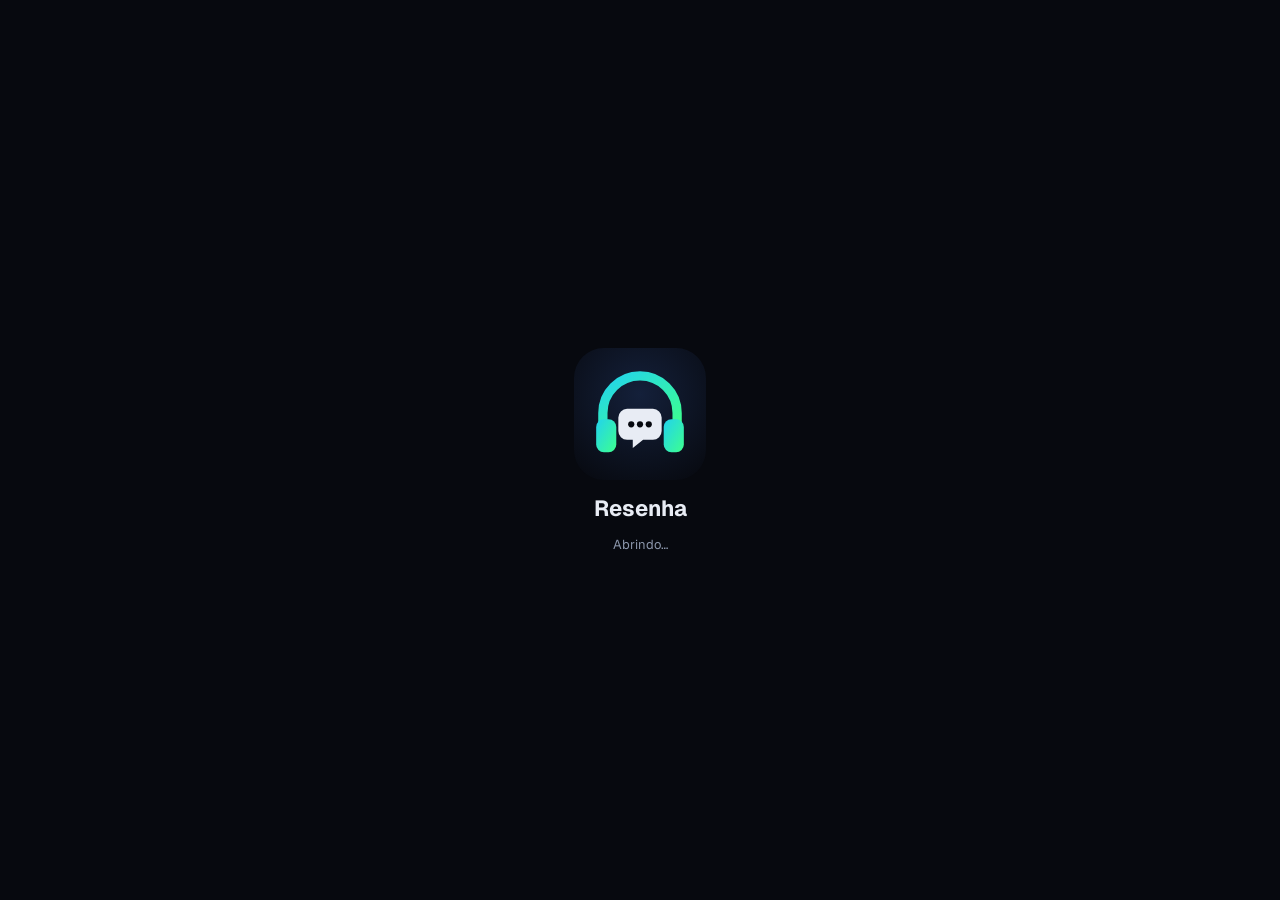
==== commit 30b0d504: "Site do Resenha 2.7.1" ====
--- a/index.html
+++ b/index.html
@@ -13,8 +13,8 @@
 <meta name="apple-mobile-web-app-status-bar-style" content="black">
 <meta name="viewport" content="width=device-width, initial-scale=1">
 <link rel="preconnect" href="https://fonts.googleapis.com">
-<link rel="stylesheet" href="https://fonts.googleapis.com/css2?family=Chakra+Petch:wght@500;600;700&family=Manrope:wght@400;500;600;700;800&display=swap">
-<link rel="stylesheet" href="styles.css?v=mvvhi62v">
+<link rel="stylesheet" href="https://fonts.googleapis.com/css2?family=Geist:wght@400;500;600;700;800&display=swap">
+<link rel="stylesheet" href="styles.css?v=mw5wr7h0">
 </head>
 <body>
 
@@ -43,6 +43,11 @@
         <p id="login-erro" class="error" role="alert"></p>
       </form>
       <p class="auth-note">Ainda não tem conta? O Resenha é só para convidados.<br>Peça um convite a quem te chamou.</p>
+      <div class="auth-web web-only">
+        <a href="https://github.com/Alisonfrl/resenha-versoes/releases/latest" target="_blank" rel="noopener" class="btn wide" data-baixar><svg width="18" height="18" viewBox="0 0 24 24" fill="none" stroke="currentColor" stroke-width="2.2" stroke-linecap="round" stroke-linejoin="round" aria-hidden="true"><path d="M12 4v11M7 10l5 5 5-5M5 20h14"/></svg>Baixe agora para Windows</a>
+        <a href="mailto:chat.resenhaapp@gmail.com?subject=Pedido%20de%20convite%20-%20Resenha&amp;body=Oi!%20Quero%20um%20convite%20para%20o%20Resenha.%0A%0AMeu%20nome%3A%20%0AQuem%20me%20indicou%3A%20" class="link-btn">Pedir acesso por e-mail</a>
+        <span class="muted small">chat.resenhaapp@gmail.com</span>
+      </div>
     </section>
 
     <section id="v-convite" class="auth-view" hidden>
@@ -86,7 +91,7 @@
       <p id="cv-nota" class="auth-note"></p>
       <div id="cv-web" class="auth-web web-only">
         <button id="cv-abrir-app" type="button" class="btn wide">Já tenho o app no PC: abrir no app</button>
-        <a href="https://github.com/Alisonfrl/resenha-versoes/releases/latest" target="_blank" rel="noopener" class="link-btn">Baixar o app para Windows</a>
+        <a href="https://github.com/Alisonfrl/resenha-versoes/releases/latest" target="_blank" rel="noopener" class="link-btn" data-baixar>Baixar o app para Windows</a>
       </div>
     </section>
 
@@ -246,9 +251,6 @@
       <span class="pill neutral" title="Tempo de resposta da conexão"><span id="ping-dot" class="dot gray"></span><span id="ping">Ping —</span></span>
       <span id="watchers" class="pill neutral" hidden></span>
       <span class="pill"><span class="dot"></span><span id="count">1 na call</span></span>
-      <button id="usage-btn" class="icon-btn" aria-label="Consumo do mês">
-        <svg width="20" height="20" viewBox="0 0 24 24" fill="none" stroke="currentColor" stroke-width="2" stroke-linecap="round" stroke-linejoin="round" aria-hidden="true"><path d="M3 3v18h18"/><path d="M7 15v3M12 10v8M17 6v12"/></svg>
-      </button>
       <button id="conta-btn" class="icon-btn" aria-label="Minha conta">
         <svg width="20" height="20" viewBox="0 0 24 24" fill="none" stroke="currentColor" stroke-width="2" stroke-linecap="round" stroke-linejoin="round" aria-hidden="true"><circle cx="12" cy="8" r="4"/><path d="M4 21a8 8 0 0 1 16 0"/></svg>
       </button>
@@ -362,7 +364,7 @@
       <h2 id="sounds-title">Sons</h2>
       <button id="sounds-stop" class="btn">Parar sons</button>
     </div>
-    <p class="muted">Clique para tocar para todo mundo na call.</p>
+    <p class="muted">Clique para tocar para todo mundo na call. Passe o mouse num som para renomear.</p>
     <div id="sound-grid" class="sound-grid"></div>
     <button id="sounds-restore" class="link-btn" hidden>Restaurar os sons padrão</button>
     <section class="card">
@@ -440,6 +442,7 @@
     <div class="tabs" role="tablist" aria-label="Seções das configurações">
       <button type="button" class="tab-btn active" role="tab" data-tab="voz" aria-selected="true">Voz</button>
       <button type="button" class="tab-btn" role="tab" data-tab="video" aria-selected="false">Vídeo</button>
+      <button type="button" class="tab-btn" role="tab" data-tab="sons" aria-selected="false">Sons</button>
       <button type="button" class="tab-btn" role="tab" data-tab="atalhos" aria-selected="false">Atalhos</button>
       <button type="button" class="tab-btn" role="tab" data-tab="aparencia" aria-selected="false">Aparência</button>
       <button type="button" class="tab-btn desktop-only" role="tab" data-tab="geral" aria-selected="false">Geral</button>
@@ -594,6 +597,12 @@
       </div>
     </section>
 
+    <section data-tab="sons" class="card" hidden>
+      <div class="row-between wrap">
+        <span class="stack"><strong>Sons de meme</strong><span class="muted small">Toque, adicione, renomeie ou esconda os sons. Fora da call, o som toca só para você.</span></span>
+        <button id="sons-config-abrir" type="button" class="btn primary">Abrir os sons</button>
+      </div>
+    </section>
     <section data-tab="atalhos" class="card">
       <span class="field-label">Atalhos globais</span>
       <span id="keys-note" class="muted small">Funcionam mesmo com o jogo aberto.</span>
@@ -787,6 +796,6 @@
   </div>
 </div>
 
-<script src="bundle.js?v=mvvhi62v"></script>
+<script src="bundle.js?v=mw5wr7h0"></script>
 </body>
 </html>
--- a/styles.css
+++ b/styles.css
@@ -34,7 +34,7 @@
   --tile-luz: #15203A;
   --talk-ink: #031218;
   --sombra: rgba(0, 0, 0, .45);
-  --display: 'Chakra Petch', 'Manrope', system-ui, sans-serif;
+  --display: 'Geist', system-ui, sans-serif;
 }
 
 * { box-sizing: border-box; }
@@ -48,7 +48,7 @@
     linear-gradient(90deg, var(--grade) 1px, transparent 1px);
   background-size: auto, auto, 32px 32px, 32px 32px;
   color: var(--text);
-  font-family: 'Manrope', system-ui, sans-serif;
+  font-family: 'Geist', system-ui, sans-serif;
   font-size: 14px;
   -webkit-font-smoothing: antialiased;
 }
@@ -407,6 +407,17 @@
 }
 .sound-remove:hover { background: var(--danger-soft); color: var(--danger); }
 .sound.custom .sound-play { padding-right: 36px; }
+.sound.custom:hover .sound-play, .sound.custom:focus-within .sound-play { padding-right: 64px; }
+@media (hover: none) { .sound.custom .sound-play { padding-right: 64px; } }
+#sounds { z-index: 25; }
+.sound-rename {
+  position: absolute; right: 32px; top: 4px; width: 28px; height: 28px; border-radius: 6px; border: none;
+  background: transparent; color: var(--muted); cursor: pointer; display: flex; align-items: center; justify-content: center; opacity: 0;
+}
+.sound:hover .sound-rename, .sound-rename:focus-visible { opacity: 1; }
+.sound-rename:hover { background: var(--accent-soft); color: var(--accent-strong); }
+@media (hover: none) { .sound-rename { opacity: 1; } }
+.sound-edit { width: 100%; min-height: 64px; padding: 10px 12px; border-radius: 10px; border: 1px solid var(--accent); background: var(--surface-2); color: var(--text); font: 600 14px var(--display); outline: none; }
 
 /* Status, menu de pessoa */
 .status-select {
@@ -770,6 +781,7 @@
 .auth-title { margin: 2px 0 0; font-family: var(--display); font-size: 20px; letter-spacing: .05em; text-transform: uppercase; }
 .auth-note { margin: 4px 0 0 !important; padding-top: 14px; border-top: 1px solid var(--border); color: var(--muted); font-size: 12.5px; text-align: center; line-height: 1.5; }
 .auth-web { display: flex; flex-direction: column; align-items: center; gap: 8px; margin-top: 4px; }
+.auth-web a.btn { display: flex; align-items: center; justify-content: center; gap: 8px; text-decoration: none; }
 .auth-card .check-row { align-items: center; font-size: 13px; color: var(--text-2); gap: 8px; }
 .auth-card .check-row input { margin-top: 0; }
 .code-input { font-family: var(--display); font-size: 26px; letter-spacing: .5em; text-align: center; height: 56px; }
@@ -1137,3 +1149,119 @@
 :root[data-tema="claro"] .full-view-close { color: #E8ECF4; border-color: rgba(255, 255, 255, .14); }
 
 .aviso-win10 { color: var(--warn) !important; }
+
+/* =====================================================================
+   Refinos (vindos da prévia "Nova"): tipografia Geist sem caixa alta,
+   botões redondos na call, chat recolhível e configurações em tela inteira.
+   As posições de tudo continuam as mesmas.
+   ===================================================================== */
+/* tipografia: sem caixa alta nem letras espaçadas (o código de convite e o PIN do Deck continuam espaçados) */
+*:not(.code-input):not(.deck-pin) { text-transform: none !important; letter-spacing: normal !important; }
+.join-card h1 { font-weight: 800; letter-spacing: -0.02em !important; }
+.modal-card h2 { font-weight: 700; }
+.brand-name, .sg-marca b { font-weight: 700; }
+.field-label { font-weight: 600; }
+.pill { font-weight: 600; }
+.tab-btn { font-weight: 600; }
+.msg-name { font-weight: 700; }
+
+/* botões */
+.btn { border-radius: 12px; font-weight: 600; }
+.input { border-radius: 12px; }
+.icon-btn { border-color: transparent; background: transparent; box-shadow: none; border-radius: 10px; }
+.icon-btn:hover { background: var(--surface-2); color: var(--text); border-color: transparent; box-shadow: none; }
+.control-bar { border-radius: 999px; gap: 8px; padding: 8px; }
+.ctrl { min-width: 0; width: 52px; height: 52px; border-radius: 999px; border: none; background: var(--neutral-btn); color: var(--text); box-shadow: none; }
+.ctrl > span { position: absolute; width: 1px; height: 1px; overflow: hidden; clip: rect(0 0 0 0); white-space: nowrap; }
+.ctrl:hover { background: var(--surface-3); border-color: transparent; }
+.ctrl.on { background: var(--text); color: var(--bg); border-color: transparent; box-shadow: none; }
+.ctrl.off { background: var(--danger-soft); color: var(--danger); border-color: transparent; }
+.ctrl.danger { width: 72px; background: var(--danger); color: #fff; box-shadow: none; }
+#mic-btn { width: 60px; height: 60px; }
+#leave-btn { width: 80px; height: 60px; }
+.divider { height: 28px; }
+@media (max-width: 760px) {
+  .ctrl { width: 44px; height: 44px; }
+  #mic-btn { width: 48px; height: 48px; }
+  #leave-btn, .ctrl.danger { width: 56px; height: 48px; }
+  .control-bar { gap: 6px; padding: 6px; }
+}
+
+/* chat recolhível na call (botão no topo ou tecla C) */
+.chat-toggle { position: relative; }
+.chat-toggle[aria-pressed="true"] { color: var(--accent); }
+.chat-ponto { position: absolute; right: 6px; top: 6px; width: 9px; height: 9px; border-radius: 50%; background: var(--warn); border: 2px solid var(--surface); }
+.chat-ponto[hidden] { display: none; }
+@media (min-width: 761px) {
+  .app.chat-fechado .main > .chat { display: none; }
+}
+@media (max-width: 760px) { .chat-toggle { display: none; } }
+
+/* configurações em tela inteira: menu à esquerda e busca */
+.config-vazio { margin: 8px 0; }
+@media (min-width: 761px) {
+  #settings.modal { padding: 0; background: var(--bg); backdrop-filter: none; }
+  #settings .modal-card {
+    --cfg-esq: max(32px, calc((100vw - 1088px) / 2));
+    max-width: none; width: 100%; height: 100%; max-height: none; min-height: 0; border: none; border-radius: 0; box-shadow: none; background: var(--bg);
+    padding: 40px 32px 48px calc(var(--cfg-esq) + 328px); gap: 14px;
+  }
+  #settings .modal-card > * { max-width: 760px; width: 100%; }
+  #settings #settings-title { position: fixed; left: var(--cfg-esq); top: 40px; width: 280px; font-size: 30px; font-weight: 800; margin: 0; }
+  #settings #config-busca { position: fixed; left: var(--cfg-esq); top: 96px; width: 280px; height: 42px; }
+  #settings .tabs { position: fixed; left: var(--cfg-esq); top: 154px; width: 280px; flex-direction: column; gap: 2px; padding: 0; margin: 0; background: none; border: none; }
+  #settings .tab-btn { flex: none; height: 42px; text-align: left; padding: 0 14px; border-radius: 12px; font-size: 14.5px; color: var(--text-2); border: none; }
+  #settings .tab-btn:hover { background: var(--surface); color: var(--text); }
+  #settings .tab-btn.active { background: var(--surface-2); color: var(--text); border: none; }
+  #settings.buscando .tab-btn.active { background: none; color: var(--text-2); }
+  #settings .modal-actions { position: fixed; right: 32px; top: 28px; width: auto; }
+  #settings .card { border-radius: 18px; }
+}
+
+/* celular: campos com letra de 16 px (abaixo disso o iPhone dá zoom sozinho ao tocar no campo e a tela fica "grande") */
+@media (max-width: 760px) {
+  input, select, textarea, .input { font-size: 16px !important; }
+}
+
+/* ---------- Opções da mensagem: reagir, responder, apagar (chat-acoes.js) ---------- */
+.messages .msg { position: relative; border-radius: 10px; }
+.messages .msg:hover { background: rgba(255, 255, 255, .025); }
+.msg-acoes {
+  position: absolute; right: 6px; top: 2px; z-index: 5; display: flex; align-items: center; gap: 2px;
+  padding: 3px; border-radius: 10px; background: var(--surface-2); border: 1px solid var(--border-2); box-shadow: 0 6px 18px rgba(0, 0, 0, .35);
+}
+.ma-btn {
+  height: 28px; min-width: 28px; padding: 0 6px; border: none; border-radius: 7px; background: none; color: var(--text-2);
+  display: inline-flex; align-items: center; justify-content: center; cursor: pointer; font: inherit; font-size: 12px; font-weight: 700;
+}
+.ma-btn:hover { background: var(--accent-soft); color: var(--accent-strong); }
+.ma-apagar:hover, .ma-apagar.confirmar { background: rgba(248, 113, 113, .15); color: #F87171; }
+.ma-emojis { display: flex; gap: 2px; padding-right: 4px; margin-right: 2px; border-right: 1px solid var(--border-2); }
+.ma-emojis[hidden] { display: none; }
+.ma-emojis button { width: 30px; height: 28px; border: none; border-radius: 7px; background: none; font-size: 17px; cursor: pointer; }
+.ma-emojis button:hover { background: var(--accent-soft); transform: scale(1.15); }
+.msg-reacoes { display: flex; flex-wrap: wrap; gap: 4px; margin-top: 4px; }
+.reacao {
+  height: 24px; padding: 0 8px; border-radius: 999px; border: 1px solid var(--border-2); background: var(--surface-2);
+  color: var(--text-2); font: inherit; font-size: 12.5px; font-weight: 700; cursor: pointer;
+}
+.reacao.minha { border-color: rgba(34, 211, 238, .5); background: var(--accent-soft); color: var(--accent-strong); }
+.msg-citacao {
+  display: flex; flex-direction: column; align-items: flex-start; gap: 1px; max-width: 100%; margin: 2px 0 3px; padding: 4px 10px;
+  border: none; border-left: 3px solid var(--accent); border-radius: 6px; background: rgba(255, 255, 255, .04);
+  color: var(--muted); font: inherit; font-size: 12.5px; text-align: left; cursor: pointer;
+}
+.msg-citacao strong { color: var(--accent-strong); font-size: 12px; }
+.msg-citacao span { overflow: hidden; text-overflow: ellipsis; white-space: nowrap; max-width: 100%; }
+.msg-apagada { font-style: italic; color: var(--muted); }
+.msg-link { color: var(--accent-strong); text-decoration: underline; text-underline-offset: 2px; overflow-wrap: anywhere; }
+.msg-destaque { animation: msg-destaque 1.6s ease; }
+@keyframes msg-destaque { 0%, 40% { background: var(--accent-soft); } 100% { background: transparent; } }
+.chat-respondendo {
+  display: flex; align-items: center; gap: 8px; margin: 0 12px; padding: 6px 10px; border-radius: 10px 10px 0 0;
+  background: var(--surface-2); border: 1px solid var(--border-2); border-bottom: none; font-size: 12.5px; color: var(--muted);
+}
+.chat-respondendo[hidden] { display: none; }
+.chat-respondendo .cr-txt { flex: 1; min-width: 0; overflow: hidden; text-overflow: ellipsis; white-space: nowrap; }
+.chat-respondendo strong { color: var(--accent-strong); }
+.chat-respondendo .cr-x { border: none; background: none; color: var(--text-2); font-size: 18px; line-height: 1; cursor: pointer; padding: 0 4px; }
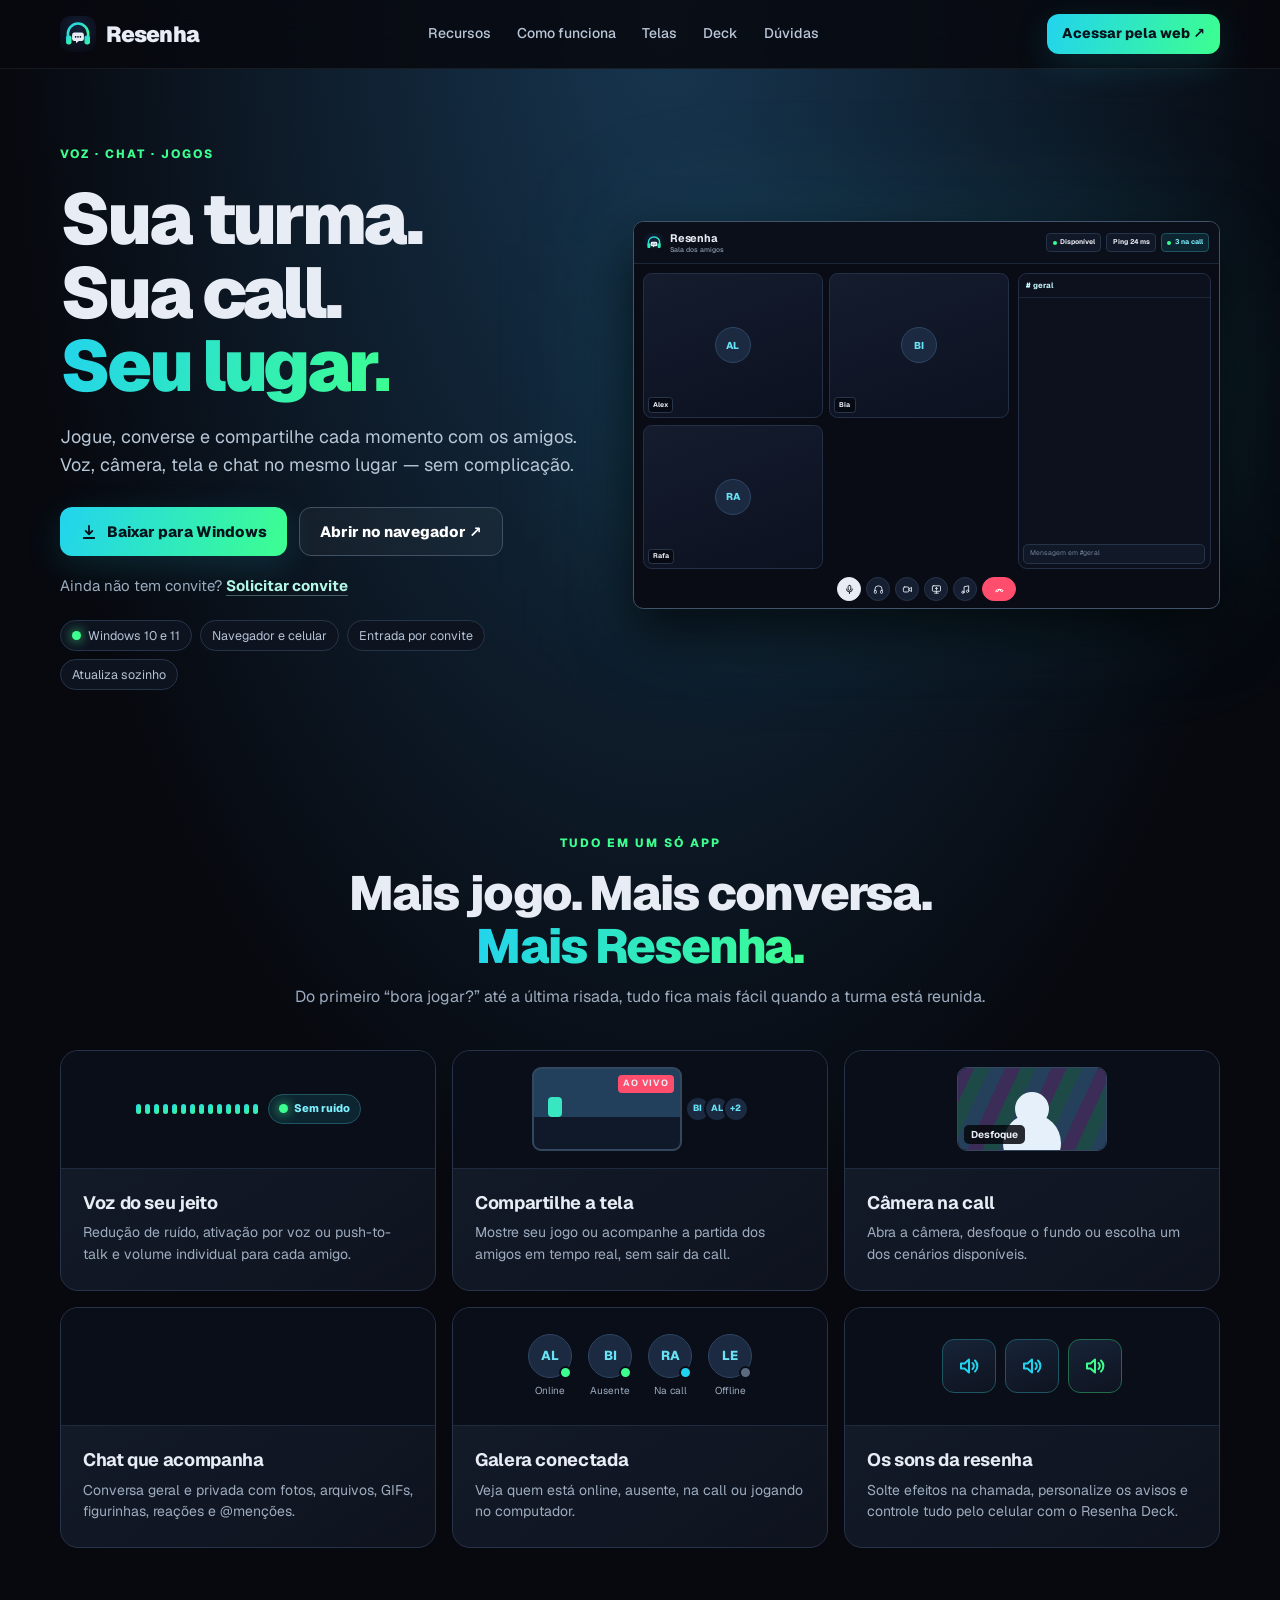
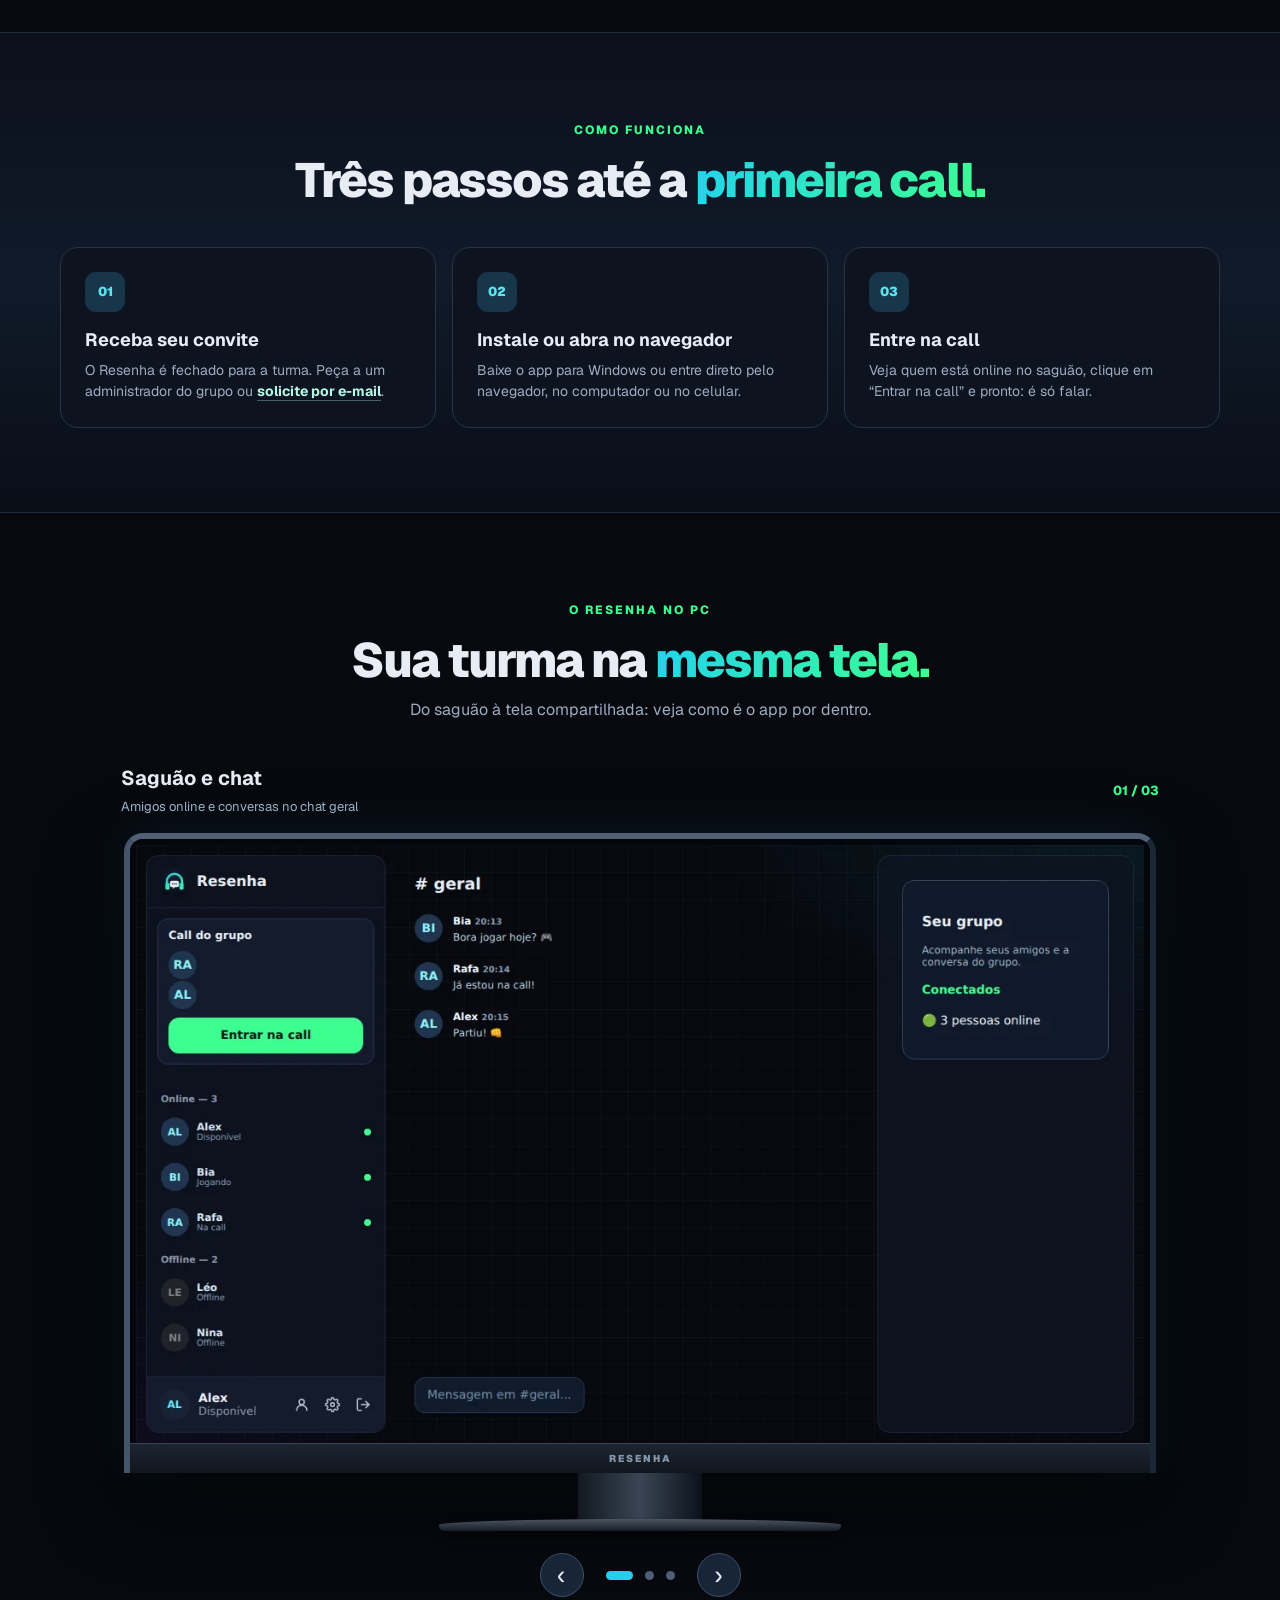
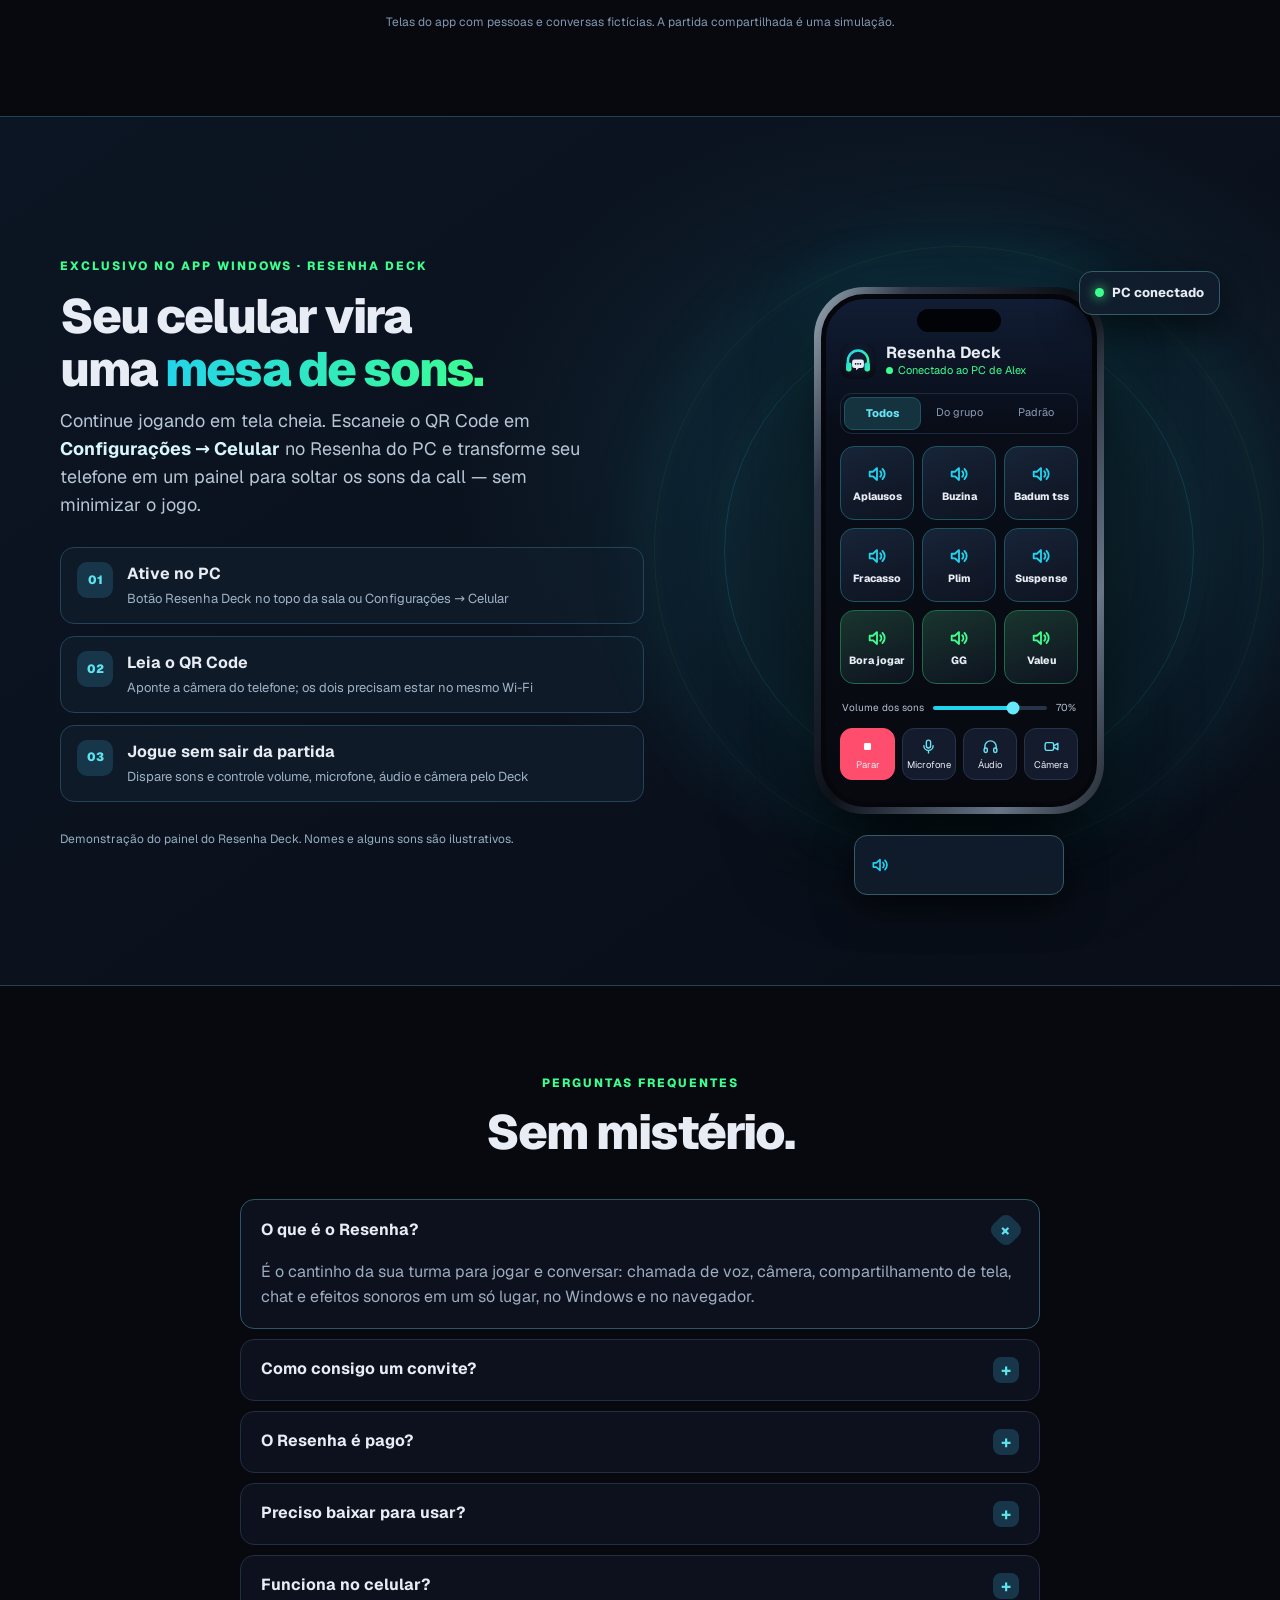
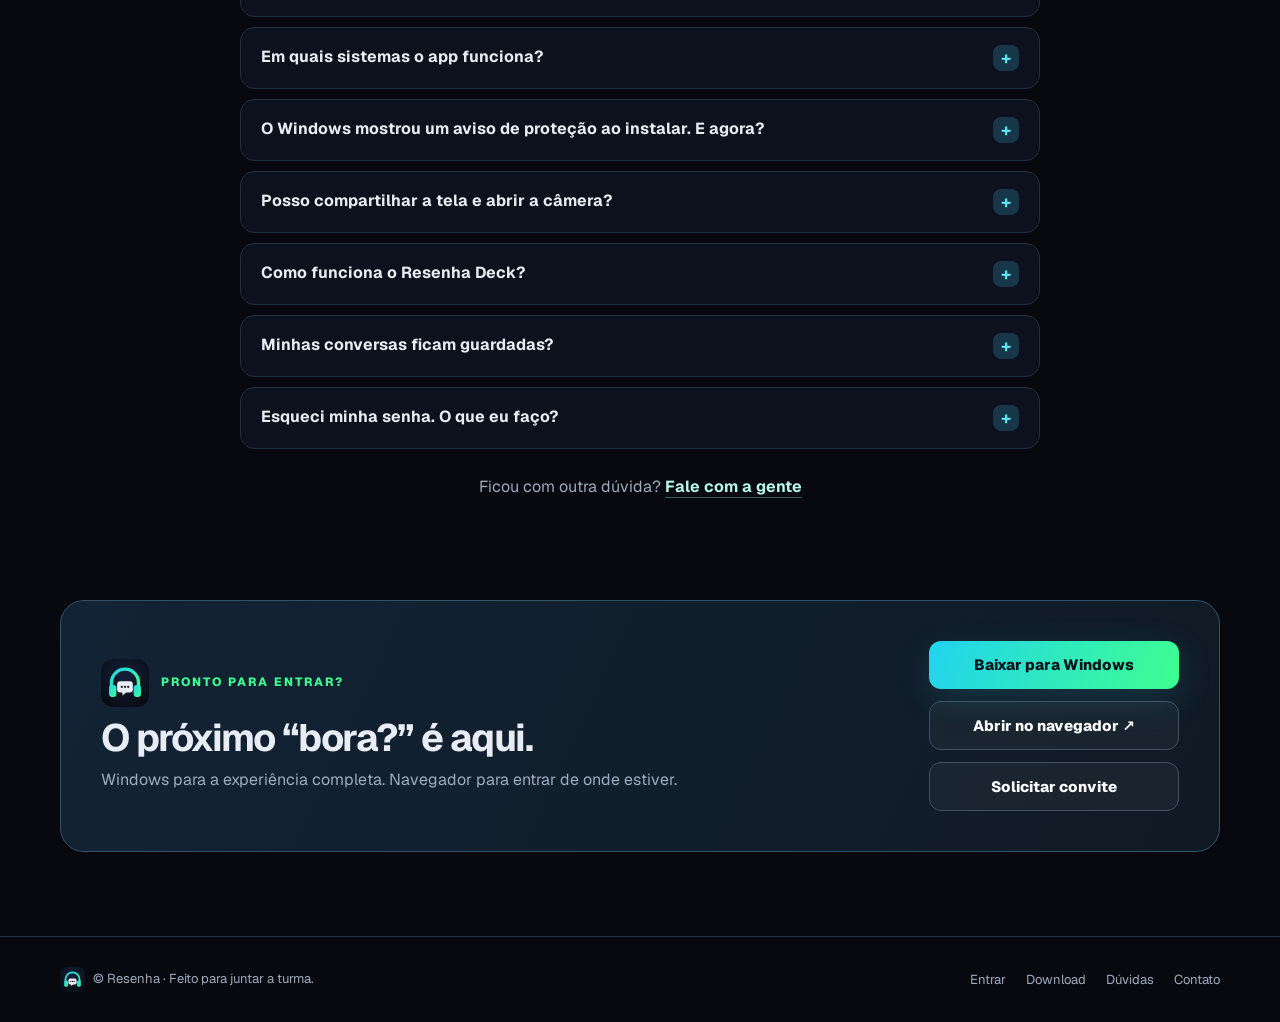
==== commit 670818fc: "Site do Resenha 2.8.1" ====
--- a/index.html
+++ b/index.html
@@ -2,800 +2,766 @@
 <html lang="pt-BR">
 <head>
 <meta charset="utf-8">
-<title>Resenha</title>
-<link rel="icon" href="icon.png">
-<link rel="manifest" href="manifest.webmanifest">
+<meta name="viewport" content="width=device-width,initial-scale=1">
+<meta name="theme-color" content="#07090f">
+<meta name="robots" content="index,follow">
+<title>Resenha — Sua turma. Sua call. Seu lugar.</title>
+<meta name="description" content="Resenha: o lugar da sua turma para jogar, conversar e compartilhar. Voz, câmera, tela, chat e sons em um só lugar, no Windows e no navegador.">
+<link rel="canonical" href="https://resenhachat.online/">
+<meta property="og:type" content="website">
+<meta property="og:site_name" content="Resenha">
+<meta property="og:locale" content="pt_BR">
+<meta property="og:url" content="https://resenhachat.online/">
+<meta property="og:title" content="Resenha — Sua turma. Sua call. Seu lugar.">
+<meta property="og:description" content="Voz, câmera, tela, chat e sons em um só lugar. No Windows e no navegador.">
+<meta property="og:image" content="https://resenhachat.online/img/og.jpg">
+<meta property="og:image:width" content="1200">
+<meta property="og:image:height" content="630">
+<meta name="twitter:card" content="summary_large_image">
+<meta name="twitter:title" content="Resenha — Sua turma. Sua call. Seu lugar.">
+<meta name="twitter:description" content="Voz, câmera, tela, chat e sons em um só lugar. No Windows e no navegador.">
+<meta name="twitter:image" content="https://resenhachat.online/img/og.jpg">
+<link rel="icon" type="image/svg+xml" href="img/logo.svg">
 <link rel="apple-touch-icon" href="icones/apple-touch-icon.png">
-<meta name="theme-color" content="#07090F">
-<meta name="apple-mobile-web-app-title" content="Resenha">
-<meta name="apple-mobile-web-app-capable" content="yes">
-<meta name="mobile-web-app-capable" content="yes">
-<meta name="apple-mobile-web-app-status-bar-style" content="black">
-<meta name="viewport" content="width=device-width, initial-scale=1">
-<link rel="preconnect" href="https://fonts.googleapis.com">
-<link rel="stylesheet" href="https://fonts.googleapis.com/css2?family=Geist:wght@400;500;600;700;800&display=swap">
-<link rel="stylesheet" href="styles.css?v=mw5wr7h0">
+<link rel="preload" href="fontes/geist-latin-wght-normal.woff2" as="font" type="font/woff2" crossorigin>
+<script type="application/ld+json">{"@context":"https://schema.org","@type":"SoftwareApplication","name":"Resenha","applicationCategory":"CommunicationApplication","operatingSystem":"Windows 10, Windows 11, Web","url":"https://resenhachat.online/","description":"Chamadas com amigos: voz, câmera, compartilhamento de tela, chat e sons."}</script>
+<style>
+@font-face{font-family:Geist;font-style:normal;font-display:swap;font-weight:100 900;src:url(fontes/geist-latin-ext-wght-normal.woff2) format('woff2');unicode-range:U+0100-02BA,U+02BD-02C5,U+02C7-02CC,U+02CE-02D7,U+02DD-02FF,U+0304,U+0308,U+0329,U+1D00-1DBF,U+1E00-1E9F,U+1EF2-1EFF,U+2020,U+20A0-20AB,U+20AD-20C0,U+2113,U+2C60-2C7F,U+A720-A7FF}
+@font-face{font-family:Geist;font-style:normal;font-display:swap;font-weight:100 900;src:url(fontes/geist-latin-wght-normal.woff2) format('woff2');unicode-range:U+0000-00FF,U+0131,U+0152-0153,U+02BB-02BC,U+02C6,U+02DA,U+02DC,U+0304,U+0308,U+0329,U+2000-206F,U+20AC,U+2122,U+2191,U+2193,U+2212,U+2215,U+FEFF,U+FFFD}
+
+/* ---------- Base ---------- */
+:root{color-scheme:dark;--bg:#07090f;--surface:#0e1320;--surface-2:#141b2c;--surface-3:#1a2236;--line:#273348;--text:#e8ecf4;--muted:#9dacbf;--cyan:#22d3ee;--green:#3dff8f;--red:#ff4d6d;--amber:#fbbf24;--grad:linear-gradient(110deg,var(--cyan),var(--green))}
+*{box-sizing:border-box}
+html{scroll-behavior:smooth}
+body{margin:0;background:radial-gradient(ellipse 60% 25% at 52% 0,#173650 0,transparent 85%) no-repeat,var(--bg);font:16px/1.55 Geist,system-ui,-apple-system,Segoe UI,sans-serif;color:var(--text);-webkit-font-smoothing:antialiased;overflow-x:hidden}
+a{color:inherit;text-decoration:none}
+button{font:inherit;color:inherit}
+img,svg{max-width:100%}
+:focus-visible{outline:2px solid var(--cyan);outline-offset:3px;border-radius:6px}
+.wrap{width:min(1160px,calc(100% - 40px));margin-inline:auto}
+.skip{position:absolute;left:-999px;top:8px;z-index:20;background:var(--cyan);color:#04131c;padding:10px 14px;border-radius:10px;font-weight:800}
+.skip:focus{left:12px}
+.grad{background:var(--grad);-webkit-background-clip:text;background-clip:text;color:transparent}
+.eyebrow{display:inline-block;text-transform:uppercase;color:var(--green);font-size:12px;letter-spacing:2px;font-weight:800}
+.dot{display:inline-block;width:9px;height:9px;border-radius:50%;background:var(--green);box-shadow:0 0 12px var(--green);flex:none}
+section{scroll-margin-top:88px}
+.section{padding:84px 0}
+.section-head{text-align:center;max-width:720px;margin:0 auto 40px}
+.section-head h2,.deck-copy h2{font-size:clamp(30px,4vw,48px);letter-spacing:-.04em;line-height:1.1;margin:12px 0;font-weight:850;text-wrap:balance}
+.section-head p{color:var(--muted);margin:0;text-wrap:pretty}
+
+/* ---------- Botões ---------- */
+.button{display:inline-flex;align-items:center;justify-content:center;gap:9px;min-height:48px;border-radius:12px;padding:12px 20px;font-weight:800;font-size:15px;border:1px solid #405163;background:#ffffff0a;color:#fff;cursor:pointer;transition:transform .2s,background .2s,border-color .2s;text-align:center}
+.button:hover{transform:translateY(-2px);background:#ffffff14;border-color:#5b7186}
+.button svg{flex:none}
+.button.primary{position:relative;overflow:hidden;border:0;color:#04131c;background:var(--grad);box-shadow:0 10px 35px #22d3ee26}
+.button.primary::after{content:"";position:absolute;inset:0;pointer-events:none;transform:translateX(-150%) skewX(-25deg);background:linear-gradient(90deg,transparent,#ffffff55,transparent);transition:transform .7s}
+.button.primary:hover::after{transform:translateX(160%) skewX(-25deg)}
+.button.small{min-height:40px;padding:8px 15px;font-size:14px}
+.textlink{color:#b5f8e6;font-weight:700;border-bottom:1px solid #b5f8e655}
+.textlink:hover{color:#fff;border-color:#fff}
+
+/* ---------- Cabeçalho ---------- */
+header{position:sticky;top:0;z-index:10;backdrop-filter:blur(18px);-webkit-backdrop-filter:blur(18px);background:#07090fdb;border-bottom:1px solid #ffffff12}
+nav{min-height:68px;display:flex;align-items:center;justify-content:space-between;gap:18px}
+.brand{display:flex;align-items:center;gap:10px;font-size:22px;font-weight:900;letter-spacing:-.04em}
+.brand img{width:36px;height:36px;border-radius:10px}
+.navlinks{display:flex;gap:26px;color:#bac7d8;font-size:14px;font-weight:500}
+.navlinks a:hover{color:#fff}
+.nav-actions{display:flex;align-items:center;gap:10px}
+.nav-actions .button{white-space:nowrap}
+.menu-toggle{display:none;width:44px;height:44px;border-radius:11px;border:1px solid #33435a;background:#ffffff0a;cursor:pointer;align-items:center;justify-content:center}
+.mobile-menu{display:none;border-top:1px solid #ffffff12;padding:8px 0 16px}
+.mobile-menu a{display:block;padding:13px 4px;font-weight:600;color:#d5dfec;border-bottom:1px solid #ffffff0d}
+
+/* ---------- Hero ---------- */
+.hero{display:grid;grid-template-columns:minmax(0,1fr) minmax(0,1.12fr);gap:48px;align-items:center;padding:72px 0 56px}
+.hero h1{font-size:clamp(44px,5.6vw,76px);line-height:1.03;letter-spacing:-.05em;margin:16px 0 20px;font-weight:900}
+.lead{font-size:18px;color:#b8c7d7;max-width:540px;margin:0;text-wrap:pretty}
+.cta{display:flex;flex-wrap:wrap;gap:12px;margin:28px 0 18px}
+.invite-line{font-size:15px;color:var(--muted);margin:0 0 22px}
+.fine{display:flex;flex-wrap:wrap;gap:8px;list-style:none;padding:0;margin:0}
+.fine li{display:inline-flex;align-items:center;gap:7px;font-size:12.5px;color:#b4c2d3;border:1px solid #26344a;background:#0e1320;border-radius:99px;padding:5px 11px}
+
+/* ---------- Mockup animado do app (hero) ---------- */
+.hero-visual{position:relative}
+.hero-visual::before{content:"";position:absolute;inset:6% 2%;z-index:-1;filter:blur(70px);background:#22d3ee2e}
+.mock{container-type:inline-size}
+.mock-app{font-size:1.62cqw;border:1px solid #415469;border-radius:1.1em;overflow:hidden;background:#090c14;box-shadow:0 2.4em 6em #000b;aspect-ratio:620/410;display:flex;flex-direction:column}
+.mock-bar{display:flex;align-items:center;gap:.7em;padding:.8em 1.1em;border-bottom:1px solid #1c2738;background:#0b0f19}
+.mock-bar img{width:2em;height:2em;border-radius:.55em}
+.mock-bar b{font-size:1.15em;letter-spacing:-.02em}
+.mock-bar small{display:block;font-size:.72em;color:#8a9bb0;font-weight:500;margin-top:-.2em}
+.mock-pills{margin-left:auto;display:flex;gap:.5em}
+.pill{display:inline-flex;align-items:center;gap:.45em;font-size:.72em;font-weight:700;border:1px solid #26344a;background:#111827;border-radius:.6em;padding:.45em .8em;white-space:nowrap}
+.pill i{width:.6em;height:.6em;border-radius:50%;background:var(--green)}
+.pill.live{color:#7df1ff;border-color:#1e5563;background:#0d2530}
+.mock-body{flex:1;min-height:0;display:grid;grid-template-columns:1fr 34%;gap:.9em;padding:.9em .9em 0}
+.mock-stage{position:relative;min-height:0}
+.tiles{position:absolute;inset:0;display:grid;grid-template-columns:1fr 1fr;grid-template-rows:1fr 1fr;gap:.7em}
+.tile{position:relative;border:1px solid #233046;border-radius:.9em;background:linear-gradient(160deg,#141c2e,#0c1120);display:grid;place-items:center}
+.tile .av{width:3.6em;height:3.6em;border-radius:50%;display:grid;place-items:center;background:#1b2a41;border:1px solid #2e4563;color:#67e3f5;font-weight:800;font-size:1.05em;position:relative}
+.tile .av::after{content:"";position:absolute;inset:-.35em;border-radius:50%;border:.16em solid var(--green);opacity:0;box-shadow:0 0 1em #3dff8f88}
+.tile .nm{position:absolute;left:.6em;bottom:.6em;font-size:.72em;font-weight:700;background:#05080ecc;border:1px solid #28364b;border-radius:.5em;padding:.2em .6em}
+.tile .bars{position:absolute;right:.7em;bottom:.7em;display:flex;gap:.16em;align-items:flex-end;height:1em;opacity:0}
+.tile .bars i{width:.2em;background:var(--green);border-radius:.2em;height:30%;animation:eq .7s ease-in-out infinite alternate}
+.tile .bars i:nth-child(2){animation-delay:-.3s}.tile .bars i:nth-child(3){animation-delay:-.55s}
+.tile.t1 .av::after,.tile.t1 .bars{animation:speak1 14s infinite}
+.tile.t2 .av::after,.tile.t2 .bars{animation:speak2 14s infinite}
+.tile.t3 .av::after,.tile.t3 .bars{animation:speak3 14s infinite}
+.share{position:absolute;inset:0;border:1px solid #2b4257;border-radius:.9em;overflow:hidden;background:linear-gradient(#22405c 0,#16304a 58%,#10192a 58%);opacity:0;animation:shareIn 14s infinite}
+.share::before{content:"";position:absolute;left:0;right:0;bottom:42%;height:40%;background:#2c4d68;clip-path:polygon(0 100%,0 62%,16% 30%,30% 58%,46% 6%,62% 52%,76% 26%,100% 70%,100% 100%)}
+.share::after{content:"";position:absolute;left:0;right:0;bottom:42%;height:22%;background:#1c3a55;clip-path:polygon(0 100%,0 70%,22% 20%,44% 80%,66% 34%,84% 72%,100% 40%,100% 100%)}
+.share .sun{position:absolute;right:16%;top:10%;width:5em;height:5em;border-radius:50%;background:#3b607c}
+.share .hero-char{z-index:1;position:absolute;bottom:42%;left:20%;width:1.9em;height:2.9em;border-radius:.5em;background:#38e6c2;animation:run 3.2s ease-in-out infinite alternate}
+.share .hero-char::before{content:"";position:absolute;left:.25em;right:.25em;top:-1.1em;height:1.3em;border-radius:.45em;background:#e6f6ff}
+.share .tag{position:absolute;left:.7em;top:.7em;font-size:.72em;font-weight:700;background:#05080ed9;border:1px solid #2f6877;border-radius:.5em;padding:.35em .7em}
+.share .livebadge{position:absolute;right:.7em;top:.7em;font-size:.66em;font-weight:900;letter-spacing:.08em;background:var(--red);color:#fff;border-radius:.45em;padding:.3em .6em;animation:blink 1.4s infinite}
+.mock-chat{border:1px solid #233046;border-radius:.9em;background:#0c111d;display:flex;flex-direction:column;min-height:0;overflow:hidden}
+.mock-chat h4{margin:0;font-size:.82em;padding:.7em .9em;border-bottom:1px solid #1c2738;color:#c9f7ff}
+.msgs{flex:1;padding:.7em .8em;display:flex;flex-direction:column;gap:.75em;justify-content:flex-start}
+.msg{display:flex;gap:.55em;align-items:flex-start;opacity:0}
+.msg .av{flex:none;width:2em;height:2em;border-radius:50%;display:grid;place-items:center;background:#1b2a41;color:#67e3f5;font-weight:800;font-size:.66em}
+.msg b{display:block;font-size:.72em;color:#67e3f5;line-height:1.2}
+.msg span{font-size:.76em;color:#e3ebf5;line-height:1.3;display:block}
+.msg.m1{animation:msg1 14s infinite}.msg.m2{animation:msg2 14s infinite}.msg.m3{animation:msg3 14s infinite}.msg.m4{animation:msg4 14s infinite}
+.typing{font-size:.66em;color:#8a9bb0;padding:0 .9em .5em;height:1.9em;opacity:0;animation:typing 14s infinite}
+.typing i{display:inline-block;width:.38em;height:.38em;border-radius:50%;background:#8a9bb0;margin-right:.18em;animation:bounce 1s infinite}
+.typing i:nth-child(2){animation-delay:.15s}.typing i:nth-child(3){animation-delay:.3s;margin-right:.5em}
+.mock-input{margin:0 .7em .7em;border:1px solid #26344a;border-radius:.7em;padding:.55em .8em;font-size:.72em;color:#71839a;background:#111827}
+.mock-controls{display:flex;justify-content:center;gap:.55em;padding:.8em}
+.mock-controls span{width:2.5em;height:2.5em;border-radius:50%;display:grid;place-items:center;background:#161f31;border:1px solid #26344a;color:#dfe8f3}
+.mock-controls span.on{background:#e8ecf4;color:#0b0f19;border-color:#e8ecf4}
+.mock-controls span.end{width:3.6em;border-radius:1.4em;background:var(--red);border-color:var(--red);color:#fff}
+.mock-controls svg{width:1.15em;height:1.15em}
+.mock-controls .screenbtn{animation:screenBtn 14s infinite}
+.mock-toast{position:absolute;left:-14px;bottom:17%;display:flex;align-items:center;gap:9px;background:#172438;border:1px solid #335269;box-shadow:0 12px 40px #0009;border-radius:14px;padding:11px 15px;font-size:13px;font-weight:700;opacity:0;animation:toast 14s infinite}
+.mock-toast.b{left:auto;right:-10px;bottom:auto;top:-16px;animation-name:toast2}
+
+@keyframes eq{to{height:100%}}
+@keyframes blink{50%{opacity:.45}}
+@keyframes bounce{0%,60%,100%{transform:translateY(0)}30%{transform:translateY(-35%)}}
+@keyframes run{to{left:62%}}
+@keyframes speak1{0%,3%{opacity:0}5%,20%{opacity:1}23%,100%{opacity:0}}
+@keyframes speak2{0%,24%{opacity:0}27%,40%{opacity:1}43%,100%{opacity:0}}
+@keyframes speak3{0%,43%{opacity:0}46%,56%{opacity:1}59%,100%{opacity:0}}
+@keyframes msg1{0%,5%{opacity:0;transform:translateY(.6em)}8%,94%{opacity:1;transform:none}98%,100%{opacity:0}}
+@keyframes msg2{0%,25%{opacity:0;transform:translateY(.6em)}28%,94%{opacity:1;transform:none}98%,100%{opacity:0}}
+@keyframes msg3{0%,40%{opacity:0;transform:translateY(.6em)}43%,94%{opacity:1;transform:none}98%,100%{opacity:0}}
+@keyframes msg4{0%,72%{opacity:0;transform:translateY(.6em)}75%,94%{opacity:1;transform:none}98%,100%{opacity:0}}
+@keyframes typing{0%,11%{opacity:0}13%,25%{opacity:1}27%,100%{opacity:0}}
+@keyframes shareIn{0%,58%{opacity:0;transform:scale(.97)}62%,94%{opacity:1;transform:none}98%,100%{opacity:0}}
+@keyframes screenBtn{0%,58%{background:#161f31;color:#dfe8f3}62%,94%{background:var(--cyan);color:#04131c}98%,100%{background:#161f31}}
+@keyframes toast{0%,59%{opacity:0;transform:translateY(10px)}63%,88%{opacity:1;transform:none}92%,100%{opacity:0}}
+@keyframes toast2{0%,2%{opacity:0;transform:translateY(-10px)}6%,34%{opacity:1;transform:none}38%,100%{opacity:0}}
+
+/* ---------- Recursos ---------- */
+.grid{display:grid;grid-template-columns:repeat(3,1fr);gap:16px}
+.feature{border:1px solid var(--line);background:linear-gradient(145deg,#141c2b,#0e131e);border-radius:18px;overflow:hidden;transition:transform .3s,border-color .3s,box-shadow .3s}
+.feature:hover{transform:translateY(-6px);border-color:#22d3ee65;box-shadow:0 18px 36px #0004}
+.feature .viz{height:118px;border-bottom:1px solid #1e2a3d;background:#0a0e18;display:flex;align-items:center;justify-content:center;gap:10px;position:relative;overflow:hidden}
+.feature .txt{padding:20px 22px 24px}
+.feature h3{font-size:18px;margin:0 0 6px;letter-spacing:-.02em}
+.feature p{color:var(--muted);font-size:14px;margin:0}
+/* voz */
+.v-wave{display:flex;align-items:center;gap:4px;height:54px}
+.v-wave i{width:5px;border-radius:5px;background:var(--grad);height:20%;animation:wave 1.1s ease-in-out infinite alternate}
+.v-wave i:nth-child(2n){animation-duration:.8s}.v-wave i:nth-child(3n){animation-duration:1.35s;animation-delay:-.4s}.v-wave i:nth-child(5n){animation-delay:-.7s}
+.v-chip{font-size:11px;font-weight:800;border:1px solid #1e5563;background:#0d2530;color:#7df1ff;border-radius:99px;padding:5px 10px;display:inline-flex;gap:6px;align-items:center}
+@keyframes wave{to{height:100%}}
+/* tela */
+.v-screen{width:150px;height:84px;border-radius:9px;border:2px solid #33475f;background:linear-gradient(#22405c 60%,#10192a 60%);position:relative;overflow:hidden}
+.v-screen i{position:absolute;bottom:40%;left:10%;width:14px;height:20px;border-radius:4px;background:#38e6c2;animation:run 2.6s ease-in-out infinite alternate}
+.v-screen b{position:absolute;right:6px;top:6px;font-size:9px;letter-spacing:.08em;background:var(--red);border-radius:4px;padding:2px 5px;animation:blink 1.4s infinite}
+.v-viewers{display:flex}
+.v-viewers span{width:26px;height:26px;border-radius:50%;background:#1b2a41;border:2px solid #0a0e18;color:#67e3f5;font-size:9px;font-weight:800;display:grid;place-items:center;margin-left:-7px}
+/* câmera */
+.v-cam{width:150px;height:84px;border-radius:10px;border:1px solid #33475f;position:relative;overflow:hidden;display:grid;place-items:center}
+.v-cam::before{content:"";position:absolute;inset:-10px;background:repeating-linear-gradient(115deg,#24405a 0 14px,#3b2d58 14px 28px,#1d4a47 28px 42px);animation:blur 5s ease-in-out infinite}
+.v-cam i{position:relative;width:34px;height:34px;border-radius:50%;background:#e6f0fa;box-shadow:0 34px 0 12px #e6f0fa}
+.v-cam b{position:absolute;left:6px;bottom:6px;font-size:10px;background:#05080ed9;border-radius:5px;padding:2px 7px}
+@keyframes blur{0%,35%{filter:blur(0)}50%,85%{filter:blur(9px)}100%{filter:blur(0)}}
+/* chat */
+.v-chat{display:flex;flex-direction:column;gap:5px;width:200px}
+.v-chat span{font-size:11.5px;line-height:1.3;border-radius:11px;padding:4px 10px;background:#172134;border:1px solid #26344a;align-self:flex-start;position:relative;animation:pop 6s infinite both}
+.v-chat span:nth-child(2){align-self:flex-end;background:#0f2f3a;border-color:#1e5563;animation-name:pop2}
+.v-chat span:nth-child(3){animation-name:pop3}
+.v-chat em{font-style:normal;color:#7df1ff;font-weight:700}
+.v-chat u{text-decoration:none;position:absolute;right:-8px;bottom:-9px;font-size:11px;background:#1a2236;border:1px solid #33475f;border-radius:99px;padding:0 5px;animation:react 6s infinite both}
+@keyframes pop{0%,4%{opacity:0;transform:translateY(8px)}9%,92%{opacity:1;transform:none}98%,100%{opacity:0}}
+@keyframes pop2{0%,24%{opacity:0;transform:translateY(8px)}29%,92%{opacity:1;transform:none}98%,100%{opacity:0}}
+@keyframes pop3{0%,46%{opacity:0;transform:translateY(8px)}51%,92%{opacity:1;transform:none}98%,100%{opacity:0}}
+@keyframes react{0%,62%{opacity:0;transform:scale(.3)}68%{opacity:1;transform:scale(1.25)}72%,92%{opacity:1;transform:scale(1)}98%,100%{opacity:0}}
+/* status */
+.v-status{display:flex;gap:16px}
+.v-status div{position:relative;text-align:center;font-size:10px;color:#9dacbf}
+.v-status span{display:grid;place-items:center;width:44px;height:44px;border-radius:50%;background:#1b2a41;border:1px solid #2e4563;color:#67e3f5;font-weight:800;font-size:13px;margin:0 auto 5px}
+.v-status i{position:absolute;right:0;top:32px;width:13px;height:13px;border-radius:50%;border:2.5px solid #0a0e18;background:var(--green)}
+.v-status div:nth-child(2) i{animation:st 6s infinite}.v-status div:nth-child(3) i{background:var(--cyan)}.v-status div:nth-child(4) i{background:#5b6b80}
+@keyframes st{0%,45%{background:var(--green)}50%,95%{background:var(--amber)}}
+/* sons */
+.v-pads{display:grid;grid-template-columns:repeat(3,54px);gap:9px}
+.v-pads span{height:54px;border-radius:12px;border:1px solid #1e5563;background:linear-gradient(160deg,#172438,#0e1320);display:grid;place-items:center;color:var(--cyan);animation:pad 3.6s infinite}
+.v-pads span:nth-child(2){animation-delay:1.2s}.v-pads span:nth-child(3){animation-delay:2.4s;color:var(--green);border-color:#1f6b4a}
+@keyframes pad{0%,100%{transform:none;box-shadow:none}6%{transform:scale(.9)}14%{transform:scale(1.04);box-shadow:0 0 22px #22d3ee66;background:#143848}30%{transform:none;box-shadow:none}}
+
+/* ---------- Como funciona ---------- */
+.steps{display:grid;grid-template-columns:repeat(3,1fr);gap:16px;counter-reset:s;list-style:none;padding:0;margin:0}
+.steps li{counter-increment:s;border:1px solid var(--line);border-radius:18px;padding:24px;background:#0e1320;position:relative}
+.steps li::before{content:"0" counter(s);display:grid;place-items:center;width:40px;height:40px;border-radius:11px;background:#17364a;color:#5de3ed;font-weight:900;font-size:13px;margin-bottom:14px}
+.steps h3{margin:0 0 6px;font-size:18px}
+.steps p{margin:0;color:var(--muted);font-size:14px}
+.band{background:linear-gradient(180deg,#0b101b,#101a29 52%,#090e17);border-block:1px solid #1d2c3f}
+
+/* ---------- Telas (carrossel) ---------- */
+.carousel{max-width:1050px;margin:auto}
+.carousel-head{display:flex;justify-content:space-between;align-items:center;gap:14px;padding:0 6px 14px}
+.carousel-head strong{display:block;font-size:20px}
+.carousel-head span{font-size:13px;color:#a6b9cd}
+.carousel-head .count{color:var(--green);font-weight:800;white-space:nowrap}
+.monitor{position:relative;padding:0 9px}
+.monitor-frame{border:6px solid #252f3c;border-top-color:#526076;border-left-color:#465469;border-right-color:#1b2735;border-bottom-width:0;border-radius:19px 19px 0 0;overflow:hidden;background:#07090f;box-shadow:0 28px 75px #000b,0 0 56px #22d3ee18}
+.monitor-inner{border:6px solid #03060c;border-bottom:0}
+.carousel-window{overflow:hidden;touch-action:pan-y;user-select:none;cursor:grab}
+.carousel-window:active{cursor:grabbing}
+.carousel-track{display:flex;transition:transform .4s cubic-bezier(.22,.7,.22,1)}
+.carousel-track img{flex:0 0 100%;width:100%;height:auto;aspect-ratio:1180/700;display:block;pointer-events:none}
+.monitor-chin{height:30px;background:linear-gradient(#1d2530,#10161e);border-top:1px solid #354257;display:grid;place-items:center;color:#8496aa;font-size:10px;font-weight:900;letter-spacing:2px}
+.monitor-neck{height:46px;width:12%;background:linear-gradient(90deg,#121920,#394554 50%,#0c121b);margin:auto}
+.monitor-foot{height:12px;width:39%;margin:auto;background:linear-gradient(#4b5664,#171d25);border-radius:55% 55% 6px 6px;box-shadow:0 7px 12px #0007}
+.carousel-nav{display:flex;justify-content:center;align-items:center;gap:18px;margin-top:22px}
+.arrow{width:44px;height:44px;border-radius:50%;border:1px solid #3d516c;background:#19263a;font-size:26px;line-height:1;cursor:pointer}
+.arrow:hover{background:#283c56}
+.dots{display:flex;gap:4px}
+.dots button{border:0;background:none;padding:10px 4px;cursor:pointer}
+.dots button::before{content:"";display:block;width:9px;height:9px;border-radius:99px;background:#506078;transition:width .2s,background .2s}
+.dots button.active::before{width:27px;background:var(--cyan)}
+.note{color:#8297af;font-size:12px;text-align:center;margin:16px 0 0}
+
+/* ---------- Deck ---------- */
+.deck-section{position:relative;overflow:hidden;border-block:1px solid #244252;background:radial-gradient(ellipse 48% 55% at 74% 42%,#153b49aa,transparent 80%),linear-gradient(145deg,#0c1523,#090e18)}
+.deck-layout{display:grid;grid-template-columns:minmax(0,1.12fr) minmax(0,1fr);align-items:center;gap:55px}
+.deck-copy .lead strong{color:#d9f6ff}
+.deck-steps{display:grid;gap:12px;margin:28px 0;list-style:none;padding:0}
+.deck-steps li{display:flex;align-items:flex-start;gap:14px;padding:14px 16px;background:#101c2aca;border:1px solid #244258;border-radius:14px}
+.deck-steps .n{display:grid;place-items:center;flex:none;width:36px;height:36px;border-radius:10px;background:#17364a;color:#5de3ed;font-size:12px;font-weight:900}
+.deck-steps strong,.deck-steps small{display:block}
+.deck-steps small{font-size:13px;color:#9fb2c7;margin-top:2px}
+.deck-foot{font-size:12px;color:#95afc3;margin:0}
+.deck-show{position:relative;display:grid;place-items:center;min-height:700px;isolation:isolate}
+.orbit{position:absolute;z-index:-1;border:1px solid #22d3ee2d;border-radius:50%;width:470px;height:470px;box-shadow:0 0 85px #22d3ee12,inset 0 0 70px #22d3ee10;animation:orbit 7s ease-in-out infinite}
+.orbit.two{width:610px;height:610px;border-color:#3dff8f16;animation-delay:-3s}
+.phone{width:290px;padding:7px;border-radius:50px;background:linear-gradient(115deg,#9babb8,#2d3645 18%,#0d1119 48%,#687688 80%,#242a33);box-shadow:0 38px 85px #000d,0 0 68px #22d3ee25;animation:float 7s ease-in-out infinite}
+.phone-screen{position:relative;border:5px solid #05070c;border-radius:44px;background:linear-gradient(#111d34,#080d18 25%,#07090f);padding:44px 14px 22px;overflow:hidden}
+.phone-screen::before{content:"";position:absolute;top:10px;left:50%;transform:translateX(-50%);width:84px;height:23px;border-radius:20px;background:#010307}
+.pd-head{display:flex;gap:10px;align-items:center;margin-bottom:14px}
+.pd-head img{width:36px;height:36px;border-radius:10px}
+.pd-head b{display:block;font-size:16px;line-height:1.2}
+.pd-head small{color:var(--green);font-size:11px;display:flex;align-items:center;gap:5px}
+.pd-head small i{width:7px;height:7px;border-radius:50%;background:var(--green)}
+.pd-tabs{display:grid;grid-template-columns:repeat(3,1fr);border:1px solid #1d2a3f;border-radius:12px;padding:3px;font-size:11px;text-align:center;color:#8a9bb0;margin-bottom:12px}
+.pd-tabs span{padding:7px 0;border-radius:9px}
+.pd-tabs .on{background:#15323f;color:#67e3f5;font-weight:800;border:1px solid #1e5563}
+.pd-pads{display:grid;grid-template-columns:repeat(3,1fr);gap:8px}
+.pd-pad{aspect-ratio:1;border-radius:14px;border:1px solid #1e5563;background:linear-gradient(160deg,#172438,#0e1320);display:flex;flex-direction:column;align-items:center;justify-content:center;gap:3px;color:var(--cyan);font-size:10.5px;font-weight:800;position:relative}
+.pd-pad b{color:#e8ecf4;font-weight:800}
+.pd-pad.g{color:var(--green);border-color:#1f6b4a;background:linear-gradient(160deg,#19352e,#0e1320)}
+.pd-pad.p1{animation:press 9s infinite}.pd-pad.p2{animation:press 9s 3s infinite}.pd-pad.p3{animation:pressg 9s 6s infinite}
+.pd-vol{display:flex;align-items:center;gap:9px;font-size:10px;color:#b4c2d3;margin:16px 2px 12px}
+.pd-vol i{flex:1;height:4px;border-radius:4px;background:linear-gradient(90deg,var(--cyan) 70%,#26344a 70%);position:relative}
+.pd-vol i::after{content:"";position:absolute;left:70%;top:50%;width:13px;height:13px;border-radius:50%;background:#67e8f9;transform:translate(-50%,-50%)}
+.pd-ctrl{display:grid;grid-template-columns:repeat(4,1fr);gap:7px;font-size:9.5px;text-align:center}
+.pd-ctrl span{border-radius:12px;border:1px solid #26344a;background:#141b2c;padding:9px 0 7px;display:flex;flex-direction:column;align-items:center;gap:3px}
+.pd-ctrl span:first-child{background:var(--red);border-color:var(--red)}
+.pd-ctrl svg{width:17px;height:17px;color:#67e3f5}
+.pd-ctrl span:first-child svg{color:#fff}
+.deck-badge{position:absolute;z-index:2;display:flex;align-items:center;gap:8px;padding:11px 15px;border-radius:13px;border:1px solid #345b6a;background:#111d2ce8;box-shadow:0 14px 38px #0009;font-weight:750;font-size:13px}
+.deck-badge.top{right:0;top:70px;animation:float 5s ease-in-out infinite}
+.deck-badge.bottom{left:50%;translate:-50% 0;bottom:6px;min-width:210px}
+.now{display:grid}
+.now span{grid-area:1/1;opacity:0;animation:now 9s infinite;white-space:nowrap}
+.now span:nth-child(2){animation-delay:3s}.now span:nth-child(3){animation-delay:6s}
+.now small{display:block;font-size:10px;color:#8fa5ba;font-weight:600}
+@keyframes press{0%,100%{transform:none;box-shadow:none}2%{transform:scale(.9)}5%,24%{transform:scale(1);box-shadow:0 0 0 2px var(--cyan),0 0 26px #22d3ee88;background:#143848}30%{transform:none;box-shadow:none}}
+@keyframes pressg{0%,100%{transform:none;box-shadow:none}2%{transform:scale(.9)}5%,24%{transform:scale(1);box-shadow:0 0 0 2px var(--green),0 0 26px #3dff8f77;background:#17402f}30%{transform:none;box-shadow:none}}
+@keyframes now{0%,2%{opacity:0;transform:translateY(6px)}5%,28%{opacity:1;transform:none}33%,100%{opacity:0}}
+@keyframes float{0%,100%{translate:0 0}50%{translate:0 -12px}}
+@keyframes orbit{0%,100%{transform:scale(1);opacity:.7}50%{transform:scale(1.04);opacity:1}}
+
+/* ---------- CTA final ---------- */
+.download-panel{padding:40px;background:linear-gradient(115deg,#122335,#101a24);border:1px solid #315369;border-radius:24px;display:flex;justify-content:space-between;gap:28px;align-items:center}
+.download-panel h2{font-size:clamp(28px,3.4vw,38px);letter-spacing:-.04em;margin:10px 0;line-height:1.1}
+.download-panel p{margin:0;color:var(--muted)}
+.download-panel .cta{margin:0;flex:none;flex-direction:column;align-items:stretch;min-width:250px}
+.end-brand{display:flex;align-items:center;gap:12px}
+.end-brand img{border-radius:12px}
+
+/* ---------- FAQ ---------- */
+.faq{max-width:800px;margin:auto}
+.faq details{border:1px solid #222e42;border-radius:14px;background:#0c111d;margin-bottom:10px;transition:border-color .2s}
+.faq details[open]{border-color:#2c5665}
+.faq summary{list-style:none;display:flex;justify-content:space-between;align-items:center;gap:16px;font-weight:700;cursor:pointer;padding:17px 20px}
+.faq summary::-webkit-details-marker{display:none}
+.faq summary::after{content:"+";flex:none;width:26px;height:26px;display:grid;place-items:center;border-radius:8px;background:#17364a;color:#5de3ed;font-size:18px;line-height:1;transition:transform .25s}
+.faq details[open] summary::after{transform:rotate(45deg)}
+.faq details p{color:var(--muted);margin:0;padding:0 20px 18px}
+.faq details p + p{margin-top:-8px}
+.faq-more{text-align:center;color:var(--muted);margin-top:26px}
+
+/* ---------- Rodapé ---------- */
+footer{border-top:1px solid #273044;padding:30px 0;color:var(--muted);font-size:13px}
+footer .wrap{display:flex;gap:16px 24px;justify-content:space-between;align-items:center;flex-wrap:wrap}
+footer img{vertical-align:middle;margin-right:8px;border-radius:6px}
+footer nav{min-height:0;gap:20px;flex-wrap:wrap;justify-content:flex-start}
+footer a:hover{color:#fff}
+
+.reveal{opacity:0;transform:translateY(24px);transition:opacity .7s ease,transform .7s ease}
+.reveal.is-visible{opacity:1;transform:none}
+.no-js .reveal{opacity:1;transform:none}
+
+/* ---------- Responsivo ---------- */
+@media(max-width:980px){
+  .hero{grid-template-columns:1fr;padding:48px 0 40px;gap:40px}
+  .hero-copy{text-align:center}
+  .lead{margin-inline:auto}
+  .cta,.fine{justify-content:center}
+  .grid{grid-template-columns:repeat(2,1fr)}
+  .deck-layout{grid-template-columns:1fr;gap:20px}
+  .mock-toast{left:6px}.mock-toast.b{right:6px}
+}
+@media(max-width:860px){
+  .navlinks{display:none}
+  .menu-toggle{display:inline-flex}
+  .mobile-menu.open{display:block}
+  .download-panel{flex-direction:column;align-items:stretch}
+  .steps{grid-template-columns:1fr}
+}
+@media(max-width:600px){
+  .section{padding:56px 0}
+  .hero h1{font-size:clamp(42px,12.5vw,58px)}
+  .cta .button{flex:1 1 100%}
+  .nav-actions .button{min-height:40px;padding:8px 12px;font-size:13px}
+  .only-wide{display:none}
+  @media(max-width:350px){.brand{font-size:0;gap:0}}
+  .brand{font-size:19px;gap:8px}.brand img{width:32px;height:32px}
+  nav{gap:10px}
+  .grid{grid-template-columns:1fr;gap:12px}
+  .feature{display:grid;grid-template-columns:124px 1fr;align-items:stretch}
+  .feature .viz{height:auto;min-height:112px;border-bottom:0;border-right:1px solid #1e2a3d}
+  .feature .viz>*{transform:scale(.6);flex:none}
+  .feature .viz>.v-status,.feature .viz>.v-chat{transform:scale(.5)}
+  .feature .viz>.v-chip,.feature .viz>.v-viewers{display:none}
+  .feature .txt{padding:15px 16px}
+  .feature h3{font-size:16px}.feature p{font-size:13px}
+  .feature:hover{transform:none}
+  .mock-app{font-size:2.9cqw;aspect-ratio:auto}
+  .mock-body{grid-template-columns:1fr;gap:.7em}
+  .mock-stage{aspect-ratio:16/8.4}
+  .mock-pills .pill:not(.live){display:none}
+  .mock-chat{height:14.5em}
+  .mock-toast{font-size:11.5px;padding:8px 11px;bottom:-16px}
+  .hero-visual{margin-bottom:10px}
+  .monitor{padding:0}
+  .monitor-frame{border-width:3px 3px 0;border-radius:9px 9px 0 0}
+  .monitor-inner{border-width:3px}
+  .monitor-chin{height:18px;font-size:7px}
+  .monitor-neck{height:24px}.monitor-foot{height:7px}
+  .carousel-head strong{font-size:16px}
+  .deck-show{min-height:680px}
+  .orbit{width:330px;height:330px}.orbit.two{width:430px;height:430px}
+  .deck-badge{font-size:11.5px;padding:9px 11px}
+  .deck-badge.top{top:14px}.deck-badge.bottom{bottom:0;min-width:180px}
+  .download-panel{padding:26px 20px}
+  .faq summary{padding:15px 16px}.faq details p{padding:0 16px 16px}
+}
+@media(prefers-reduced-motion:reduce){
+  html{scroll-behavior:auto}
+  *,*::before,*::after{animation:none!important;transition:none!important}
+  .reveal,.msg,.v-chat span,.v-chat u,.now span:first-child{opacity:1;transform:none}
+  .tile.t1 .av::after{opacity:1}
+}
+</style>
 </head>
-<body>
-
-<!-- Entrada: login, convite, esqueci a senha e avisos -->
-<div id="join" class="join">
-  <div class="join-card auth-card">
-    <div class="logo big" aria-hidden="true">
-      <svg width="60" height="60" viewBox="0 0 512 512" aria-hidden="true"><defs><linearGradient id="lg1" x1="0" y1="0" x2="1" y2="1"><stop offset="0" stop-color="#22D3EE"/><stop offset="1" stop-color="#3DFF8F"/></linearGradient><radialGradient id="lb1" cx="0.5" cy="0.35" r="0.8"><stop offset="0" stop-color="#14203A"/><stop offset="1" stop-color="#07090F"/></radialGradient></defs><rect width="512" height="512" rx="116" fill="url(#lb1)"/><path d="M112 300v-48a144 144 0 0 1 288 0v48" fill="none" stroke="url(#lg1)" stroke-width="40" stroke-linecap="round"/><rect x="86" y="276" width="78" height="128" rx="30" fill="url(#lg1)"/><rect x="348" y="276" width="78" height="128" rx="30" fill="url(#lg1)"/><path d="M206 236h100a34 34 0 0 1 34 34v52a34 34 0 0 1-34 34h-38l-40 32v-32h-22a34 34 0 0 1-34-34v-52a34 34 0 0 1 34-34z" fill="#E8ECF4"/><g fill="#07090F"><circle cx="222" cy="296" r="12"/><circle cx="256" cy="296" r="12"/><circle cx="290" cy="296" r="12"/></g></svg>
-    </div>
-    <h1>Resenha</h1>
-
-    <section id="v-login" class="auth-view">
-      <form id="login-form" class="auth-form">
-        <label for="login-usuario" class="field-label">Usuário</label>
-        <input id="login-usuario" class="input" maxlength="20" autocomplete="username" autocapitalize="none" spellcheck="false" required>
-        <label for="login-senha" class="field-label">Senha</label>
-      <div class="pass-wrap">
-        <input id="login-senha" class="input" type="password" minlength="8" maxlength="72" autocomplete="current-password" required>
-        <button type="button" class="pass-toggle" data-alvo="login-senha" aria-label="Mostrar senha"><svg width="18" height="18" viewBox="0 0 24 24" fill="none" stroke="currentColor" stroke-width="2" stroke-linecap="round" stroke-linejoin="round" aria-hidden="true"><path d="M1 12s4-8 11-8 11 8 11 8-4 8-11 8-11-8-11-8z"/><circle cx="12" cy="12" r="3"/></svg></button>
-      </div>
-        <div class="row-between wrap">
-          <label class="check-row"><input type="checkbox" id="login-manter" checked> Manter conectado</label>
-          <button id="login-esqueci" type="button" class="link-btn">Esqueci minha senha</button>
+<body class="no-js">
+<svg width="0" height="0" style="position:absolute" aria-hidden="true"><symbol id="i-som" viewBox="0 0 24 24" fill="none" stroke="currentColor" stroke-width="2" stroke-linecap="round" stroke-linejoin="round"><path d="M4 9.5v5h3.5L12 18.5v-13L7.5 9.5zM15.5 9a4 4 0 0 1 0 6M18 6.5a7.5 7.5 0 0 1 0 11"/></symbol></svg>
+<a class="skip" href="#conteudo">Pular para o conteúdo</a>
+
+<header>
+  <nav class="wrap" aria-label="Principal">
+    <a class="brand" href="#inicio"><img src="img/logo.svg" alt="" width="36" height="36">Resenha</a>
+    <div class="navlinks">
+      <a href="#recursos">Recursos</a>
+      <a href="#como-funciona">Como funciona</a>
+      <a href="#telas">Telas</a>
+      <a href="#deck">Deck</a>
+      <a href="#perguntas">Dúvidas</a>
+    </div>
+    <div class="nav-actions">
+      <a class="button small primary" href="app.html" aria-label="Acessar pela web"><span>Acessar <span class="only-wide">pela </span>web ↗</span></a>
+      <button class="menu-toggle" type="button" id="menu-toggle" aria-expanded="false" aria-controls="mobile-menu" aria-label="Abrir menu">
+        <svg width="22" height="22" viewBox="0 0 24 24" fill="none" stroke="currentColor" stroke-width="2" stroke-linecap="round" aria-hidden="true"><path d="M4 7h16M4 12h16M4 17h16"/></svg>
+      </button>
+    </div>
+  </nav>
+  <div class="wrap mobile-menu" id="mobile-menu">
+    <a href="#recursos">Recursos</a>
+    <a href="#como-funciona">Como funciona</a>
+    <a href="#telas">Telas</a>
+    <a href="#deck">Resenha Deck</a>
+    <a href="#perguntas">Dúvidas</a>
+    <a href="app.html">Acessar pela web ↗</a>
+  </div>
+</header>
+
+<main id="conteudo">
+
+<!-- ================= HERO ================= -->
+<section class="wrap hero" id="inicio">
+  <div class="hero-copy">
+    <span class="eyebrow">Voz · Chat · Jogos</span>
+    <h1>Sua turma.<br>Sua call.<br><span class="grad">Seu lugar.</span></h1>
+    <p class="lead">Jogue, converse e compartilhe cada momento com os amigos. Voz, câmera, tela e chat no mesmo lugar — sem complicação.</p>
+    <div class="cta">
+      <a class="button primary" data-cta="download" data-windows-download href="https://github.com/Alisonfrl/resenha-versoes/releases/latest">
+        <svg width="18" height="18" viewBox="0 0 24 24" fill="none" stroke="currentColor" stroke-width="2.4" stroke-linecap="round" stroke-linejoin="round" aria-hidden="true"><path d="M12 4v11m0 0-4.5-4.5M12 15l4.5-4.5M5 20h14"/></svg>
+        Baixar para Windows</a>
+      <a class="button" data-cta="web" href="app.html">Abrir no navegador ↗</a>
+    </div>
+    <p class="invite-line">Ainda não tem convite? <a class="textlink" data-invite href="mailto:chat.resenhaapp@gmail.com?subject=Pedido%20de%20convite%20-%20Resenha&body=Ol%C3%A1%2C%20equipe%20Resenha!%0A%0AGostaria%20de%20solicitar%20um%20convite%20para%20acessar%20o%20Resenha.%0A%0AMeu%20nome%3A%20%0AQuem%20me%20indicou%20(opcional)%3A%20%0A%0AObrigado!">Solicitar convite</a></p>
+    <ul class="fine" aria-label="Onde funciona">
+      <li><span class="dot"></span>Windows 10 e 11</li>
+      <li>Navegador e celular</li>
+      <li>Entrada por convite</li>
+      <li>Atualiza sozinho</li>
+    </ul>
+  </div>
+
+  <div class="hero-visual" aria-hidden="true">
+    <div class="mock">
+      <div class="mock-app">
+        <div class="mock-bar">
+          <img src="img/logo.svg" alt="">
+          <div><b>Resenha</b><small>Sala dos amigos</small></div>
+          <div class="mock-pills"><span class="pill"><i></i>Disponível</span><span class="pill">Ping 24 ms</span><span class="pill live"><i></i>3 na call</span></div>
         </div>
-        <button id="login-btn" class="btn primary wide" type="submit">Entrar</button>
-        <p id="login-erro" class="error" role="alert"></p>
-      </form>
-      <p class="auth-note">Ainda não tem conta? O Resenha é só para convidados.<br>Peça um convite a quem te chamou.</p>
-      <div class="auth-web web-only">
-        <a href="https://github.com/Alisonfrl/resenha-versoes/releases/latest" target="_blank" rel="noopener" class="btn wide" data-baixar><svg width="18" height="18" viewBox="0 0 24 24" fill="none" stroke="currentColor" stroke-width="2.2" stroke-linecap="round" stroke-linejoin="round" aria-hidden="true"><path d="M12 4v11M7 10l5 5 5-5M5 20h14"/></svg>Baixe agora para Windows</a>
-        <a href="mailto:chat.resenhaapp@gmail.com?subject=Pedido%20de%20convite%20-%20Resenha&amp;body=Oi!%20Quero%20um%20convite%20para%20o%20Resenha.%0A%0AMeu%20nome%3A%20%0AQuem%20me%20indicou%3A%20" class="link-btn">Pedir acesso por e-mail</a>
-        <span class="muted small">chat.resenhaapp@gmail.com</span>
-      </div>
-    </section>
-
-    <section id="v-convite" class="auth-view" hidden>
-      <span id="cv-passo" class="tag-pill">Passo 1 de 3</span>
-      <h2 id="cv-titulo" class="auth-title">Você foi convidado!</h2>
-      <p id="cv-desc" class="muted"></p>
-      <form id="cv-dados" class="auth-form">
-        <label for="cv-email" class="field-label">E-mail</label>
-        <input id="cv-email" class="input" type="email" maxlength="120" autocomplete="email" required>
-        <span class="muted small">Para confirmar a conta e recuperar a senha.</span>
-        <label for="cv-usuario" class="field-label">Usuário</label>
-        <input id="cv-usuario" class="input" maxlength="20" autocomplete="username" autocapitalize="none" spellcheck="false" required>
-        <span class="muted small">De 3 a 20 letras minúsculas, números, ponto ou _. É o nome que aparece para todos.</span>
-        <button class="btn primary wide" type="submit">Continuar</button>
-      </form>
-      <form id="cv-codigo" class="auth-form" hidden>
-        <label for="cv-token" class="field-label">Código do e-mail</label>
-        <input id="cv-token" class="input code-input" inputmode="numeric" autocomplete="one-time-code" maxlength="10" required>
-        <span class="muted small">Não chegou? Olhe o spam. O código vale por 1 hora.</span>
-        <div class="row-between wrap">
-          <button id="cv-reenviar" type="button" class="link-btn">Reenviar código</button>
-          <button id="cv-corrigir" type="button" class="link-btn">Corrigir e-mail</button>
+        <div class="mock-body">
+          <div class="mock-stage">
+            <div class="tiles">
+              <div class="tile t1"><span class="av">AL</span><span class="nm">Alex</span><span class="bars"><i></i><i></i><i></i></span></div>
+              <div class="tile t2"><span class="av">BI</span><span class="nm">Bia</span><span class="bars"><i></i><i></i><i></i></span></div>
+              <div class="tile t3"><span class="av">RA</span><span class="nm">Rafa</span><span class="bars"><i></i><i></i><i></i></span></div>
+            </div>
+            <div class="share"><span class="sun"></span><span class="hero-char"></span><span class="tag">Rafa está compartilhando a tela</span><span class="livebadge">AO VIVO</span></div>
+          </div>
+          <div class="mock-chat">
+            <h4># geral</h4>
+            <div class="msgs">
+              <div class="msg m1"><span class="av">BI</span><div><b>Bia</b><span>Bora jogar hoje? 🎮</span></div></div>
+              <div class="msg m2"><span class="av">RA</span><div><b>Rafa</b><span>Já tô na call!</span></div></div>
+              <div class="msg m3"><span class="av">AL</span><div><b>Alex</b><span>Partiu! 👊</span></div></div>
+              <div class="msg m4"><span class="av">BI</span><div><b>Bia</b><span>A tela tá perfeita 🔥</span></div></div>
+            </div>
+            <div class="typing"><i></i><i></i><i></i>Rafa está digitando…</div>
+            <div class="mock-input">Mensagem em #geral</div>
+          </div>
         </div>
-        <button class="btn primary wide" type="submit">Confirmar</button>
-      </form>
-      <form id="cv-senha" class="auth-form" hidden>
-        <label for="cv-senha1" class="field-label">Senha</label>
-      <div class="pass-wrap">
-        <input id="cv-senha1" class="input" type="password" minlength="8" maxlength="72" autocomplete="new-password" required>
-        <button type="button" class="pass-toggle" data-alvo="cv-senha1" aria-label="Mostrar senha"><svg width="18" height="18" viewBox="0 0 24 24" fill="none" stroke="currentColor" stroke-width="2" stroke-linecap="round" stroke-linejoin="round" aria-hidden="true"><path d="M1 12s4-8 11-8 11 8 11 8-4 8-11 8-11-8-11-8z"/><circle cx="12" cy="12" r="3"/></svg></button>
-      </div>
-        <label for="cv-senha2" class="field-label">Repetir senha</label>
-      <div class="pass-wrap">
-        <input id="cv-senha2" class="input" type="password" minlength="8" maxlength="72" autocomplete="new-password" required>
-        <button type="button" class="pass-toggle" data-alvo="cv-senha2" aria-label="Mostrar senha"><svg width="18" height="18" viewBox="0 0 24 24" fill="none" stroke="currentColor" stroke-width="2" stroke-linecap="round" stroke-linejoin="round" aria-hidden="true"><path d="M1 12s4-8 11-8 11 8 11 8-4 8-11 8-11-8-11-8z"/><circle cx="12" cy="12" r="3"/></svg></button>
-      </div>
-        <span class="muted small">Mínimo de 8 caracteres.</span>
-        <button class="btn primary wide" type="submit">Criar conta e entrar</button>
-      </form>
-      <p id="cv-erro" class="error" role="alert"></p>
-      <p id="cv-nota" class="auth-note"></p>
-      <div id="cv-web" class="auth-web web-only">
-        <button id="cv-abrir-app" type="button" class="btn wide">Já tenho o app no PC: abrir no app</button>
-        <a href="https://github.com/Alisonfrl/resenha-versoes/releases/latest" target="_blank" rel="noopener" class="link-btn" data-baixar>Baixar o app para Windows</a>
-      </div>
-    </section>
-
-    <section id="v-esqueci" class="auth-view" hidden>
-      <h2 class="auth-title">Esqueci minha senha</h2>
-      <form id="esq-usuario-form" class="auth-form">
-        <p class="muted">Vamos mandar um código para o e-mail da sua conta.</p>
-        <label for="esq-usuario" class="field-label">Usuário</label>
-        <input id="esq-usuario" class="input" maxlength="20" autocomplete="username" autocapitalize="none" spellcheck="false" required>
-        <button class="btn primary wide" type="submit">Enviar código</button>
-      </form>
-      <form id="esq-codigo-form" class="auth-form" hidden>
-        <p class="muted">Se o usuário existir, o código chegou no e-mail da conta. Olhe o spam também.</p>
-        <label for="esq-codigo" class="field-label">Código do e-mail</label>
-        <input id="esq-codigo" class="input code-input" inputmode="numeric" autocomplete="one-time-code" maxlength="10" required>
-        <label for="esq-senha1" class="field-label">Senha nova</label>
-      <div class="pass-wrap">
-        <input id="esq-senha1" class="input" type="password" minlength="8" maxlength="72" autocomplete="new-password" required>
-        <button type="button" class="pass-toggle" data-alvo="esq-senha1" aria-label="Mostrar senha"><svg width="18" height="18" viewBox="0 0 24 24" fill="none" stroke="currentColor" stroke-width="2" stroke-linecap="round" stroke-linejoin="round" aria-hidden="true"><path d="M1 12s4-8 11-8 11 8 11 8-4 8-11 8-11-8-11-8z"/><circle cx="12" cy="12" r="3"/></svg></button>
-      </div>
-        <label for="esq-senha2" class="field-label">Repetir senha nova</label>
-      <div class="pass-wrap">
-        <input id="esq-senha2" class="input" type="password" minlength="8" maxlength="72" autocomplete="new-password" required>
-        <button type="button" class="pass-toggle" data-alvo="esq-senha2" aria-label="Mostrar senha"><svg width="18" height="18" viewBox="0 0 24 24" fill="none" stroke="currentColor" stroke-width="2" stroke-linecap="round" stroke-linejoin="round" aria-hidden="true"><path d="M1 12s4-8 11-8 11 8 11 8-4 8-11 8-11-8-11-8z"/><circle cx="12" cy="12" r="3"/></svg></button>
-      </div>
-        <button class="btn primary wide" type="submit">Trocar senha e entrar</button>
-      </form>
-      <p id="esq-erro" class="error" role="alert"></p>
-      <button id="esq-voltar" type="button" class="link-btn">Voltar para o login</button>
-    </section>
-
-    <section id="v-reset" class="auth-view" hidden>
-      <h2 class="auth-title">Criar senha nova</h2>
-      <p class="muted">Um admin gerou este link para você trocar a senha.</p>
-      <form id="reset-form" class="auth-form">
-        <label for="reset-senha1" class="field-label">Senha nova</label>
-      <div class="pass-wrap">
-        <input id="reset-senha1" class="input" type="password" minlength="8" maxlength="72" autocomplete="new-password" required>
-        <button type="button" class="pass-toggle" data-alvo="reset-senha1" aria-label="Mostrar senha"><svg width="18" height="18" viewBox="0 0 24 24" fill="none" stroke="currentColor" stroke-width="2" stroke-linecap="round" stroke-linejoin="round" aria-hidden="true"><path d="M1 12s4-8 11-8 11 8 11 8-4 8-11 8-11-8-11-8z"/><circle cx="12" cy="12" r="3"/></svg></button>
-      </div>
-        <label for="reset-senha2" class="field-label">Repetir senha nova</label>
-      <div class="pass-wrap">
-        <input id="reset-senha2" class="input" type="password" minlength="8" maxlength="72" autocomplete="new-password" required>
-        <button type="button" class="pass-toggle" data-alvo="reset-senha2" aria-label="Mostrar senha"><svg width="18" height="18" viewBox="0 0 24 24" fill="none" stroke="currentColor" stroke-width="2" stroke-linecap="round" stroke-linejoin="round" aria-hidden="true"><path d="M1 12s4-8 11-8 11 8 11 8-4 8-11 8-11-8-11-8z"/><circle cx="12" cy="12" r="3"/></svg></button>
-      </div>
-        <button class="btn primary wide" type="submit">Salvar e entrar</button>
-      </form>
-      <p id="reset-erro" class="error" role="alert"></p>
-    </section>
-
-    <section id="v-aviso" class="auth-view aviso-view" hidden>
-      <span id="aviso-icone" class="aviso-icone" aria-hidden="true"></span>
-      <h2 id="aviso-titulo" class="auth-title"></h2>
-      <p id="aviso-texto" class="muted"></p>
-      <button id="aviso-btn" type="button" class="btn primary wide">Entrar</button>
-    </section>
-  </div>
-</div>
-
-<!-- Atualização pronta (programa do Windows) -->
-<div id="abertura" class="abertura" role="status" aria-live="polite" hidden>
-  <div class="abertura-card">
-    <svg class="ab-logo" width="132" height="132" viewBox="0 0 512 512" aria-hidden="true">
-      <defs><linearGradient id="ab-g" x1="0" y1="0" x2="1" y2="1"><stop offset="0" stop-color="#22D3EE"/><stop offset="1" stop-color="#3DFF8F"/></linearGradient><radialGradient id="ab-bg" cx="0.5" cy="0.35" r="0.8"><stop offset="0" stop-color="#14203A"/><stop offset="1" stop-color="#07090F"/></radialGradient></defs>
-      <rect class="ab-fundo" width="512" height="512" rx="116" fill="url(#ab-bg)"/>
-      <path class="ab-arco" pathLength="1" d="M112 300v-48a144 144 0 0 1 288 0v48" fill="none" stroke="url(#ab-g)" stroke-width="36" stroke-linecap="round"/>
-      <rect class="ab-concha ab-esq" x="86" y="276" width="78" height="128" rx="30" fill="url(#ab-g)"/>
-      <rect class="ab-concha ab-dir" x="348" y="276" width="78" height="128" rx="30" fill="url(#ab-g)"/>
-      <g class="ab-balao"><path d="M206 236h100a34 34 0 0 1 34 34v52a34 34 0 0 1-34 34h-38l-40 32v-32h-22a34 34 0 0 1-34-34v-52a34 34 0 0 1 34-34z" fill="#E8ECF4"/>
-      <circle class="ab-ponto" cx="222" cy="296" r="12" fill="#07090F"/><circle class="ab-ponto" cx="256" cy="296" r="12" fill="#07090F"/><circle class="ab-ponto" cx="290" cy="296" r="12" fill="#07090F"/></g>
-    </svg>
-    <strong class="ab-nome">Resenha</strong>
-    <span id="abertura-texto" class="muted small ab-texto">Procurando atualização…</span>
-  </div>
-</div>
-<div id="update-bar" class="update-bar" role="status" hidden>
-  <span>Nova versão do Resenha <strong id="update-version"></strong> pronta.</span>
-  <button id="update-now" class="btn small-btn primary" type="button">Reiniciar agora</button>
-  <button id="update-later" class="link-btn" type="button">Depois</button>
-</div>
-
-<!-- Saguão: a "casa" do Resenha (quem está online, call do grupo, chat geral e privado) -->
-<div id="lobby" class="saguao" hidden>
-  <aside class="sg-lista" id="sg-lista">
-    <div class="sg-marca"><svg width="32" height="32" viewBox="0 0 512 512" aria-hidden="true"><defs><linearGradient id="lg2" x1="0" y1="0" x2="1" y2="1"><stop offset="0" stop-color="#22D3EE"/><stop offset="1" stop-color="#3DFF8F"/></linearGradient><radialGradient id="lb2" cx="0.5" cy="0.35" r="0.8"><stop offset="0" stop-color="#14203A"/><stop offset="1" stop-color="#07090F"/></radialGradient></defs><rect width="512" height="512" rx="116" fill="url(#lb2)"/><path d="M112 300v-48a144 144 0 0 1 288 0v48" fill="none" stroke="url(#lg2)" stroke-width="40" stroke-linecap="round"/><rect x="86" y="276" width="78" height="128" rx="30" fill="url(#lg2)"/><rect x="348" y="276" width="78" height="128" rx="30" fill="url(#lg2)"/><path d="M206 236h100a34 34 0 0 1 34 34v52a34 34 0 0 1-34 34h-38l-40 32v-32h-22a34 34 0 0 1-34-34v-52a34 34 0 0 1 34-34z" fill="#E8ECF4"/><g fill="#07090F"><circle cx="222" cy="296" r="12"/><circle cx="256" cy="296" r="12"/><circle cx="290" cy="296" r="12"/></g></svg><b>Resenha</b><button id="sg-recolher" class="icon-btn sg-recolher" type="button" title="Recolher a barra" aria-label="Recolher a barra do grupo"><svg width="18" height="18" viewBox="0 0 24 24" fill="none" stroke="currentColor" stroke-width="2.2" stroke-linecap="round" stroke-linejoin="round" aria-hidden="true"><path d="M15 18l-6-6 6-6"/><path d="M4 4v16"/></svg></button></div>
-    <section id="sg-call" class="sg-call" aria-label="Call do grupo">
-      <div class="sg-call-topo"><span id="sg-call-titulo">Call do grupo</span><span id="sg-call-desde" class="muted small"></span></div>
-      <div id="sg-call-av" class="sg-call-av"></div>
-      <button id="lobby-join" class="btn sg-entrar" type="button">Entrar na call</button>
-    </section>
-    <div class="sg-estado"><span id="lobby-state" class="muted small" role="status"></span><button id="lobby-refresh" class="link-btn" hidden>Tentar de novo</button>
-      <button id="sg-convidar" class="sg-convidar" type="button" hidden title="Gerar um convite para um amigo entrar no grupo"><svg width="16" height="16" viewBox="0 0 24 24" fill="none" stroke="currentColor" stroke-width="2.2" stroke-linecap="round" stroke-linejoin="round" aria-hidden="true"><path d="M16 21v-2a4 4 0 0 0-4-4H6a4 4 0 0 0-4 4v2"/><circle cx="9" cy="7" r="4"/><path d="M19 8v6M22 11h-6"/></svg>Convidar</button></div>
-    <div class="sg-pessoas" id="sg-pessoas">
-      <div class="sg-sec">Online — <span id="sg-n-on">0</span></div>
-      <div id="sg-online" class="sg-grupo"></div>
-      <div class="sg-sec">Offline — <span id="sg-n-off">0</span></div>
-      <div id="sg-offline" class="sg-grupo"></div>
-    </div>
-    <div class="sg-eu">
-      <button id="sg-eu-btn" class="sg-eu-btn" type="button" aria-haspopup="menu" aria-label="Seu status">
-        <span id="sg-eu-av" class="msg-avatar sg-av"></span>
-        <span class="sg-who"><strong id="lobby-name"></strong><span id="sg-eu-status" class="small"></span></span>
-      </button>
-      <span class="sg-icones">
-        <button id="lobby-membros" class="icon-btn" type="button" aria-label="Membros" title="Membros" hidden>
-          <svg width="18" height="18" viewBox="0 0 24 24" fill="none" stroke="currentColor" stroke-width="2" stroke-linecap="round" stroke-linejoin="round" aria-hidden="true"><path d="M17 21v-2a4 4 0 0 0-4-4H5a4 4 0 0 0-4 4v2"/><circle cx="9" cy="7" r="4"/><path d="M23 21v-2a4 4 0 0 0-3-3.87M16 3.13a4 4 0 0 1 0 7.75"/></svg>
-        </button>
-        <button id="lobby-conta" class="icon-btn" type="button" aria-label="Minha conta" title="Minha conta">
-          <svg width="18" height="18" viewBox="0 0 24 24" fill="none" stroke="currentColor" stroke-width="2" stroke-linecap="round" stroke-linejoin="round" aria-hidden="true"><circle cx="12" cy="8" r="4"/><path d="M4 21a8 8 0 0 1 16 0"/></svg>
-        </button>
-        <button id="sg-config" class="icon-btn" type="button" aria-label="Configurações" title="Configurações">
-          <svg width="18" height="18" viewBox="0 0 24 24" fill="none" stroke="currentColor" stroke-width="2" stroke-linecap="round" stroke-linejoin="round" aria-hidden="true"><circle cx="12" cy="12" r="3"/><path d="M19.4 15a1.65 1.65 0 0 0 .33 1.82l.06.06a2 2 0 1 1-2.83 2.83l-.06-.06a1.65 1.65 0 0 0-1.82-.33 1.65 1.65 0 0 0-1 1.51V21a2 2 0 1 1-4 0v-.09A1.65 1.65 0 0 0 9 19.4a1.65 1.65 0 0 0-1.82.33l-.06.06a2 2 0 1 1-2.83-2.83l.06-.06A1.65 1.65 0 0 0 4.68 15a1.65 1.65 0 0 0-1.51-1H3a2 2 0 1 1 0-4h.09A1.65 1.65 0 0 0 4.6 9a1.65 1.65 0 0 0-.33-1.82l-.06-.06a2 2 0 1 1 2.83-2.83l.06.06A1.65 1.65 0 0 0 9 4.68a1.65 1.65 0 0 0 1-1.51V3a2 2 0 1 1 4 0v.09a1.65 1.65 0 0 0 1 1.51 1.65 1.65 0 0 0 1.82-.33l.06-.06a2 2 0 1 1 2.83 2.83l-.06.06A1.65 1.65 0 0 0 19.4 9a1.65 1.65 0 0 0 1.51 1H21a2 2 0 1 1 0 4h-.09a1.65 1.65 0 0 0-1.51 1z"/></svg>
-        </button>
-        <button id="sg-sair" class="icon-btn sg-sair" type="button" aria-label="Sair da conta" title="Sair da conta">
-          <svg width="18" height="18" viewBox="0 0 24 24" fill="none" stroke="currentColor" stroke-width="2" stroke-linecap="round" stroke-linejoin="round" aria-hidden="true"><path d="M9 21H5a2 2 0 0 1-2-2V5a2 2 0 0 1 2-2h4"/><path d="M16 17l5-5-5-5"/><path d="M21 12H9"/></svg>
-        </button>
-      </span>
-    </div>
-  </aside>
-  <main id="sg-centro" class="sg-centro" aria-label="Chat"></main>
-  <aside id="sg-perfil" class="sg-perfil" aria-label="Perfil"></aside>
-  <nav class="sg-abas" aria-label="Seções do saguão">
-    <button id="sg-aba-grupo" class="tab active" type="button">Grupo</button>
-    <button id="sg-aba-chat" class="tab" type="button">Chat <span id="sg-chat-dot" class="unread-dot" hidden></span></button>
-  </nav>
-</div>
-
-<!-- Menu de status (saguão e call) -->
-<div id="status-menu" class="status-menu" role="menu" hidden>
-  <button type="button" class="st-op" data-p="disponivel" role="menuitemradio"><i class="st-bola disponivel"></i><span><strong>Disponível</strong></span></button>
-  <button type="button" class="st-op" data-p="ausente" role="menuitemradio"><i class="st-bola ausente"></i><span><strong>Ausente</strong><small>Fica sozinho depois de 15 min parado</small></span></button>
-  <button type="button" class="st-op" data-p="np" role="menuitemradio"><i class="st-bola np"></i><span><strong>Não perturbe</strong><small>Sem sons nem avisos</small></span></button>
-  <div class="st-sep"></div>
-  <label for="st-frase" class="st-label">Frase de status</label>
-  <input id="st-frase" class="input" maxlength="60" placeholder="Ex.: Volto às 20h" autocomplete="off">
-  <label class="toggle-row st-jogo desktop-only"><span>Mostrar o jogo que estou jogando</span><input type="checkbox" id="st-mostrar-jogo"></label>
-  <div class="st-sep st-sair-sep"></div>
-  <button type="button" id="st-sair" class="st-op st-sair" role="menuitem"><svg width="16" height="16" viewBox="0 0 24 24" fill="none" stroke="currentColor" stroke-width="2" stroke-linecap="round" stroke-linejoin="round" aria-hidden="true"><path d="M9 21H5a2 2 0 0 1-2-2V5a2 2 0 0 1 2-2h4"/><path d="M16 17l5-5-5-5"/><path d="M21 12H9"/></svg><span><strong>Sair da conta</strong></span></button>
-</div>
-
-<!-- Sala -->
-<div id="app" class="app" hidden>
-  <header class="topbar">
-    <button id="sg-expandir" class="icon-btn sg-expandir" type="button" title="Mostrar a barra do grupo" aria-label="Mostrar a barra do grupo"><svg width="18" height="18" viewBox="0 0 24 24" fill="none" stroke="currentColor" stroke-width="2.2" stroke-linecap="round" stroke-linejoin="round" aria-hidden="true"><path d="M9 18l6-6-6-6"/><path d="M20 4v16"/></svg></button>
-    <div class="brand">
-      <div class="logo" aria-hidden="true">
-        <svg width="40" height="40" viewBox="0 0 512 512" aria-hidden="true"><defs><linearGradient id="lg3" x1="0" y1="0" x2="1" y2="1"><stop offset="0" stop-color="#22D3EE"/><stop offset="1" stop-color="#3DFF8F"/></linearGradient><radialGradient id="lb3" cx="0.5" cy="0.35" r="0.8"><stop offset="0" stop-color="#14203A"/><stop offset="1" stop-color="#07090F"/></radialGradient></defs><rect width="512" height="512" rx="116" fill="url(#lb3)"/><path d="M112 300v-48a144 144 0 0 1 288 0v48" fill="none" stroke="url(#lg3)" stroke-width="40" stroke-linecap="round"/><rect x="86" y="276" width="78" height="128" rx="30" fill="url(#lg3)"/><rect x="348" y="276" width="78" height="128" rx="30" fill="url(#lg3)"/><path d="M206 236h100a34 34 0 0 1 34 34v52a34 34 0 0 1-34 34h-38l-40 32v-32h-22a34 34 0 0 1-34-34v-52a34 34 0 0 1 34-34z" fill="#E8ECF4"/><g fill="#07090F"><circle cx="222" cy="296" r="12"/><circle cx="256" cy="296" r="12"/><circle cx="290" cy="296" r="12"/></g></svg>
-      </div>
-      <div class="brand-text">
-        <span class="brand-name">Resenha</span>
-        <span class="muted small">Sala dos amigos</span>
-      </div>
-    </div>
-    <div class="top-right">
-      <span id="private-bar" class="pill private-pill" hidden>Call privada <strong id="private-with"></strong></span>
-      <button id="status-btn" class="pill neutral status-btn" type="button" aria-haspopup="menu" aria-label="Seu status"><i id="status-btn-bola" class="st-bola disponivel"></i><span id="status-btn-txt">Disponível</span></button>
-      <span class="pill neutral" title="Tempo de resposta da conexão"><span id="ping-dot" class="dot gray"></span><span id="ping">Ping —</span></span>
-      <span id="watchers" class="pill neutral" hidden></span>
-      <span class="pill"><span class="dot"></span><span id="count">1 na call</span></span>
-      <button id="conta-btn" class="icon-btn" aria-label="Minha conta">
-        <svg width="20" height="20" viewBox="0 0 24 24" fill="none" stroke="currentColor" stroke-width="2" stroke-linecap="round" stroke-linejoin="round" aria-hidden="true"><circle cx="12" cy="8" r="4"/><path d="M4 21a8 8 0 0 1 16 0"/></svg>
-      </button>
-      <button id="settings-btn" class="icon-btn" aria-label="Configurações">
-        <svg width="20" height="20" viewBox="0 0 24 24" fill="none" stroke="currentColor" stroke-width="2" stroke-linecap="round" stroke-linejoin="round" aria-hidden="true"><circle cx="12" cy="12" r="3"/><path d="M19.4 15a1.65 1.65 0 0 0 .33 1.82l.06.06a2 2 0 1 1-2.83 2.83l-.06-.06a1.65 1.65 0 0 0-1.82-.33 1.65 1.65 0 0 0-1 1.51V21a2 2 0 1 1-4 0v-.09A1.65 1.65 0 0 0 9 19.4a1.65 1.65 0 0 0-1.82.33l-.06.06a2 2 0 1 1-2.83-2.83l.06-.06A1.65 1.65 0 0 0 4.68 15a1.65 1.65 0 0 0-1.51-1H3a2 2 0 1 1 0-4h.09A1.65 1.65 0 0 0 4.6 9a1.65 1.65 0 0 0-.33-1.82l-.06-.06a2 2 0 1 1 2.83-2.83l.06.06A1.65 1.65 0 0 0 9 4.68a1.65 1.65 0 0 0 1-1.51V3a2 2 0 1 1 4 0v.09a1.65 1.65 0 0 0 1 1.51 1.65 1.65 0 0 0 1.82-.33l.06-.06a2 2 0 1 1 2.83 2.83l-.06.06A1.65 1.65 0 0 0 19.4 9a1.65 1.65 0 0 0 1.51 1H21a2 2 0 1 1 0 4h-.09a1.65 1.65 0 0 0-1.51 1z"/></svg>
-      </button>
-    </div>
-  </header>
-
-  <main class="main">
-    <section class="stage" aria-label="Chamada">
-      <div id="share" class="shares" hidden></div>
-      <div id="tiles" class="tiles"></div>
-    </section>
-
-    <aside id="chat-panel" class="chat" aria-label="Canal de texto">
-      <div class="chat-head">
-        <div id="chat-tabs" class="chat-tabs" role="tablist" aria-label="Conversas">
-          <button id="tab-geral" class="chat-tab active" type="button" role="tab" aria-selected="true"><svg width="18" height="18" viewBox="0 0 24 24" fill="none" stroke="#5B6B80" stroke-width="2" stroke-linecap="round" stroke-linejoin="round" aria-hidden="true"><path d="M4 9h16M4 15h16M10 3L8 21M16 3l-2 18"/></svg><span>geral</span></button>
+        <div class="mock-controls">
+          <span class="on"><svg viewBox="0 0 24 24" fill="none" stroke="currentColor" stroke-width="2" stroke-linecap="round"><rect x="9" y="3" width="6" height="11" rx="3"/><path d="M5.5 11a6.5 6.5 0 0 0 13 0M12 17.5V21"/></svg></span>
+          <span><svg viewBox="0 0 24 24" fill="none" stroke="currentColor" stroke-width="2" stroke-linecap="round"><path d="M4 15v-3a8 8 0 0 1 16 0v3"/><rect x="3" y="14" width="4.5" height="6.5" rx="2"/><rect x="16.5" y="14" width="4.5" height="6.5" rx="2"/></svg></span>
+          <span><svg viewBox="0 0 24 24" fill="none" stroke="currentColor" stroke-width="2" stroke-linecap="round" stroke-linejoin="round"><rect x="3" y="6.5" width="12" height="11" rx="2.5"/><path d="m15 11 6-3.5v9L15 13"/></svg></span>
+          <span class="screenbtn"><svg viewBox="0 0 24 24" fill="none" stroke="currentColor" stroke-width="2" stroke-linecap="round" stroke-linejoin="round"><rect x="3" y="4" width="18" height="12" rx="2"/><path d="M8 20h8M12 16v4M12 13V8m0 0-2.3 2.3M12 8l2.3 2.3"/></svg></span>
+          <span><svg viewBox="0 0 24 24" fill="none" stroke="currentColor" stroke-width="2" stroke-linecap="round" stroke-linejoin="round"><path d="M9 18V6l10-2v12"/><circle cx="6.5" cy="18" r="2.5"/><circle cx="16.5" cy="16" r="2.5"/></svg></span>
+          <span class="end"><svg viewBox="0 0 24 24" fill="none" stroke="currentColor" stroke-width="2" stroke-linecap="round" stroke-linejoin="round"><path d="M4 14.5c4.5-4 11.500-4 16 0l-2 2.500-3.500-1.500v-2.500c-1.600-.5-3.400-.5-5 0V15.500L6 17z"/></svg></span>
         </div>
       </div>
-      <div id="messages" class="messages" aria-live="polite"></div>
-      <form id="chat-form" class="chat-form">
-        <label for="chat-image" class="attach-btn" title="Enviar foto ou arquivo (até 10 MB)" aria-label="Enviar foto ou arquivo">
-          <svg width="20" height="20" viewBox="0 0 24 24" fill="none" stroke="currentColor" stroke-width="2" stroke-linecap="round" stroke-linejoin="round" aria-hidden="true"><rect x="3" y="3" width="18" height="18" rx="2"/><circle cx="8.5" cy="8.5" r="1.5"/><path d="M21 15l-5-5L5 21"/></svg>
-        </label>
-        <input id="chat-image" type="file" multiple class="sr">
-        <label for="chat-input" class="sr">Mensagem</label>
-        <input id="chat-input" class="input" placeholder="Mensagem em #geral" title="Dica: @nome avisa a pessoa, @todos avisa todo mundo. Ctrl+V cola um print" maxlength="1000" autocomplete="off">
-        <button class="send-btn" type="submit" aria-label="Enviar">
-          <svg width="18" height="18" viewBox="0 0 24 24" fill="none" stroke="#fff" stroke-width="2" stroke-linecap="round" stroke-linejoin="round" aria-hidden="true"><path d="M22 2L11 13M22 2l-7 20-4-9-9-4z"/></svg>
-        </button>
-      </form>
-    </aside>
-  </main>
-
-  <nav class="mobile-tabs" aria-label="Seções">
-    <button id="tab-call" class="tab active" type="button">Call</button>
-    <button id="tab-chat" class="tab" type="button">Chat <span id="chat-dot" class="unread-dot" hidden></span></button>
-  </nav>
-  <footer class="controls">
-    <div class="control-bar">
-      <button id="mic-btn" class="ctrl on" aria-pressed="true" title="Ligar ou desligar o microfone">
-        <svg width="20" height="20" viewBox="0 0 24 24" fill="none" stroke="currentColor" stroke-width="2" stroke-linecap="round" stroke-linejoin="round" aria-hidden="true"><path d="M12 1a3 3 0 0 0-3 3v8a3 3 0 0 0 6 0V4a3 3 0 0 0-3-3z"/><path d="M19 10v2a7 7 0 0 1-14 0v-2M12 19v4"/></svg>
-        <span>Microfone</span>
-      </button>
-      <button id="deaf-btn" class="ctrl" aria-pressed="false" aria-label="Ensurdecer (não ouvir ninguém)" title="Ensurdecer: para de ouvir a call e desliga seu microfone">
-        <svg width="20" height="20" viewBox="0 0 24 24" fill="none" stroke="currentColor" stroke-width="2" stroke-linecap="round" stroke-linejoin="round" aria-hidden="true"><path d="M3 18v-6a9 9 0 0 1 18 0v6"/><path d="M21 19a2 2 0 0 1-2 2h-1v-6h3zM3 19a2 2 0 0 0 2 2h1v-6H3z"/></svg>
-        <span>Áudio</span>
-      </button>
-      <span class="divider" aria-hidden="true"></span>
-      <button id="cam-btn" class="ctrl" aria-pressed="false" title="Ligar ou desligar a câmera">
-        <svg width="20" height="20" viewBox="0 0 24 24" fill="none" stroke="currentColor" stroke-width="2" stroke-linecap="round" stroke-linejoin="round" aria-hidden="true"><path d="M23 7l-7 5 7 5V7z"/><rect x="1" y="5" width="15" height="14" rx="2"/></svg>
-        <span>Câmera</span>
-      </button>
-      <button id="flip-btn" class="ctrl" aria-label="Trocar câmera (frontal / traseira)" hidden>
-        <svg width="20" height="20" viewBox="0 0 24 24" fill="none" stroke="currentColor" stroke-width="2" stroke-linecap="round" stroke-linejoin="round" aria-hidden="true"><path d="M20 7h-3l-2-3H9L7 7H4a2 2 0 0 0-2 2v9a2 2 0 0 0 2 2h16a2 2 0 0 0 2-2V9a2 2 0 0 0-2-2z"/><path d="M15.5 13.5a3.5 3.5 0 0 1-6.3 1.7M8.5 12.5a3.5 3.5 0 0 1 6.3-1.7"/><path d="M15 9.5v1.5h-1.5M9 16.5V15h1.5"/></svg>
-        <span>Virar</span>
-      </button>
-      <button id="screen-btn" class="ctrl" aria-pressed="false" title="Compartilhar uma tela ou janela">
-        <svg width="20" height="20" viewBox="0 0 24 24" fill="none" stroke="currentColor" stroke-width="2" stroke-linecap="round" stroke-linejoin="round" aria-hidden="true"><rect x="2" y="3" width="20" height="14" rx="2"/><path d="M8 21h8M12 17v4M9 10l3-3 3 3M12 7v6"/></svg>
-        <span>Tela</span>
-      </button>
-      <span class="divider" aria-hidden="true"></span>
-      <button id="noise-btn" class="ctrl on" aria-pressed="true" title="Redução de ruído do microfone">
-        <svg width="20" height="20" viewBox="0 0 24 24" fill="none" stroke="currentColor" stroke-width="2" stroke-linecap="round" stroke-linejoin="round" aria-hidden="true"><path d="M2 12h3l3-7 4 14 3-9 2 2h5"/></svg>
-        <span>Ruído</span>
-      </button>
-      <button id="sounds-btn" class="ctrl" aria-label="Sons" title="Sons de meme para a call">
-        <svg width="20" height="20" viewBox="0 0 24 24" fill="none" stroke="currentColor" stroke-width="2" stroke-linecap="round" stroke-linejoin="round" aria-hidden="true"><path d="M9 18V5l12-2v13"/><circle cx="6" cy="18" r="3"/><circle cx="18" cy="16" r="3"/></svg>
-        <span>Sons</span>
-      </button>
-      <span class="divider"></span>
-      <button id="leave-btn" class="ctrl danger" title="Sair da call">
-        <svg width="20" height="20" viewBox="0 0 24 24" fill="none" stroke="currentColor" stroke-width="2" stroke-linecap="round" stroke-linejoin="round" aria-hidden="true"><path d="M10.68 13.31a16 16 0 0 0 3.41 2.6l1.27-1.27a2 2 0 0 1 2.11-.45c.91.34 1.85.57 2.81.7A2 2 0 0 1 22 16.92v3a2 2 0 0 1-2.18 2 19.79 19.79 0 0 1-8.63-3.07 19.42 19.42 0 0 1-3.33-2.67m-2.67-3.34a19.79 19.79 0 0 1-3.07-8.63A2 2 0 0 1 4.11 2h3a2 2 0 0 1 2 1.72c.13.96.36 1.9.7 2.81a2 2 0 0 1-.45 2.11L8.09 9.91"/><path d="M23 1L1 23"/></svg>
-        <span>Sair</span>
-      </button>
-    </div>
-    <span id="ptt-hint" class="muted small" hidden></span>
-  </footer>
-  <button id="audio-unlock" class="audio-unlock" type="button" hidden>
-    <svg width="20" height="20" viewBox="0 0 24 24" fill="none" stroke="currentColor" stroke-width="2" stroke-linecap="round" stroke-linejoin="round" aria-hidden="true"><polygon points="11 5 6 9 2 9 2 15 6 15 11 19 11 5"/><path d="M23 9l-6 6M17 9l6 6"/></svg>
-    O som foi pausado. Toque aqui para voltar a ouvir.
-  </button>
-  <div id="audio-sink" hidden></div>
-</div>
-
-<!-- Escolher tela -->
-<div id="picker" class="modal" hidden>
-  <div class="modal-card wide-card" role="dialog" aria-modal="true" aria-labelledby="picker-title">
-    <h2 id="picker-title">O que você quer compartilhar?</h2>
-    <div id="sources" class="sources"></div>
-    <label class="check-row">
-      <input type="checkbox" id="share-audio">
-      <span>
-        <strong>Incluir o som do computador</strong>
-        <span class="muted small" id="share-audio-dica">Funciona compartilhando a tela inteira. O som do Resenha (vozes, sons e avisos) não vai junto.</span>
-      </span>
-    </label>
-    <div class="modal-actions">
-      <button id="picker-cancel" class="btn">Cancelar</button>
-      <button id="picker-ok" class="btn primary" disabled>Compartilhar</button>
-    </div>
-  </div>
-</div>
-
-<!-- Sons -->
-<div id="sounds" class="modal" hidden>
-  <div class="modal-card" role="dialog" aria-modal="true" aria-labelledby="sounds-title">
-    <div class="row-between">
-      <h2 id="sounds-title">Sons</h2>
-      <button id="sounds-stop" class="btn">Parar sons</button>
-    </div>
-    <p class="muted">Clique para tocar para todo mundo na call. Passe o mouse num som para renomear.</p>
-    <div id="sound-grid" class="sound-grid"></div>
-    <button id="sounds-restore" class="link-btn" hidden>Restaurar os sons padrão</button>
-    <section class="card">
-      <div class="row-between wrap">
-        <span class="stack">
-          <strong>Adicionar som</strong>
-          <span class="muted small">MP3, WAV ou OGG de até 10 segundos e 1 MB. Dá para escolher vários de uma vez.</span>
-        </span>
-        <label for="sound-file" class="btn small-btn">Escolher arquivo</label>
-        <input id="sound-file" type="file" accept="audio/*" class="sr" multiple>
+    </div>
+    <div class="mock-toast b"><span class="dot"></span>Bia entrou na call</div>
+    <div class="mock-toast"><span class="dot" style="background:var(--cyan);box-shadow:0 0 12px var(--cyan)"></span>Rafa começou a compartilhar a tela</div>
+  </div>
+</section>
+
+<!-- ================= RECURSOS ================= -->
+<section id="recursos" class="section">
+  <div class="wrap">
+    <div class="section-head reveal">
+      <span class="eyebrow">Tudo em um só app</span>
+      <h2>Mais jogo. Mais conversa.<br><span class="grad">Mais Resenha.</span></h2>
+      <p>Do primeiro “bora jogar?” até a última risada, tudo fica mais fácil quando a turma está reunida.</p>
+    </div>
+    <div class="grid">
+      <article class="feature reveal">
+        <div class="viz" aria-hidden="true"><div class="v-wave"><i></i><i></i><i></i><i></i><i></i><i></i><i></i><i></i><i></i><i></i><i></i><i></i><i></i><i></i></div><span class="v-chip"><span class="dot"></span>Sem ruído</span></div>
+        <div class="txt"><h3>Voz do seu jeito</h3><p>Redução de ruído, ativação por voz ou push-to-talk e volume individual para cada amigo.</p></div>
+      </article>
+      <article class="feature reveal">
+        <div class="viz" aria-hidden="true"><div class="v-screen"><i></i><b>AO VIVO</b></div><div class="v-viewers"><span>BI</span><span>AL</span><span>+2</span></div></div>
+        <div class="txt"><h3>Compartilhe a tela</h3><p>Mostre seu jogo ou acompanhe a partida dos amigos em tempo real, sem sair da call.</p></div>
+      </article>
+      <article class="feature reveal">
+        <div class="viz" aria-hidden="true"><div class="v-cam"><i></i><b>Desfoque</b></div></div>
+        <div class="txt"><h3>Câmera na call</h3><p>Abra a câmera, desfoque o fundo ou escolha um dos cenários disponíveis.</p></div>
+      </article>
+      <article class="feature reveal">
+        <div class="viz" aria-hidden="true"><div class="v-chat"><span>Alguém pra ranked?</span><span><em>@Bia</em> bora! <u>🔥 2</u></span><span>Entrando na call 🎧</span></div></div>
+        <div class="txt"><h3>Chat que acompanha</h3><p>Conversa geral e privada com fotos, arquivos, GIFs, figurinhas, reações e @menções.</p></div>
+      </article>
+      <article class="feature reveal">
+        <div class="viz" aria-hidden="true"><div class="v-status"><div><span>AL</span><i></i>Online</div><div><span>BI</span><i></i>Ausente</div><div><span>RA</span><i></i>Na call</div><div><span>LE</span><i></i>Offline</div></div></div>
+        <div class="txt"><h3>Galera conectada</h3><p>Veja quem está online, ausente, na call ou jogando no computador.</p></div>
+      </article>
+      <article class="feature reveal">
+        <div class="viz" aria-hidden="true"><div class="v-pads"><span><svg width="24" height="24"><use href="#i-som"/></svg></span><span><svg width="24" height="24"><use href="#i-som"/></svg></span><span><svg width="24" height="24"><use href="#i-som"/></svg></span></div></div>
+        <div class="txt"><h3>Os sons da resenha</h3><p>Solte efeitos na chamada, personalize os avisos e controle tudo pelo celular com o Resenha Deck.</p></div>
+      </article>
+    </div>
+  </div>
+</section>
+
+<!-- ================= COMO FUNCIONA ================= -->
+<section id="como-funciona" class="section band">
+  <div class="wrap">
+    <div class="section-head reveal">
+      <span class="eyebrow">Como funciona</span>
+      <h2>Três passos até a <span class="grad">primeira call.</span></h2>
+    </div>
+    <ol class="steps">
+      <li class="reveal"><h3>Receba seu convite</h3><p>O Resenha é fechado para a turma. Peça a um administrador do grupo ou <a class="textlink" data-invite href="mailto:chat.resenhaapp@gmail.com?subject=Pedido%20de%20convite%20-%20Resenha&body=Ol%C3%A1%2C%20equipe%20Resenha!%0A%0AGostaria%20de%20solicitar%20um%20convite%20para%20acessar%20o%20Resenha.%0A%0AMeu%20nome%3A%20%0AQuem%20me%20indicou%20(opcional)%3A%20%0A%0AObrigado!">solicite por e-mail</a>.</p></li>
+      <li class="reveal"><h3>Instale ou abra no navegador</h3><p>Baixe o app para Windows ou entre direto pelo navegador, no computador ou no celular.</p></li>
+      <li class="reveal"><h3>Entre na call</h3><p>Veja quem está online no saguão, clique em “Entrar na call” e pronto: é só falar.</p></li>
+    </ol>
+  </div>
+</section>
+
+<!-- ================= TELAS ================= -->
+<section class="section" id="telas">
+  <div class="wrap">
+    <div class="section-head reveal">
+      <span class="eyebrow">O Resenha no PC</span>
+      <h2>Sua turma na <span class="grad">mesma tela.</span></h2>
+      <p>Do saguão à tela compartilhada: veja como é o app por dentro.</p>
+    </div>
+    <div class="carousel reveal" id="carousel" role="region" aria-roledescription="carrossel" aria-label="Telas do Resenha" tabindex="0">
+      <div class="carousel-head">
+        <div aria-live="polite"><strong id="slide-title">Saguão e chat</strong><span id="slide-desc">Amigos online e conversas no chat geral</span></div>
+        <span class="count" id="slide-count">01 / 03</span>
       </div>
-      <div class="sep"></div>
-      <label for="sound-volume" class="field-label">Volume dos sons para você</label>
-      <input id="sound-volume" type="range" min="0" max="100">
-      <label class="toggle-row">
-        <span class="stack"><strong>Ouvir sons dos amigos</strong><span class="muted small">Desligue se alguém exagerar.</span></span>
-        <input type="checkbox" id="sound-enabled">
-      </label>
-    </section>
-    <div class="modal-actions">
-      <button id="sounds-close" class="btn primary">Fechar</button>
-    </div>
-  </div>
-</div>
-
-<!-- Imagem ampliada -->
-<div id="viewer" class="viewer" hidden>
-  <img id="viewer-img" alt="Imagem enviada no chat">
-  <button id="viewer-close" class="icon-btn viewer-close" aria-label="Fechar imagem">
-    <svg width="20" height="20" viewBox="0 0 24 24" fill="none" stroke="currentColor" stroke-width="2" stroke-linecap="round" stroke-linejoin="round" aria-hidden="true"><path d="M18 6L6 18M6 6l12 12"/></svg>
-  </button>
-</div>
-
-<!-- Consumo -->
-<div id="usage" class="modal" hidden>
-  <div class="modal-card" role="dialog" aria-modal="true" aria-labelledby="usage-title">
-    <h2 id="usage-title">Consumo do mês</h2>
-    <p class="muted">Estimativa do grupo no plano grátis do LiveKit. Zera no dia 1º.</p>
-
-    <section class="card">
-      <div class="row-between">
-        <strong>Minutos</strong>
-        <span id="usage-min-text" class="small"></span>
+      <div class="monitor">
+        <div class="monitor-frame"><div class="monitor-inner">
+          <div class="carousel-window"><div class="carousel-track" id="carousel-track">
+            <img src="img/tela-saguao.webp" width="1180" height="700" loading="lazy" decoding="async" alt="Tela do saguão do Resenha: lista de amigos online e chat geral">
+            <img src="img/tela-chamada.webp" width="1180" height="700" loading="lazy" decoding="async" alt="Tela de chamada do Resenha: três participantes na call e chat ao lado">
+            <img src="img/tela-compartilhada.webp" width="1180" height="700" loading="lazy" decoding="async" alt="Tela de chamada do Resenha com um jogo sendo compartilhado, participantes e chat">
+          </div></div>
+        </div><div class="monitor-chin">RESENHA</div></div>
+        <div class="monitor-neck"></div><div class="monitor-foot"></div>
       </div>
-      <div class="bar"><div id="usage-min-bar" class="bar-fill"></div></div>
-      <span class="muted small">Cada pessoa conectada conta separado. Limite: 5.000 por mês.</span>
-    </section>
-
-    <section class="card">
-      <div class="row-between">
-        <strong>Dados de vídeo e áudio</strong>
-        <span id="usage-gb-text" class="small"></span>
+      <div class="carousel-nav">
+        <button class="arrow" type="button" id="prev" aria-label="Tela anterior">‹</button>
+        <div class="dots">
+          <button class="active" type="button" data-slide="0" aria-label="Ver saguão" aria-current="true"></button>
+          <button type="button" data-slide="1" aria-label="Ver chamada"></button>
+          <button type="button" data-slide="2" aria-label="Ver tela compartilhada"></button>
+        </div>
+        <button class="arrow" type="button" id="next" aria-label="Próxima tela">›</button>
       </div>
-      <div class="bar"><div id="usage-gb-bar" class="bar-fill"></div></div>
-      <span class="muted small">A tela compartilhada é o que mais gasta. Limite: 50 GB por mês.</span>
-    </section>
-
-    <section class="card">
-      <strong>Por pessoa</strong>
-      <div id="usage-list" class="usage-list"></div>
-      <span class="muted small">Só entra aqui quem esteve numa call com você neste mês ou com alguém que esteve.</span>
-    </section>
-
-    <div class="modal-actions">
-      <button id="usage-dashboard" class="btn">Ver no painel do LiveKit</button>
-      <button id="usage-close" class="btn primary">Fechar</button>
-    </div>
-  </div>
-</div>
-
-<!-- Configurações -->
-<div id="settings" class="modal" hidden>
-  <div class="modal-card" role="dialog" aria-modal="true" aria-labelledby="settings-title">
-    <h2 id="settings-title">Configurações</h2>
-    <div class="tabs" role="tablist" aria-label="Seções das configurações">
-      <button type="button" class="tab-btn active" role="tab" data-tab="voz" aria-selected="true">Voz</button>
-      <button type="button" class="tab-btn" role="tab" data-tab="video" aria-selected="false">Vídeo</button>
-      <button type="button" class="tab-btn" role="tab" data-tab="sons" aria-selected="false">Sons</button>
-      <button type="button" class="tab-btn" role="tab" data-tab="atalhos" aria-selected="false">Atalhos</button>
-      <button type="button" class="tab-btn" role="tab" data-tab="aparencia" aria-selected="false">Aparência</button>
-      <button type="button" class="tab-btn desktop-only" role="tab" data-tab="geral" aria-selected="false">Geral</button>
-      <button type="button" class="tab-btn desktop-only" role="tab" data-tab="celular" aria-selected="false">Celular</button>
-    </div>
-
-    <section data-tab="aparencia" class="card" hidden>
-      <span class="field-label" id="tema-rotulo">Tema</span>
-      <div class="temas" role="radiogroup" aria-labelledby="tema-rotulo">
-        <button type="button" class="tema-op" role="radio" data-tema="escuro" aria-checked="true"><span class="tema-amostra escuro"><i></i><b></b></span>Escuro</button>
-        <button type="button" class="tema-op" role="radio" data-tema="claro" aria-checked="false"><span class="tema-amostra claro"><i></i><b></b></span>Claro</button>
-        <button type="button" class="tema-op" role="radio" data-tema="auto" aria-checked="false"><span class="tema-amostra auto"><i></i><b></b></span>Automático</button>
+    </div>
+    <p class="note">Telas do app com pessoas e conversas fictícias. A partida compartilhada é uma simulação.</p>
+  </div>
+</section>
+
+<!-- ================= DECK ================= -->
+<section class="section deck-section" id="deck">
+  <div class="wrap deck-layout">
+    <div class="deck-copy reveal">
+      <span class="eyebrow">Exclusivo no app Windows · Resenha Deck</span>
+      <h2>Seu celular vira uma <span class="grad">mesa de sons.</span></h2>
+      <p class="lead">Continue jogando em tela cheia. Escaneie o QR Code em <strong>Configurações → Celular</strong> no Resenha do PC e transforme seu telefone em um painel para soltar os sons da call — sem minimizar o jogo.</p>
+      <ol class="deck-steps">
+        <li><span class="n">01</span><span><strong>Ative no PC</strong><small>Botão Resenha Deck no topo da sala ou Configurações → Celular</small></span></li>
+        <li><span class="n">02</span><span><strong>Leia o QR Code</strong><small>Aponte a câmera do telefone; os dois precisam estar no mesmo Wi-Fi</small></span></li>
+        <li><span class="n">03</span><span><strong>Jogue sem sair da partida</strong><small>Dispare sons e controle volume, microfone, áudio e câmera pelo Deck</small></span></li>
+      </ol>
+      <p class="deck-foot">Demonstração do painel do Resenha Deck. Nomes e alguns sons são ilustrativos.</p>
+    </div>
+    <div class="deck-show reveal" aria-hidden="true">
+      <div class="orbit"></div><div class="orbit two"></div>
+      <div class="deck-badge top"><span class="dot"></span>PC conectado</div>
+      <div class="phone"><div class="phone-screen">
+        <div class="pd-head"><img src="img/logo.svg" alt=""><div><b>Resenha Deck</b><small><i></i>Conectado ao PC de Alex</small></div></div>
+        <div class="pd-tabs"><span class="on">Todos</span><span>Do grupo</span><span>Padrão</span></div>
+        <div class="pd-pads">
+          <div class="pd-pad p1"><svg width="22" height="22"><use href="#i-som"/></svg><b>Aplausos</b></div><div class="pd-pad"><svg width="22" height="22"><use href="#i-som"/></svg><b>Buzina</b></div><div class="pd-pad"><svg width="22" height="22"><use href="#i-som"/></svg><b>Badum tss</b></div>
+          <div class="pd-pad"><svg width="22" height="22"><use href="#i-som"/></svg><b>Fracasso</b></div><div class="pd-pad p2"><svg width="22" height="22"><use href="#i-som"/></svg><b>Plim</b></div><div class="pd-pad"><svg width="22" height="22"><use href="#i-som"/></svg><b>Suspense</b></div>
+          <div class="pd-pad g"><svg width="22" height="22"><use href="#i-som"/></svg><b>Bora jogar</b></div><div class="pd-pad g"><svg width="22" height="22"><use href="#i-som"/></svg><b>GG</b></div><div class="pd-pad g p3"><svg width="22" height="22"><use href="#i-som"/></svg><b>Valeu</b></div>
+        </div>
+        <div class="pd-vol">Volume dos sons<i></i>70%</div>
+        <div class="pd-ctrl">
+          <span><svg viewBox="0 0 24 24" fill="currentColor"><rect x="7" y="7" width="10" height="10" rx="2"/></svg>Parar</span>
+          <span><svg viewBox="0 0 24 24" fill="none" stroke="currentColor" stroke-width="2" stroke-linecap="round"><rect x="9" y="3" width="6" height="11" rx="3"/><path d="M5.500 11a6.500 6.500 0 0 0 13 0M12 17.500V21"/></svg>Microfone</span>
+          <span><svg viewBox="0 0 24 24" fill="none" stroke="currentColor" stroke-width="2" stroke-linecap="round"><path d="M4 15v-3a8 8 0 0 1 16 0v3"/><rect x="3" y="14" width="4.500" height="6.500" rx="2"/><rect x="16.500" y="14" width="4.500" height="6.500" rx="2"/></svg>Áudio</span>
+          <span><svg viewBox="0 0 24 24" fill="none" stroke="currentColor" stroke-width="2" stroke-linecap="round" stroke-linejoin="round"><rect x="3" y="6.500" width="12" height="11" rx="2.500"/><path d="m15 11 6-3.500v9L15 13"/></svg>Câmera</span>
+        </div>
+      </div></div>
+      <div class="deck-badge bottom"><svg width="20" height="20" style="color:var(--cyan)"><use href="#i-som"/></svg><div class="now"><span>Aplausos<small>tocando na call</small></span><span>Plim<small>tocando na call</small></span><span>Valeu<small>tocando na call</small></span></div></div>
+    </div>
+  </div>
+</section>
+
+<!-- ================= FAQ ================= -->
+<section class="section" id="perguntas">
+  <div class="wrap faq">
+    <div class="section-head reveal">
+      <span class="eyebrow">Perguntas frequentes</span>
+      <h2>Sem mistério.</h2>
+    </div>
+    <details open><summary>O que é o Resenha?</summary><p>É o cantinho da sua turma para jogar e conversar: chamada de voz, câmera, compartilhamento de tela, chat e efeitos sonoros em um só lugar, no Windows e no navegador.</p></details>
+    <details><summary>Como consigo um convite?</summary><p>O acesso é por convite. Peça a um administrador do seu grupo ou use o botão “Solicitar convite”, que abre um e-mail já preenchido. Se o botão não abrir nada no seu aparelho, escreva para <a class="textlink" href="mailto:chat.resenhaapp@gmail.com">chat.resenhaapp@gmail.com</a>.</p></details>
+    <details><summary>O Resenha é pago?</summary><p>Não. O Resenha não tem mensalidade nem planos pagos: basta ter um convite.</p></details>
+    <details><summary>Preciso baixar para usar?</summary><p>Não. Dá para entrar pelo navegador, no computador ou no celular. O app para Windows traz extras como o Resenha Deck e os avisos por cima do jogo em tela cheia.</p></details>
+    <details><summary>Funciona no celular?</summary><p>Sim, pelo navegador do Android ou do iPhone, sem instalar nada. Você pode adicionar o Resenha à tela inicial para abrir como um app.</p><p>Durante a call, mantenha o Resenha aberto na tela: ao bloquear o aparelho ou trocar de aplicativo, o navegador pode interromper o áudio.</p></details>
+    <details><summary>Em quais sistemas o app funciona?</summary><p>O instalador é para Windows 10 e 11 e se atualiza sozinho. Em outros sistemas, use a versão do navegador.</p></details>
+    <details><summary>O Windows mostrou um aviso de proteção ao instalar. E agora?</summary><p>Como o Resenha é um app independente, o Windows pode exibir o aviso do SmartScreen na primeira instalação. Clique em “Mais informações” e depois em “Executar assim mesmo”. Baixe o instalador sempre por este site.</p></details>
+    <details><summary>Posso compartilhar a tela e abrir a câmera?</summary><p>Sim. Na call você compartilha a tela, abre a câmera e pode desfocar o fundo ou usar um cenário. Também há chamadas privadas. No navegador, os recursos dependem das permissões e do suporte do aparelho.</p></details>
+    <details><summary>Como funciona o Resenha Deck?</summary><p>É um painel que transforma o celular em mesa de sons do app Windows. Ative em Configurações → Celular, leia o QR Code com o telefone (os dois no mesmo Wi-Fi) e dispare sons, ajuste o volume e controle microfone, áudio e câmera sem sair do jogo.</p></details>
+    <details><summary>Minhas conversas ficam guardadas?</summary><p>Sim. O histórico do chat geral e das conversas privadas fica salvo para você continuar de onde parou, em qualquer aparelho. Mensagens apagadas somem de vez.</p></details>
+    <details><summary>Esqueci minha senha. O que eu faço?</summary><p>Fale com um administrador do grupo: ele gera um link para você criar uma senha nova.</p></details>
+    <p class="faq-more">Ficou com outra dúvida? <a class="textlink" href="mailto:chat.resenhaapp@gmail.com?subject=D%C3%BAvida%20sobre%20o%20Resenha">Fale com a gente</a></p>
+  </div>
+</section>
+
+<!-- ================= CTA FINAL ================= -->
+<section class="section" style="padding-top:0">
+  <div class="wrap">
+    <div class="download-panel reveal">
+      <div>
+        <div class="end-brand"><img src="img/logo.svg" alt="" width="48" height="48"><span class="eyebrow">Pronto para entrar?</span></div>
+        <h2>O próximo “bora?” é aqui.</h2>
+        <p>Windows para a experiência completa. Navegador para entrar de onde estiver.</p>
       </div>
-      <span class="muted small">Automático segue o tema do seu aparelho (Windows ou celular).</span>
-    </section>
-
-    <section data-tab="aparencia" class="card" hidden>
-      <span class="field-label" id="pacotes-rotulo">Sons de aviso</span>
-      <div class="pacotes" id="pacotes-sons" role="radiogroup" aria-labelledby="pacotes-rotulo"></div>
-      <span class="muted small">Entrar e sair da call, mensagens, menções e quem ficou online. Vale só para este aparelho.</span>
-    </section>
-
-    <section data-tab="voz" class="card">
-      <label for="mic-select" class="field-label">Microfone</label>
-      <select id="mic-select" class="input"></select>
-      <label for="out-select" class="field-label">Saída de áudio</label>
-      <select id="out-select" class="input"></select>
-    </section>
-
-    <section data-tab="voz" class="card">
-      <span class="field-label">Modo de transmissão</span>
-      <div class="modes">
-        <label class="mode">
-          <input type="radio" name="mode" value="voice">
-          <span><strong>Ativação por voz</strong><span class="muted small">Transmite sozinho quando você fala.</span></span>
-        </label>
-        <label class="mode">
-          <input type="radio" name="mode" value="ptt">
-          <span><strong>Push-to-talk</strong><span class="muted small">Só transmite segurando uma tecla.</span></span>
-        </label>
+      <div class="cta">
+        <a class="button primary" data-cta="download" data-windows-download href="https://github.com/Alisonfrl/resenha-versoes/releases/latest">Baixar para Windows</a>
+        <a class="button" data-cta="web" href="app.html">Abrir no navegador ↗</a>
+        <a class="button" data-invite href="mailto:chat.resenhaapp@gmail.com?subject=Pedido%20de%20convite%20-%20Resenha&body=Ol%C3%A1%2C%20equipe%20Resenha!%0A%0AGostaria%20de%20solicitar%20um%20convite%20para%20acessar%20o%20Resenha.%0A%0AMeu%20nome%3A%20%0AQuem%20me%20indicou%20(opcional)%3A%20%0A%0AObrigado!">Solicitar convite</a>
       </div>
-
-      <div id="sens-block" class="sens">
-        <div class="row-between">
-          <label for="sens" class="field-label">Sensibilidade</label>
-          <span class="muted small">Fale algo para testar</span>
-        </div>
-        <div class="meter-wrap">
-          <div class="meter"><div id="meter-fill" class="meter-fill"></div></div>
-          <div id="meter-line" class="meter-line" aria-hidden="true"></div>
-          <input id="sens" class="meter-range" type="range" min="0" max="100" step="1" aria-label="Limite da voz: arraste a linha">
-        </div>
-        <span id="sens-ajuda" class="muted small">Arraste a linha: só sai o que passar dela. A barra fica verde quando sua voz está saindo.</span>
-        <label class="toggle-row">
-          <span class="stack"><strong>Sensibilidade automática</strong><span class="muted small">Aprende o barulho de fundo e só transmite quando você fala acima dele.</span></span>
-          <input type="checkbox" id="autosens-toggle">
-        </label>
-      </div>
-
-      <div id="ptt-block" class="row-between wrap">
-        <span class="stack">
-          <strong>Tecla do push-to-talk</strong>
-          <span id="ptt-note" class="muted small">Funciona mesmo com o jogo aberto.</span>
-        </span>
-        <span class="row">
-          <kbd id="ptt-key">V</kbd>
-          <button id="ptt-change" class="btn">Alterar</button>
-        </span>
-      </div>
-    </section>
-
-    <section data-tab="video" class="card" id="cambg-block">
-      <span class="field-label">Fundo da câmera</span>
-      <span class="muted small">Só você escolhe o seu. Os amigos veem o fundo trocado.</span>
-      <div id="cambg-list" class="cambg-list"></div>
-    </section>
-
-    <section data-tab="video" class="card">
-      <span class="field-label">Qualidade da tela compartilhada</span>
-      <span class="muted small">Se alguém reclamar de travadas, use uma qualidade menor.</span>
-      <div class="modes three">
-        <label class="mode">
-          <input type="radio" name="quality" value="low">
-          <span><strong>Econômica</strong><span class="muted small">720p, 30 fps. Para internet fraca.</span></span>
-        </label>
-        <label class="mode">
-          <input type="radio" name="quality" value="high">
-          <span><strong>Alta</strong><span class="muted small">1080p, 30 fps. Recomendada.</span></span>
-        </label>
-        <label class="mode">
-          <input type="radio" name="quality" value="max">
-          <span><strong>Máxima</strong><span class="muted small">1080p, 60 fps. Para jogos rápidos e internet boa.</span></span>
-        </label>
-      </div>
-      <div class="sep"></div>
-      <span class="field-label">Qualidade da câmera</span>
-      <div class="modes four">
-        <label class="mode"><input type="radio" name="camquality" value="low"><span><strong>Baixa</strong><span class="muted small">360p. Economiza internet.</span></span></label>
-        <label class="mode"><input type="radio" name="camquality" value="mid"><span><strong>Média</strong><span class="muted small">540p.</span></span></label>
-        <label class="mode"><input type="radio" name="camquality" value="high"><span><strong>Alta</strong><span class="muted small">720p. Recomendada.</span></span></label>
-        <label class="mode"><input type="radio" name="camquality" value="full"><span><strong>Full HD</strong><span class="muted small">1080p. Câmera boa e internet boa.</span></span></label>
-      </div>
-    </section>
-
-    <section data-tab="voz" class="card">
-      <label class="toggle-row">
-        <span class="stack"><strong>Redução de ruído</strong><span class="muted small">Corta teclado, ventilador e barulho de fundo.</span></span>
-        <input type="checkbox" id="noise-toggle">
-      </label>
-      <div class="modes three">
-        <label class="mode"><input type="radio" name="noiselevel" value="light"><span><strong>Leve</strong><span class="muted small">RNNoise. Voz bem natural, para ambiente silencioso.</span></span></label>
-        <label class="mode"><input type="radio" name="noiselevel" value="normal"><span><strong>Normal</strong><span class="muted small">GTCRN. Corta ventilador e teclado sem pesar no PC. Recomendado.</span></span></label>
-        <label class="mode"><input type="radio" name="noiselevel" value="strong"><span><strong>Forte</strong><span class="muted small">DeepFilterNet3, a IA mais forte: ventilador, ar-condicionado e jogo vazando do fone. Usa mais o processador.</span></span></label>
-      </div>
-      <label class="toggle-row">
-        <span class="stack"><strong>Ouvir meu microfone</strong><span id="monitor-note" class="muted small">Para testar: você se ouve exatamente como os amigos ouvem (com o filtro e a linha da sensibilidade).</span></span>
-        <input type="checkbox" id="monitor-toggle">
-      </label>
-      <div class="sep"></div>
-      <label class="toggle-row">
-        <span class="stack"><strong>Cancelamento de eco</strong><span class="muted small">Útil para quem joga sem fone.</span></span>
-        <input type="checkbox" id="echo-toggle">
-      </label>
-      <label class="toggle-row">
-        <span class="stack"><strong>Ganho automático do microfone</strong><span class="muted small">Aumenta sua voz quando fala baixo, mas também traz mais som de fundo. Deixe desligado se o som do fone vaza.</span></span>
-        <input type="checkbox" id="agc-toggle">
-      </label>
-    </section>
-
-    <section data-tab="geral" class="card desktop-only">
-      <label class="toggle-row">
-        <span class="stack"><strong>Iniciar com o Windows</strong><span class="muted small">Abre escondido na bandeja quando o PC liga.</span></span>
-        <input type="checkbox" id="autostart-settings">
-      </label>
-    </section>
-
-    <section data-tab="celular" class="card desktop-only">
-      <label class="toggle-row">
-        <span class="stack"><strong>Controlar pelo celular</strong><span class="muted small">Seu celular vira um painel de sons deste PC. Precisa estar no mesmo Wi-Fi. Mostra os mesmos sons daqui: os que você escondeu não aparecem.</span></span>
-        <input type="checkbox" id="deck-toggle">
-      </label>
-      <div id="deck-info" class="deck-info" hidden>
-        <div id="deck-qr" class="deck-qr" aria-label="QR code para abrir no celular"></div>
-        <div class="stack">
-          <span class="muted small">Aponte a câmera do celular para o QR code. Ou abra no navegador do celular:</span>
-          <strong id="deck-url" class="deck-url"></strong>
-          <span class="muted small">Código de acesso</span>
-          <strong id="deck-pin" class="deck-pin"></strong>
-          <span id="deck-clients" class="deck-clients">Nenhum celular conectado</span>
-          <span class="muted small">Se o Windows perguntar sobre o firewall, permita em "Redes privadas".</span>
-        </div>
-      </div>
-    </section>
-
-    <section data-tab="sons" class="card" hidden>
-      <div class="row-between wrap">
-        <span class="stack"><strong>Sons de meme</strong><span class="muted small">Toque, adicione, renomeie ou esconda os sons. Fora da call, o som toca só para você.</span></span>
-        <button id="sons-config-abrir" type="button" class="btn primary">Abrir os sons</button>
-      </div>
-    </section>
-    <section data-tab="atalhos" class="card">
-      <span class="field-label">Atalhos globais</span>
-      <span id="keys-note" class="muted small">Funcionam mesmo com o jogo aberto.</span>
-      <div class="row-between wrap">
-        <strong>Mutar e desmutar</strong>
-        <span class="row">
-          <kbd id="mute-key">—</kbd>
-          <button id="mute-change" class="btn">Alterar</button>
-          <button id="mute-clear" class="link-btn">Limpar</button>
-        </span>
-      </div>
-      <div class="row-between wrap">
-        <strong>Abrir os sons</strong>
-        <span class="row">
-          <kbd id="sounds-key">—</kbd>
-          <button id="sounds-change" class="btn">Alterar</button>
-          <button id="sounds-clear" class="link-btn">Limpar</button>
-        </span>
-      </div>
-    </section>
-
-    <section data-tab="geral" class="card desktop-only">
-      <label class="toggle-row">
-        <span class="stack"><strong>Overlay no jogo</strong><span class="muted small">Mostra quem está na call e quem está falando por cima do jogo. Funciona com o jogo em janela ou "tela cheia em janela" (sem bordas), não em tela cheia exclusiva.</span></span>
-        <input type="checkbox" id="overlay-toggle">
-      </label>
-      <label for="overlay-corner" class="field-label">Posição</label>
-      <select id="overlay-corner" class="input">
-        <option value="top-left">Canto superior esquerdo</option>
-        <option value="top-right">Canto superior direito</option>
-        <option value="bottom-left">Canto inferior esquerdo</option>
-        <option value="bottom-right">Canto inferior direito</option>
-      </select>
-    </section>
-
-    <div class="modal-actions">
-      <button id="settings-close" class="btn primary">Fechar</button>
-    </div>
-  </div>
-</div>
-
-<!-- Confirmar saída (botão Voltar do navegador) -->
-<!-- Novidades: aparece uma vez depois de cada atualização -->
-<div id="novidades" class="modal" hidden>
-  <div class="modal-card confirm-card" role="dialog" aria-modal="true" aria-labelledby="novidades-title">
-    <h2 id="novidades-title">Novidades</h2>
-    <p id="novidades-sub" class="muted"></p>
-    <ul id="novidades-lista" class="novidades-lista"></ul>
-    <div class="modal-actions">
-      <button id="novidades-ok" class="btn primary">Valeu!</button>
-    </div>
-  </div>
-</div>
-
-<div id="leave-confirm" class="modal" hidden>
-  <div class="modal-card confirm-card" role="alertdialog" aria-modal="true" aria-labelledby="leave-confirm-title">
-    <h2 id="leave-confirm-title">Sair da call?</h2>
-    <p class="muted">Você vai desconectar e os amigos vão ouvir o aviso de saída.</p>
-    <div class="modal-actions">
-      <button id="leave-confirm-stay" class="btn">Ficar</button>
-      <button id="leave-confirm-go" class="btn danger-btn">Sair da call</button>
-    </div>
-  </div>
-</div>
-
-<!-- Mensagens privadas (funciona na call e no saguão) -->
-<button id="dm-launcher" class="dm-launcher" type="button" hidden>
-  <svg width="18" height="18" viewBox="0 0 24 24" fill="none" stroke="currentColor" stroke-width="2" stroke-linecap="round" stroke-linejoin="round" aria-hidden="true"><path d="M21 15a2 2 0 0 1-2 2H7l-4 4V5a2 2 0 0 1 2-2h14a2 2 0 0 1 2 2z"/></svg>
-  <span>Privado</span>
-  <span id="dm-badge" class="dm-badge" hidden>0</span>
-</button>
-<section id="dm" class="dm" aria-label="Mensagens privadas" hidden>
-  <div class="dm-head">
-    <div id="dm-tabs" class="dm-tabs"></div>
-    <button id="dm-close" class="dm-x" type="button" aria-label="Fechar mensagens privadas" title="Fechar">
-      <svg width="16" height="16" viewBox="0 0 24 24" fill="none" stroke="currentColor" stroke-width="2.4" stroke-linecap="round" aria-hidden="true"><path d="M18 6L6 18M6 6l12 12"/></svg>
-    </button>
-  </div>
-  <div id="dm-messages" class="messages dm-messages" aria-live="polite"></div>
-  <p id="dm-offline" class="muted small dm-offline" hidden></p>
-  <form id="dm-form" class="chat-form">
-    <label for="dm-input" class="sr">Mensagem privada</label>
-    <input id="dm-input" class="input" placeholder="Mensagem privada" maxlength="1000" autocomplete="off">
-    <button class="send-btn" type="submit" aria-label="Enviar mensagem privada">
-      <svg width="18" height="18" viewBox="0 0 24 24" fill="none" stroke="#fff" stroke-width="2" stroke-linecap="round" stroke-linejoin="round" aria-hidden="true"><path d="M22 2L11 13M22 2l-7 20-4-9-9-4z"/></svg>
-    </button>
-  </form>
+    </div>
+  </div>
 </section>
-
-<!-- Chamada privada: balão no canto (chamando, recebendo, em andamento) -->
-<div id="pcall" class="call-balloon" role="dialog" aria-live="polite" aria-labelledby="pcall-title" hidden>
-  <div class="cb-top">
-    <span id="pcall-avatar" class="msg-avatar" aria-hidden="true"></span>
-    <div class="cb-text">
-      <strong id="pcall-title">Call privada</strong>
-      <span id="pcall-text" class="muted small"></span>
-    </div>
-    <svg class="cb-phone" width="18" height="18" viewBox="0 0 24 24" fill="none" stroke="currentColor" stroke-width="2" stroke-linecap="round" stroke-linejoin="round" aria-hidden="true"><path d="M22 16.92v3a2 2 0 0 1-2.18 2 19.79 19.79 0 0 1-8.63-3.07 19.5 19.5 0 0 1-6-6A19.79 19.79 0 0 1 2.12 4.18 2 2 0 0 1 4.11 2h3a2 2 0 0 1 2 1.72c.12.89.33 1.76.63 2.6a2 2 0 0 1-.45 2.11L8.09 9.91a16 16 0 0 0 6 6l1.27-1.27a2 2 0 0 1 2.11-.45c.84.3 1.71.51 2.6.63A2 2 0 0 1 22 16.92z"/></svg>
-  </div>
-  <div id="pcall-add-list" class="cb-list" hidden></div>
-  <div class="cb-actions">
-    <button id="pcall-add" class="btn small-btn" type="button" hidden>+ Adicionar</button>
-    <button id="pcall-cancel" class="btn small-btn" type="button" hidden>Cancelar</button>
-    <button id="pcall-decline" class="btn small-btn danger-btn" type="button" hidden>Recusar</button>
-    <button id="pcall-accept" class="btn small-btn primary" type="button" hidden>Atender</button>
-    <button id="pcall-end" class="btn small-btn danger-btn" type="button" hidden>Encerrar</button>
-  </div>
-</div>
-
-<!-- Menu de pessoa (botão direito no quadro) -->
-<div id="person-menu" class="person-menu" role="dialog" aria-labelledby="pm-name" hidden>
-  <strong id="pm-name"></strong>
-  <label for="pm-volume" class="row-between small"><span>Volume</span><span id="pm-volume-text">100%</span></label>
-  <input id="pm-volume" type="range" min="0" max="200" step="5">
-  <label class="toggle-row small">
-    <span>Silenciar para mim</span>
-    <input type="checkbox" id="pm-mute">
-  </label>
-  <label class="toggle-row small">
-    <span>Silenciar o som da tela</span>
-    <input type="checkbox" id="pm-share-mute">
-  </label>
-  <div class="pm-actions">
-    <button id="pm-dm" class="btn small-btn" type="button">Mensagem privada</button>
-    <button id="pm-pcall" class="btn small-btn" type="button">Chamar no privado</button>
-  </div>
-  <button id="pm-full" class="btn small-btn" type="button" hidden>Ver câmera em tela cheia</button>
-  <button id="pm-reset" class="link-btn">Voltar ao normal</button>
-</div>
-
-
-<!-- Minha conta -->
-<div id="conta" class="modal" hidden>
-  <div class="modal-card conta-card" role="dialog" aria-modal="true" aria-labelledby="conta-titulo">
-    <div class="row-between"><h2 id="conta-titulo">Minha conta</h2><button id="conta-fechar" class="icon-btn" aria-label="Fechar">✕</button></div>
-    <section class="card">
-      <div class="photo-row">
-        <span id="photo-preview" class="photo-preview" aria-hidden="true"></span>
-        <span class="stack">
-          <strong id="conta-usuario"></strong>
-          <span class="row"><span id="conta-cargo" class="tag-pill"></span><span id="conta-desde" class="muted small"></span></span>
-        </span>
-      </div>
-      <span class="row">
-        <label for="photo-input" class="btn small-btn">Trocar foto</label>
-        <button id="photo-remove" type="button" class="link-btn" hidden>Remover foto</button>
-      </span>
-      <input id="photo-input" type="file" accept="image/*" class="sr">
-      <p id="photo-erro" class="error" role="alert"></p>
-    </section>
-    <section class="card">
-      <span class="field-label">E-mail</span>
-      <strong id="conta-email"></strong>
-      <span class="muted small">Para trocar o e-mail, fale com um admin.</span>
-    </section>
-    <section class="card">
-      <form id="senha-form" class="auth-form">
-        <span class="field-label">Trocar senha</span>
-        <input id="senha-atual" class="input" type="password" maxlength="72" autocomplete="current-password" placeholder="Senha atual" required>
-        <input id="senha-nova1" class="input" type="password" minlength="8" maxlength="72" autocomplete="new-password" placeholder="Senha nova (mínimo 8)" required>
-        <input id="senha-nova2" class="input" type="password" minlength="8" maxlength="72" autocomplete="new-password" placeholder="Repetir senha nova" required>
-        <button class="btn primary" type="submit">Salvar senha</button>
-        <p id="senha-msg" class="error" role="alert"></p>
-      </form>
-    </section>
-    <div class="row-between wrap">
-      <button id="conta-membros" class="btn" hidden>Membros e convites</button>
-      <button id="conta-sair" class="btn danger-btn">Sair da conta</button>
-    </div>
-  </div>
-</div>
-
-<!-- Membros (só admin) -->
-<div id="membros" class="modal" hidden>
-  <div class="modal-card membros-card" role="dialog" aria-modal="true" aria-labelledby="membros-titulo">
-    <div class="row-between"><h2 id="membros-titulo">Membros</h2>
-      <span class="row"><button id="convite-gerar" class="btn primary small-btn">+ Gerar convite</button><button id="membros-fechar" class="icon-btn" aria-label="Fechar">✕</button></span></div>
-    <div id="convite-pronto" class="card convite-pronto" hidden>
-      <strong id="convite-pronto-titulo">Convite pronto</strong>
-      <span id="convite-pronto-texto" class="muted small">Mande este link para uma pessoa. Ele some quando ela criar a conta. Vence em 24 h.</span>
-      <code id="convite-link" class="convite-link"></code>
-      <span class="row"><button id="convite-copiar" class="btn primary small-btn">Copiar link</button><a id="convite-whats" class="btn small-btn" target="_blank" rel="noopener">WhatsApp</a></span>
-    </div>
-    <div class="tabs" role="tablist">
-      <button type="button" class="tab-btn active" data-mtab="membros" role="tab" aria-selected="true">Membros</button>
-      <button type="button" class="tab-btn" data-mtab="convites" role="tab" aria-selected="false">Convites</button>
-    </div>
-    <div id="membros-lista" class="membros-lista"></div>
-    <div id="convites-lista" class="membros-lista" hidden></div>
-    <p id="membros-erro" class="error" role="alert"></p>
-  </div>
-</div>
-
-<script src="bundle.js?v=mw5wr7h0"></script>
+</main>
+
+<footer>
+  <div class="wrap">
+    <span><img src="img/logo.svg" alt="" width="25" height="25">© Resenha · Feito para juntar a turma.</span>
+    <nav aria-label="Rodapé">
+      <a href="app.html">Entrar</a>
+      <a data-windows-download href="https://github.com/Alisonfrl/resenha-versoes/releases/latest">Download</a>
+      <a href="#perguntas">Dúvidas</a>
+      <a href="mailto:chat.resenhaapp@gmail.com">Contato</a>
+    </nav>
+  </div>
+</footer>
+
+<script>
+(() => {
+  document.body.classList.remove('no-js');
+
+  // Download direto do instalador mais recente (sem JS, o link leva à página de versões).
+  fetch('https://api.github.com/repos/Alisonfrl/resenha-versoes/releases/latest', { headers: { Accept: 'application/vnd.github+json' } })
+    .then(r => (r.ok ? r.json() : null))
+    .then(release => {
+      const asset = release?.assets?.find(a => a.name.startsWith('Resenha-Setup-') && a.name.endsWith('.exe'));
+      if (!asset?.browser_download_url) return;
+      document.querySelectorAll('[data-windows-download]').forEach(a => {
+        a.href = asset.browser_download_url;
+        a.title = 'Baixar ' + asset.name;
+      });
+    })
+    .catch(() => {});
+
+  // No celular, o botão principal é abrir no navegador (o instalador é só para Windows).
+  const mobile = /Android|iPhone|iPad|iPod/i.test(navigator.userAgent) || (navigator.maxTouchPoints > 1 && /Macintosh/.test(navigator.userAgent));
+  if (mobile) {
+    document.querySelectorAll('.cta').forEach(group => {
+      const web = group.querySelector('[data-cta="web"]');
+      const down = group.querySelector('[data-cta="download"]');
+      if (!web || !down) return;
+      web.classList.add('primary');
+      down.classList.remove('primary');
+      group.insertBefore(web, down);
+    });
+  }
+
+  // Menu do celular
+  const toggle = document.getElementById('menu-toggle');
+  const menu = document.getElementById('mobile-menu');
+  const setMenu = open => {
+    menu.classList.toggle('open', open);
+    toggle.setAttribute('aria-expanded', String(open));
+    toggle.setAttribute('aria-label', open ? 'Fechar menu' : 'Abrir menu');
+  };
+  toggle.addEventListener('click', () => setMenu(!menu.classList.contains('open')));
+  menu.addEventListener('click', e => { if (e.target.closest('a')) setMenu(false); });
+  document.addEventListener('keydown', e => { if (e.key === 'Escape') setMenu(false); });
+
+  // Carrossel de telas
+  const c = document.getElementById('carousel');
+  const track = document.getElementById('carousel-track');
+  const win = c.querySelector('.carousel-window');
+  const slides = [
+    ['Saguão e chat', 'Amigos online e conversas no chat geral'],
+    ['Chamada de voz', 'Participantes e chat durante a chamada'],
+    ['Tela compartilhada', 'Acompanhe a gameplay sem sair da call'],
+  ];
+  let index = 0, startX = 0, startY = 0, down = false;
+  const go = n => {
+    index = (n + slides.length) % slides.length;
+    track.style.transform = 'translateX(-' + index * 100 + '%)';
+    document.getElementById('slide-title').textContent = slides[index][0];
+    document.getElementById('slide-desc').textContent = slides[index][1];
+    document.getElementById('slide-count').textContent = String(index + 1).padStart(2, '0') + ' / ' + String(slides.length).padStart(2, '0');
+    c.querySelectorAll('[data-slide]').forEach((b, i) => {
+      b.classList.toggle('active', i === index);
+      if (i === index) b.setAttribute('aria-current', 'true'); else b.removeAttribute('aria-current');
+    });
+  };
+  document.getElementById('prev').addEventListener('click', () => go(index - 1));
+  document.getElementById('next').addEventListener('click', () => go(index + 1));
+  c.querySelectorAll('[data-slide]').forEach(b => b.addEventListener('click', () => go(Number(b.dataset.slide))));
+  win.addEventListener('pointerdown', e => { if (e.pointerType === 'mouse' && e.button !== 0) return; startX = e.clientX; startY = e.clientY; down = true; });
+  win.addEventListener('pointerup', e => {
+    if (!down) return; down = false;
+    const dx = e.clientX - startX, dy = e.clientY - startY;
+    if (Math.abs(dx) > 45 && Math.abs(dx) > Math.abs(dy) * 1.15) go(index + (dx < 0 ? 1 : -1));
+  });
+  win.addEventListener('pointercancel', () => { down = false; });
+  c.addEventListener('keydown', e => {
+    if (e.key === 'ArrowLeft') { e.preventDefault(); go(index - 1); }
+    else if (e.key === 'ArrowRight') { e.preventDefault(); go(index + 1); }
+  });
+
+  // FAQ: abrir uma pergunta fecha as outras
+  const faqs = document.querySelectorAll('.faq details');
+  faqs.forEach(d => d.addEventListener('toggle', () => { if (d.open) faqs.forEach(o => { if (o !== d) o.open = false; }); }));
+
+  // Dados estruturados da FAQ para buscadores
+  const ld = document.createElement('script');
+  ld.type = 'application/ld+json';
+  ld.textContent = JSON.stringify({
+    '@context': 'https://schema.org', '@type': 'FAQPage',
+    mainEntity: [...faqs].map(d => ({
+      '@type': 'Question', name: d.querySelector('summary').textContent.trim(),
+      acceptedAnswer: { '@type': 'Answer', text: [...d.querySelectorAll('p')].map(p => p.textContent.trim()).join(' ') },
+    })),
+  });
+  document.head.appendChild(ld);
+
+  // Entrada suave das seções
+  const els = document.querySelectorAll('.reveal');
+  if (!('IntersectionObserver' in window)) { els.forEach(el => el.classList.add('is-visible')); return; }
+  const obs = new IntersectionObserver(entries => entries.forEach(e => {
+    if (e.isIntersecting) { e.target.classList.add('is-visible'); obs.unobserve(e.target); }
+  }), { threshold: 0.12 });
+  els.forEach(el => obs.observe(el));
+})();
+</script>
 </body>
 </html>
